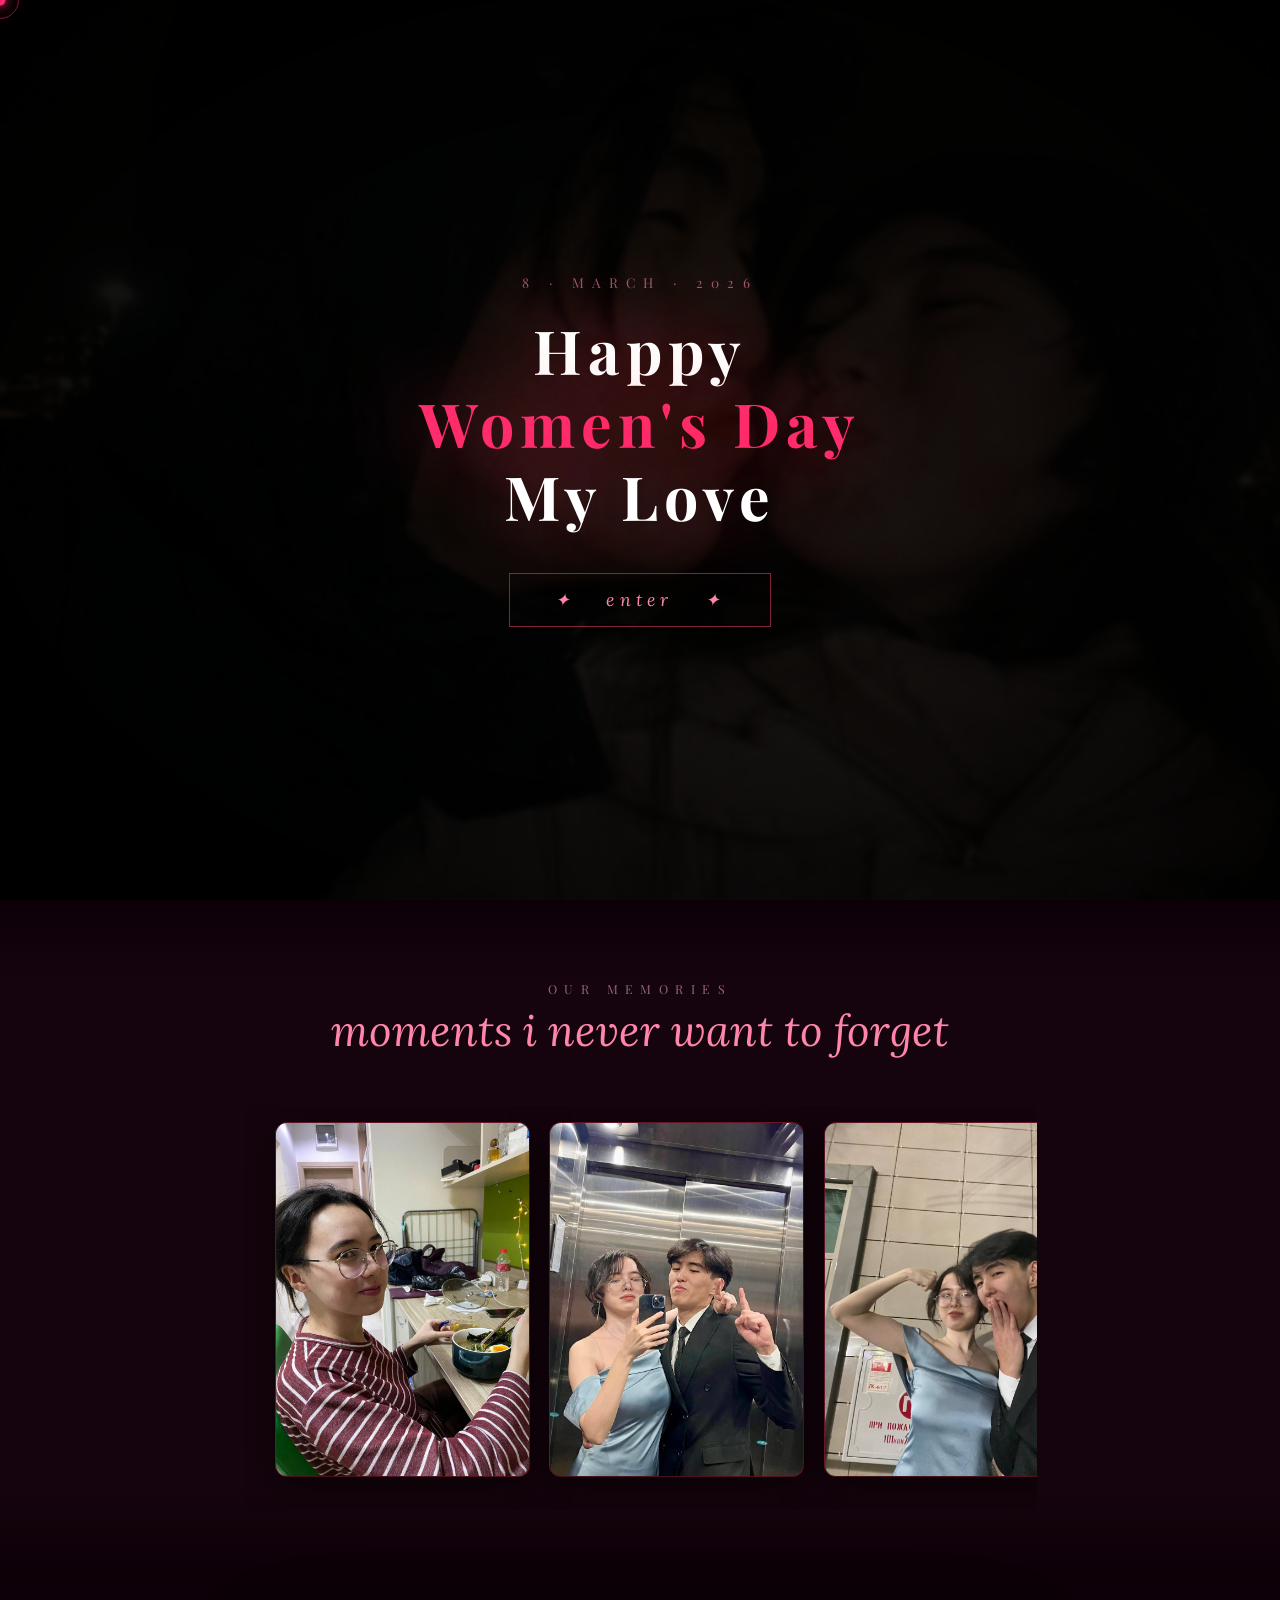
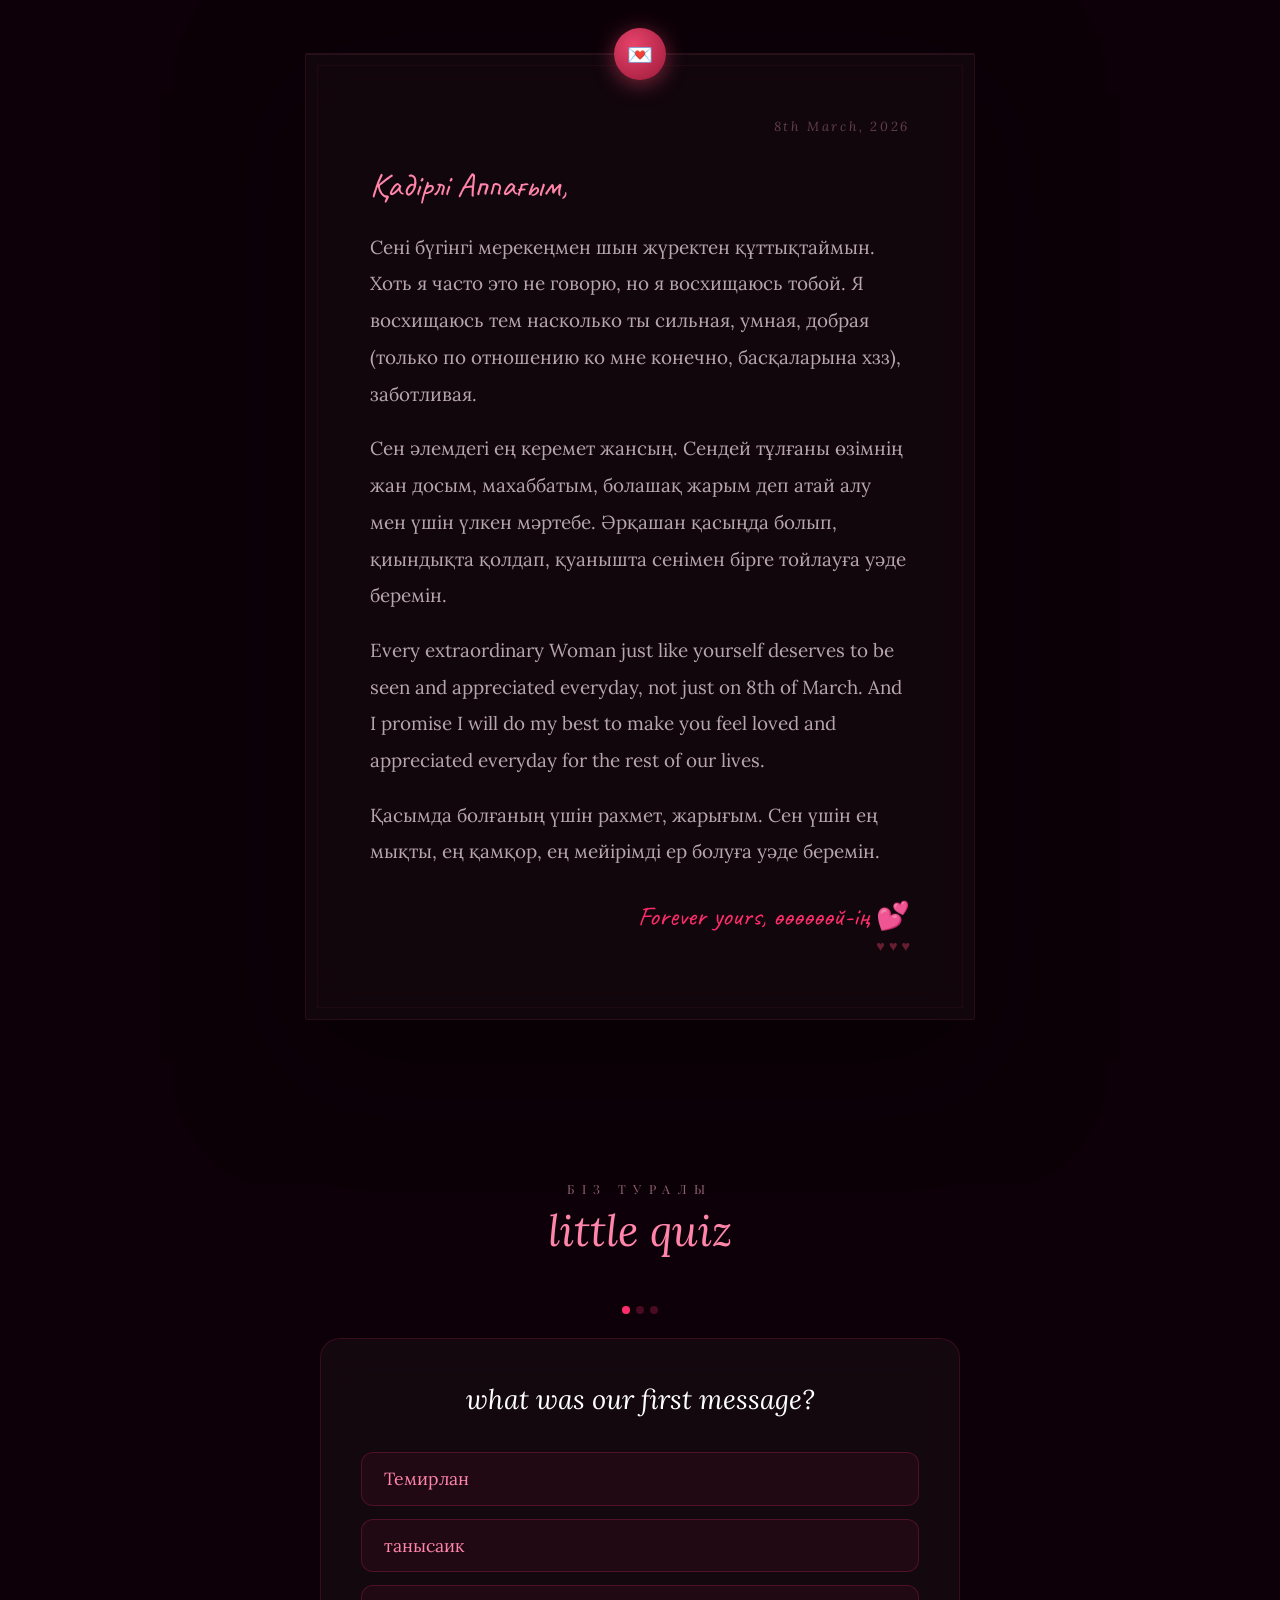
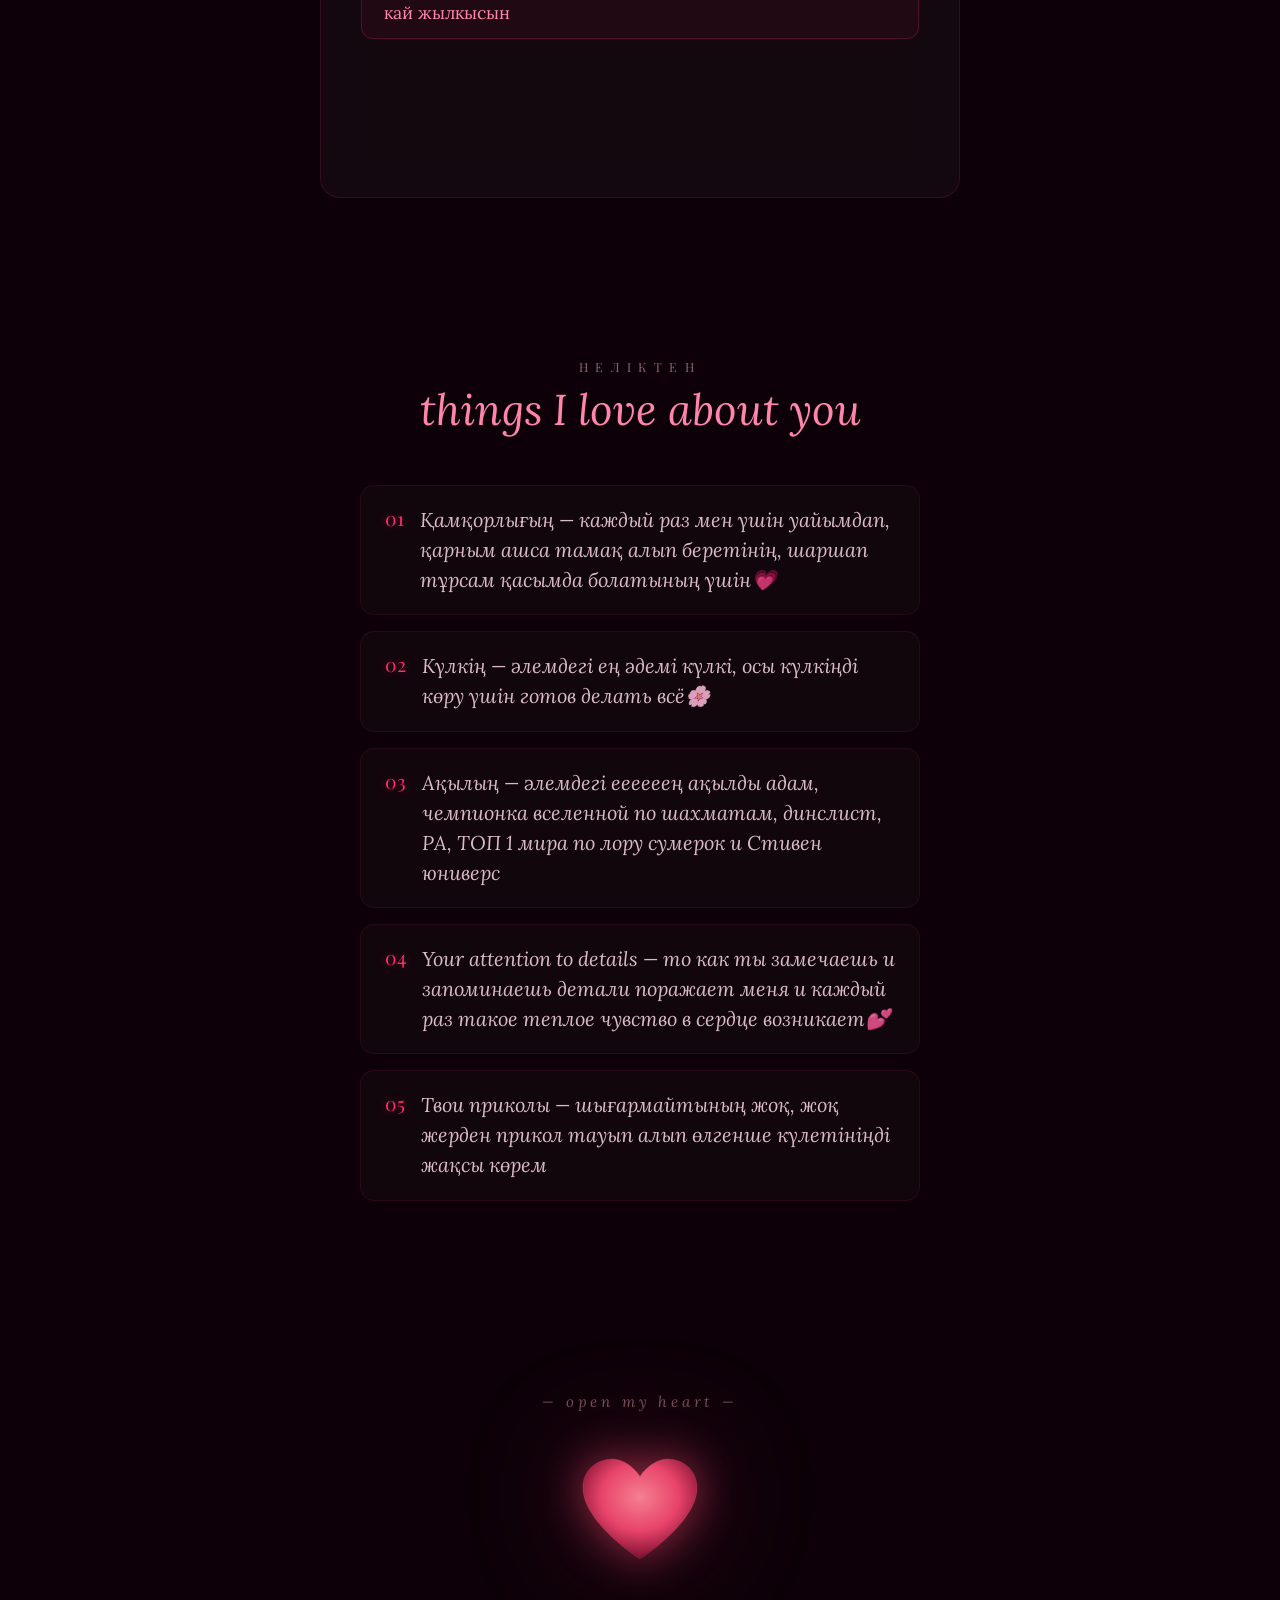
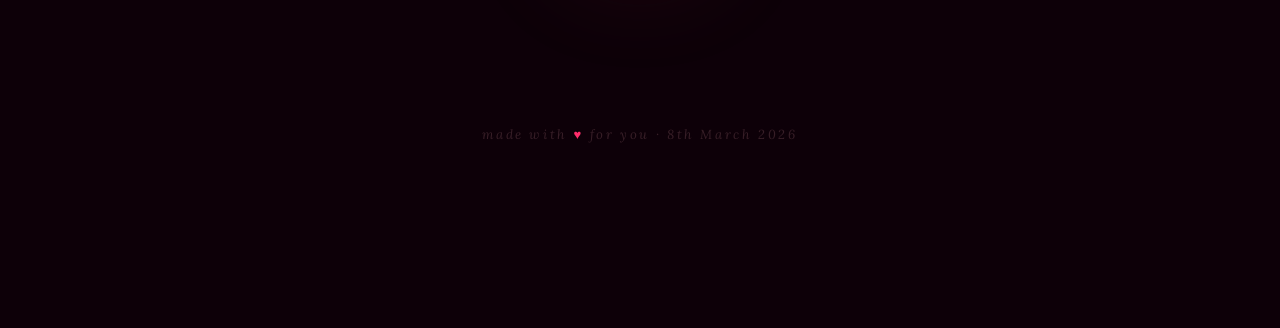
==== index.html @ 07f0aed3 "Update index.html" ====
<!DOCTYPE html>
<html lang="en">
<head>
<meta charset="UTF-8">
<meta name="viewport" content="width=device-width, initial-scale=1.0">
<title>Мерекең құтты болсын, Махаббатым💕</title>
<link href="https://fonts.googleapis.com/css2?family=Playfair+Display:ital,wght@0,400;0,600;0,700;1,400;1,600&family=Lora:ital,wght@0,300;0,400;0,500;1,300;1,400;1,500&family=Caveat:wght@400;600;700&display=swap" rel="stylesheet">
<style>
* { margin:0; padding:0; box-sizing:border-box; }
:root {
  --rose:  #ff2d6b;
  --blush: #ff85aa;
  --deep:  #c0134a;
  --dark:  #0d0008;
  --mid:   #1e0512;
  --gold:  #ffb3cc;
  --neon:  #ff4d8f;
  --glow:  rgba(255,45,107,.75);
}
html { scroll-behavior:smooth; }
body {
  background:var(--dark);
  font-family:'Lora',serif;
  overflow-x:hidden;
  cursor:none;
}

/* ══ LOADER ══ */
#loader {
  position:fixed;inset:0;z-index:2000;
  background:var(--dark);
  display:flex;flex-direction:column;align-items:center;justify-content:center;
  gap:2rem;
}
#loader .l-name {
  font-family:'Playfair Display',serif;
  font-size:clamp(2.5rem,8vw,6rem);
  color:#fff;
  letter-spacing:.25em;
  text-shadow:0 0 40px var(--rose),0 0 80px rgba(255,45,107,.4);
  display:flex;gap:.08em;
}
#loader .l-name .lc {
  opacity:0;transform:translateY(30px) scale(.8);
  display:inline-block;
  transition:opacity .5s ease,transform .5s cubic-bezier(.22,1,.36,1);
}
#loader .l-name .lc.show { opacity:1;transform:translateY(0) scale(1); }
#loader .l-bar {
  width:200px;height:2px;
  background:rgba(255,45,107,.15);
  border-radius:2px;overflow:hidden;
}
#loader .l-fill {
  height:100%;width:0%;
  background:linear-gradient(90deg,var(--rose),var(--blush));
  transition:width .05s linear;
  box-shadow:0 0 10px var(--rose);
}
#loader .l-sub {
  font-family:'Caveat',cursive;
  color:rgba(255,133,170,.5);font-size:1rem;letter-spacing:.2em;
  opacity:0;transition:opacity .6s ease;
}
#loader.done { animation:loaderOut .8s ease forwards; }
@keyframes loaderOut { to{opacity:0;pointer-events:none;} }

/* ══ SHOOTING STARS ══ */
.star {
  position:fixed;pointer-events:none;z-index:2;
  width:2px;height:2px;border-radius:50%;
  background:#fff;opacity:0;
}
.star::after {
  content:'';position:absolute;top:0;right:0;
  width:120px;height:1px;
  background:linear-gradient(to left,rgba(255,255,255,0),rgba(255,200,220,.9));
  transform-origin:right center;
}
@keyframes shoot {
  0%   {opacity:0;transform:translate(0,0);}
  5%   {opacity:1;}
  100% {opacity:0;transform:translate(-600px,350px);}
}

/* ══ PAGE TRANSITION ══ */
#page-transition {
  position:fixed;inset:0;z-index:800;pointer-events:none;
  background:var(--dark);
  clip-path:inset(0 100% 0 0);
  transition:clip-path .6s cubic-bezier(.77,0,.18,1);
}
#page-transition.slide-in  { clip-path:inset(0 0% 0 0); pointer-events:all; }
#page-transition.slide-out { clip-path:inset(0 0 0 100%);transition:clip-path .5s cubic-bezier(.77,0,.18,1) .05s; }

/* ══ QUIZ ══ */
#quiz-section { position:relative;z-index:2;padding:5rem 2rem; }
.quiz-wrap { max-width:640px;margin:0 auto; }
.quiz-card {
  display:none;
  background:rgba(255,255,255,.03);
  border:1px solid rgba(255,45,107,.15);
  border-radius:20px;padding:2.5rem;
  backdrop-filter:blur(20px);
  animation:fadeSlideUp .5s ease;
}
.quiz-card.active { display:block; }
@keyframes fadeSlideUp{from{opacity:0;transform:translateY(20px)}to{opacity:1;transform:translateY(0)}}
.quiz-q {
  font-family:'Lora',serif;font-style:italic;
  color:#fff;font-size:clamp(1.2rem,3vw,1.7rem);
  line-height:1.5;margin-bottom:2rem;
  text-align:center;
}
.quiz-opts { display:flex;flex-direction:column;gap:.8rem; }
.quiz-opt {
  padding:.9rem 1.4rem;
  background:rgba(255,45,107,.06);
  border:1px solid rgba(255,45,107,.2);
  border-radius:12px;cursor:pointer;
  font-family:'Lora',serif;
  font-size:1.1rem;color:var(--blush);
  text-align:left;transition:background .3s,border-color .3s,transform .2s;
}
.quiz-opt:hover { background:rgba(255,45,107,.14);border-color:var(--rose);transform:translateX(4px); }
.quiz-opt.correct { background:rgba(60,220,120,.15);border-color:#3ddc84;color:#3ddc84; }
.quiz-opt.wrong   { background:rgba(255,60,60,.12);border-color:#ff4444;color:#ff6666; }
.quiz-opt.disabled { pointer-events:none; }
.quiz-feedback {
  margin-top:1.5rem;text-align:center;
  font-family:'Caveat',cursive;
  font-size:1.3rem;color:var(--blush);
  opacity:0;transition:opacity .4s;min-height:2rem;
}
.quiz-feedback.show { opacity:1; }
.quiz-next {
  display:block;margin:1.5rem auto 0;
  padding:.7rem 2rem;
  background:linear-gradient(135deg,var(--rose),var(--deep));
  border:none;border-radius:50px;color:#fff;
  font-family:'Playfair Display',serif;font-size:.75rem;letter-spacing:.25em;
  cursor:pointer;opacity:0;pointer-events:none;transition:opacity .4s,transform .3s;
  box-shadow:0 4px 20px rgba(255,45,107,.4);
}
.quiz-next.show { opacity:1;pointer-events:all; }
.quiz-next:hover { transform:translateY(-2px); }
.quiz-score {
  display:none;text-align:center;padding:2rem;
  animation:fadeSlideUp .5s ease;
}
.quiz-score.active { display:block; }
.quiz-score .score-num {
  font-family:'Playfair Display',serif;
  font-size:clamp(3rem,8vw,5rem);
  background:linear-gradient(135deg,var(--blush),var(--rose));
  -webkit-background-clip:text;-webkit-text-fill-color:transparent;background-clip:text;
  filter:drop-shadow(0 0 20px rgba(255,45,107,.5));
}
.quiz-score .score-msg {
  font-family:'Caveat',cursive;color:var(--blush);
  font-size:1.4rem;margin-top:.5rem;
}
.quiz-progress {
  display:flex;gap:6px;justify-content:center;margin-bottom:1.5rem;
}
.qpip { width:8px;height:8px;border-radius:50%;background:rgba(255,45,107,.25);transition:background .3s; }
.qpip.done { background:var(--rose); }

/* ══ REASONS ══ */
#reasons-section { position:relative;z-index:2;padding:5rem 2rem; }
.reasons-list { max-width:560px;margin:0 auto;display:flex;flex-direction:column;gap:1rem; }
.reason-item {
  display:flex;align-items:flex-start;gap:1rem;
  padding:1.2rem 1.5rem;
  background:rgba(255,255,255,.025);
  border:1px solid rgba(255,45,107,.1);
  border-radius:14px;
  opacity:0;transform:translateX(-30px);
  transition:opacity .6s ease,transform .6s cubic-bezier(.22,1,.36,1),border-color .3s,background .3s;
  cursor:pointer;
}
.reason-item.visible { opacity:1;transform:translateX(0); }
.reason-item:hover { border-color:rgba(255,45,107,.4);background:rgba(255,45,107,.06); }
.reason-num {
  font-family:'Playfair Display',serif;color:var(--rose);
  font-size:1.2rem;flex-shrink:0;
  text-shadow:0 0 10px rgba(255,45,107,.4);
}
.reason-text {
  font-family:'Lora',serif;font-style:italic;
  color:rgba(255,220,230,.85);font-size:clamp(1rem,2.5vw,1.25rem);
  line-height:1.5;
}

/* ══ MAP ══ */
#map-section { position:relative;z-index:2;padding:5rem 2rem; }
.map-wrap {
  max-width:700px;margin:0 auto;
  background:rgba(255,255,255,.02);
  border:1px solid rgba(255,45,107,.12);
  border-radius:20px;padding:2rem;
  backdrop-filter:blur(20px);
}
.map-frame {
  width:100%;height:340px;border-radius:12px;overflow:hidden;
  border:1px solid rgba(255,45,107,.2);
  position:relative;
  background:linear-gradient(135deg,#0d0818,#1a0530);
}
.map-frame iframe {
  width:100%;height:100%;border:none;
  filter:hue-rotate(300deg) saturate(0.6) brightness(0.7);
}
.map-pins { margin-top:1.5rem;display:flex;flex-wrap:wrap;gap:.8rem;justify-content:center; }
.map-pin {
  display:flex;align-items:center;gap:.5rem;
  padding:.5rem 1rem;
  background:rgba(255,45,107,.08);
  border:1px solid rgba(255,45,107,.2);
  border-radius:50px;
  font-family:'Lora',serif;font-style:italic;
  color:var(--blush);font-size:.95rem;
  transition:background .3s,transform .3s;
  cursor:default;
}
.map-pin:hover { background:rgba(255,45,107,.18);transform:translateY(-2px); }
.map-pin .pin-dot { width:8px;height:8px;border-radius:50%;background:var(--rose);box-shadow:0 0 8px var(--rose);flex-shrink:0; }

/* ══ SECRET PAGE ══ */
#secret-star {
  position:fixed;bottom:4rem;left:1.5rem;z-index:50;
  width:28px;height:28px;
  font-size:1rem;
  display:flex;align-items:center;justify-content:center;
  cursor:pointer;opacity:.15;
  transition:opacity .3s,transform .3s;
  animation:secretPulse 4s ease-in-out infinite;
  user-select:none;
}
#secret-star:hover { opacity:.6;transform:scale(1.4) rotate(30deg); }
@keyframes secretPulse {
  0%,100%{opacity:.1;transform:scale(1);}
  50%{opacity:.22;transform:scale(1.1);}
}
#secret-page {
  display:none;position:fixed;inset:0;z-index:1500;
  background:radial-gradient(ellipse at center,#1a0525 0%,#0a0010 100%);
  align-items:center;justify-content:center;flex-direction:column;
  padding:2rem;
}
#secret-page.on { display:flex; }
.sp-close {
  position:absolute;top:1.5rem;right:1.5rem;
  background:none;border:none;color:rgba(255,133,170,.4);
  font-size:2rem;cursor:pointer;transition:color .2s;
}
.sp-close:hover { color:var(--rose); }
.sp-photo {
  width:clamp(220px,55vw,380px);
  aspect-ratio:1;border-radius:16px;overflow:hidden;
  border:2px solid rgba(255,45,107,.3);
  box-shadow:0 0 60px rgba(255,45,107,.25),0 20px 60px rgba(0,0,0,.7);
  background:linear-gradient(135deg,#2a0515,#5a1030);
  display:flex;align-items:center;justify-content:center;
  margin-bottom:2.5rem;
  flex-direction:column;gap:.8rem;
  color:rgba(255,133,170,.3);font-size:3rem;
}
.sp-photo img { width:100%;height:100%;object-fit:cover;display:block; }
/* ✏️ To add photo: replace the div content with <img src="photos/secret.jpg"> */
.sp-msg {
  font-family:'Playfair Display',serif;
  font-size:clamp(1rem,3vw,1.5rem);
  color:#fff;text-align:center;line-height:1.7;
  text-shadow:0 0 30px rgba(255,45,107,.5);
  max-width:480px;
  animation:spMsgIn 1s cubic-bezier(.22,1,.36,1) .3s both;
}
@keyframes spMsgIn{from{opacity:0;transform:translateY(20px)}to{opacity:1;transform:translateY(0)}}
.sp-sub {
  font-family:'Caveat',cursive;
  color:rgba(255,133,170,.6);font-size:1rem;
  margin-top:1rem;letter-spacing:.1em;
  animation:spMsgIn 1s ease .7s both;
}
/* Secret star click counter hint */
#secret-star .scount { display:none; }

/* ══ CURSOR ══ */
#cur  { position:fixed;width:11px;height:11px;background:var(--rose);border-radius:50%;pointer-events:none;z-index:9999;transform:translate(-50%,-50%);mix-blend-mode:screen;transition:width .3s,height .3s;box-shadow:0 0 12px var(--rose),0 0 24px rgba(255,45,107,.4); }
#curl { position:fixed;width:38px;height:38px;border:1px solid rgba(255,45,107,.5);border-radius:50%;pointer-events:none;z-index:9998;transform:translate(-50%,-50%);transition:left .14s ease,top .14s ease; }

/* ══ INTRO ══ */
#intro {
  position:fixed;inset:0;z-index:1000;background:#000;
  display:flex;flex-direction:column;align-items:center;justify-content:center;overflow:hidden;
}
#intro-photo {
  position:absolute;inset:0;
  background-image:url('photos/cover.jpg');
  background-size:cover;background-position:center;
}
#intro-photo.zoom { animation:izoom 4s ease-in-out forwards; }
@keyframes izoom {
  from{transform:scale(1);filter:brightness(.45);}
  to  {transform:scale(1.14);filter:brightness(.12) blur(2px);}
}
#intro-ov { position:absolute;inset:0;background:radial-gradient(ellipse at center,rgba(0,0,0,0) 15%,rgba(0,0,0,.75) 100%); }
#intro-ph {
  position:absolute;inset:0;display:flex;align-items:center;justify-content:center;
  flex-direction:column;gap:.8rem;
  color:rgba(247,168,184,.2);font-style:italic;font-size:.85rem;letter-spacing:.3em;
}
#intro-ph .ic { font-size:3.5rem;opacity:.15; }

#intro-box {
  position:relative;z-index:2;text-align:center;padding:2rem;
  opacity:0;transform:translateY(22px);transition:opacity .9s,transform .9s;
}
#intro-box.show { opacity:1;transform:translateY(0); }
.i-label {
  font-family:'Playfair Display',serif;color:var(--blush);
  font-size:clamp(.65rem,1.8vw,.85rem);letter-spacing:.6em;
  text-transform:uppercase;opacity:.6;margin-bottom:1.4rem;
}
.i-title {
  font-family:'Playfair Display',serif;
  font-size:clamp(1.6rem,5.5vw,3.8rem);
  color:#fff;letter-spacing:.1em;line-height:1.2;
  text-shadow:0 0 80px rgba(232,67,106,.8);margin-bottom:2.5rem;
}
.i-title em { color:var(--rose);font-style:normal; }
#enter-btn {
  padding:.9rem 2.8rem;background:transparent;
  border:1px solid rgba(232,67,106,.55);color:var(--blush);
  font-family:'Lora',serif;font-style:italic;
  font-size:1.1rem;letter-spacing:.3em;cursor:pointer;
  overflow:hidden;position:relative;transition:color .4s,border-color .4s;
}
#enter-btn::after {
  content:'';position:absolute;inset:0;
  background:linear-gradient(90deg,transparent,rgba(232,67,106,.18),transparent);
  transform:translateX(-100%);transition:transform .6s;
}
#enter-btn:hover::after{transform:translateX(100%);}
#enter-btn:hover{color:#fff;border-color:var(--rose);}
#intro.out { animation:iout 1.4s ease forwards; }
@keyframes iout { to{opacity:0;pointer-events:none;} }

/* ══ YT PLAYER ══ */
#ytp { position:fixed;width:1px;height:1px;opacity:0;pointer-events:none; }

/* ══ MUSIC BTN ══ */
#mbtn {
  position:fixed;bottom:1.5rem;right:1.5rem;z-index:500;
  width:44px;height:44px;border-radius:50%;
  background:rgba(232,67,106,.12);border:1px solid rgba(232,67,106,.35);
  color:var(--blush);font-size:1.2rem;cursor:pointer;
  display:flex;align-items:center;justify-content:center;
  backdrop-filter:blur(10px);transition:background .3s,transform .3s;
}
#mbtn:hover{background:rgba(232,67,106,.28);transform:scale(1.1);}
#mbtn.on .mn{animation:mspin 3s linear infinite;}
@keyframes mspin{to{transform:rotate(360deg);}}

/* ══ PETALS ══ */
.petal {
  position:fixed;pointer-events:none;z-index:3;
  opacity:0;will-change:transform;
  animation:pfall linear infinite;
}
@keyframes pfall {
  0%  {opacity:0;transform:translateY(-5vh) rotate(0deg) translateX(0);}
  6%  {opacity:.9;}
  94% {opacity:.5;}
  100%{opacity:0;transform:translateY(108vh) rotate(520deg) translateX(70px);}
}

/* ══ POLAROIDS — scattered along page sides ══ */
#polaroids {
  position:absolute;
  top:0;left:0;right:0;
  height:100%;
  pointer-events:none;
  z-index:4;
  overflow:visible;
}
#pol-left, #pol-right {
  display:contents; /* dissolve wrappers — children position freely */
}
.polaroid {
  position:absolute;
  width:200px;
  background:#fffaf8;
  padding:10px 10px 30px 10px;
  box-shadow:0 4px 18px rgba(0,0,0,.5), 0 1px 4px rgba(0,0,0,.3);
  pointer-events:none;
  opacity:0;
  transition:opacity 1.3s ease;
  /* tilt set inline per card */
}
.polaroid.show { opacity:1; }
.polaroid .pimg {
  width:100%;height:200px;
  background:linear-gradient(135deg,#3a0818,#7a1535);
  display:flex;align-items:center;justify-content:center;
  overflow:hidden;flex-direction:column;gap:.2rem;
  color:rgba(255,133,170,.2);font-size:1.4rem;
}
.polaroid .pimg img { width:100%;height:100%;object-fit:cover;display:block; }
.polaroid .pimg span { font-size:.8rem;letter-spacing:.1em;color:rgba(255,133,170,.18);font-family:'Lora',serif; }
.polaroid .pcap {
  text-align:center;margin-top:5px;
  font-family:'Caveat',cursive;
  font-size:1.05rem;color:#a05070;letter-spacing:.02em;
  white-space:nowrap;overflow:hidden;text-overflow:ellipsis;
}
/* tiny pin in corner */
.polaroid::after {
  content:'';
  position:absolute;top:4px;left:50%;transform:translateX(-50%);
  width:6px;height:6px;border-radius:50%;
  background:var(--rose);
  box-shadow:0 0 5px var(--rose);
  opacity:.7;
}
/* ══ STICKERS ══ */
#stickers {
  display:block;
  position:absolute;
  top:0;left:0;right:0;height:100%;
  pointer-events:none;
  z-index:4;
  overflow:visible;
}
.sticker {
  display:block;
  position:absolute;
  width:150px;
  opacity:0;
  transition:opacity 1.4s ease;
  filter:drop-shadow(0 4px 12px rgba(0,0,0,.4));
}
.sticker img { width:100%;height:auto;display:block; }
.sticker.show { opacity:1; }
/* ══ SPARKLE DETAILS ══ */
.sparkle {
  position:fixed;pointer-events:none;z-index:3;
  font-size:.9rem;opacity:0;
  animation:sparkleAnim ease-in-out infinite;
}
@keyframes sparkleAnim {
  0%,100%{opacity:0;transform:scale(0) rotate(0deg);}
  20%,80%{opacity:.7;transform:scale(1) rotate(180deg);}
  50%{opacity:.5;transform:scale(1.2) rotate(360deg);}
}

/* Film frame PNG overlay */
.frame-overlay {
  position:absolute;inset:0;z-index:15;pointer-events:none;
  background-image:url('photos/frame.png');
  background-size:cover;background-position:center;
  background-repeat:no-repeat;
}

/* ══ KODAK ULTRAMAX SLIDESHOW ══ */
#ss {
  background: #1a1208;
  display:none;position:fixed;inset:0;z-index:1000;
  flex-direction:column;align-items:center;justify-content:center;
}
#ss.on { display:flex; }

/* Kodak warm vignette overlay */
#ss .kodak-vign {
  position:absolute;inset:0;z-index:8;pointer-events:none;
  background:
    radial-gradient(ellipse at center, transparent 50%, rgba(20,10,0,.75) 100%),
    linear-gradient(to bottom, rgba(20,10,0,.3) 0%, transparent 15%, transparent 85%, rgba(20,10,0,.3) 100%);
}

/* Grain — Ultramax-style, warm, heavy */
#ss .kodak-grain {
  position:absolute;inset:0;z-index:9;pointer-events:none;
  opacity:.55;mix-blend-mode:soft-light;
  animation:kgrainShift .08s steps(1) infinite;
  background-image:url("data:image/svg+xml,%3Csvg xmlns='http://www.w3.org/2000/svg' width='300' height='300'%3E%3Cfilter id='g'%3E%3CfeTurbulence type='fractalNoise' baseFrequency='0.85' numOctaves='4' stitchTiles='stitch'/%3E%3CfeColorMatrix type='saturate' values='0'/%3E%3C/filter%3E%3Crect width='300' height='300' filter='url(%23g)' opacity='1'/%3E%3C/svg%3E");
  background-size:300px 300px;
}
@keyframes kgrainShift {
  0%  { background-position: 0 0; }
  20% { background-position: -40px 15px; }
  40% { background-position: 20px -25px; }
  60% { background-position: -15px 35px; }
  80% { background-position: 30px -10px; }
}

/* Light leak top-left — Ultramax signature */
#ss .light-leak {
  position:absolute;inset:0;z-index:7;pointer-events:none;
  background:
    radial-gradient(ellipse 40% 30% at 0% 0%, rgba(255,160,60,.12) 0%, transparent 70%),
    radial-gradient(ellipse 20% 60% at 100% 50%, rgba(255,80,120,.06) 0%, transparent 70%);
}

/* Color grade — warm orange/red push, slight fade */
#ss .color-grade {
  position:absolute;inset:0;z-index:6;pointer-events:none;
  background:linear-gradient(135deg,
    rgba(255,120,40,.06) 0%,
    rgba(255,60,80,.04) 50%,
    rgba(40,10,20,.08) 100%);
  mix-blend-mode:color;
}

/* Slide image — Kodak color treatment */
.sl {
  display:none;width:100%;height:100%;
  align-items:center;justify-content:center;position:relative;
}
.sl.act { display:flex; animation:kodakFlash .35s ease; }
@keyframes kodakFlash {
  0%  { opacity:0; filter:brightness(1.6) saturate(.5); }
  30% { opacity:1; filter:brightness(1.15) saturate(.85); }
  100%{ opacity:1; filter:brightness(1) saturate(1); }
}
.sl img, .sl video {
  max-width:100%;max-height:100%;object-fit:contain;display:block;
  /* Kodak Ultramax look: warm, slightly faded, punchy */
  filter: contrast(.92) saturate(1.25) brightness(1.05) sepia(.08);
}
.sl .slph {
  width:100%;height:100%;
  display:flex;flex-direction:column;align-items:center;justify-content:center;
  background:linear-gradient(135deg,#1a1008,#2a1810);
  color:rgba(255,180,120,.25);font-style:italic;font-size:1.1rem;gap:.8rem;
  font-family:'Lora',serif;
}
.sl .slph .cam { font-size:4rem;opacity:.3; }

/* Top bar */
.stb {
  position:absolute;top:0;left:0;right:0;
  padding:1.2rem 1.6rem;
  display:flex;align-items:center;justify-content:space-between;
  background:linear-gradient(to bottom,rgba(10,6,0,.85),transparent);
  z-index:20;
}

/* Kodak DX code counter — that orange film stamp look */
.sctr {
  font-family:'Courier New',monospace;
  color:rgba(255,165,60,.8);font-size:.72rem;
  letter-spacing:.25em;
  text-shadow:0 0 8px rgba(255,130,30,.5);
}

/* "KODAK 400 ULTRAMAX" label */
.sttl {
  font-family:'Courier New',monospace;
  color:rgba(255,165,60,.55);font-size:.65rem;letter-spacing:.2em;
  text-transform:uppercase;
}

/* Exposure data bottom — like metadata burned on film */
.sbot {
  position:absolute;bottom:0;left:0;right:0;
  padding:1.2rem 1.6rem;
  background:linear-gradient(to top,rgba(10,6,0,.85),transparent);
  z-index:20;display:flex;flex-direction:column;align-items:center;gap:.6rem;
}
.scap {
  font-family:'Courier New',monospace;
  color:rgba(255,165,60,.55);font-size:.65rem;letter-spacing:.2em;
}

/* Dots */
.sdots { display:flex;gap:5px;justify-content:center; }
.dot {
  width:16px;height:3px;border-radius:2px;
  background:rgba(255,165,60,.25);
  transition:background .3s,width .3s;
  cursor:pointer;
}
.dot.act { background:rgba(255,165,60,.85);width:24px; }

/* Nav arrows */
.snv {
  position:absolute;top:50%;transform:translateY(-50%);
  background:rgba(255,140,40,.08);
  border:1px solid rgba(255,140,40,.2);
  color:rgba(255,165,60,.7);
  width:48px;height:48px;border-radius:50%;
  font-size:1.4rem;cursor:pointer;
  display:flex;align-items:center;justify-content:center;
  z-index:20;transition:background .3s,color .3s;
}
.snv:hover { background:rgba(255,140,40,.2);color:rgba(255,200,100,1); }
.snv.p { left:1.5rem; }
.snv.n { right:1.5rem; }

/* Close */
.scls {
  background:none;border:none;
  color:rgba(255,165,60,.5);font-size:1.8rem;
  cursor:pointer;transition:color .2s;line-height:1;
}
.scls:hover { color:rgba(255,200,100,.9); }

/* Film edge DX markings (decorative) */
#ss .dx-top, #ss .dx-bot {
  position:absolute;left:0;right:0;height:22px;
  z-index:19;pointer-events:none;
  display:flex;align-items:center;padding:0 8px;gap:0;
  overflow:hidden;
}
#ss .dx-top { top:0; background:rgba(10,6,0,.6); }
#ss .dx-bot { bottom:0; background:rgba(10,6,0,.6); }
.dx-mark {
  height:10px;
  flex-shrink:0;
  background:rgba(255,150,40,.18);
  border-right:1px solid rgba(255,150,40,.08);
}

/* ══ MAIN ══ */
#site{opacity:0;transition:opacity 1.6s;position:relative;}
#site.on{opacity:1;}

/* BG GRID */
#bg {
  position:fixed;inset:0;display:grid;
  grid-template-columns:repeat(4,1fr);
  grid-template-rows:repeat(3,1fr);
  gap:3px;z-index:0;
  opacity:.14;filter:saturate(.45) brightness(.55);
}
.bgc {
  overflow:hidden;
  background:linear-gradient(135deg,#200810,#5a1025);
  display:flex;align-items:center;justify-content:center;
  color:rgba(247,168,184,.1);font-size:1.8rem;
}
.bgc:nth-child(odd){background:linear-gradient(135deg,#190510,#48101e);}
.bgc img{width:100%;height:100%;object-fit:cover;animation:bgd 9s ease-in-out infinite alternate;}
.bgc:nth-child(3n) img{animation-delay:-3s;}
.bgc:nth-child(4n) img{animation-delay:-6s;}
@keyframes bgd{from{transform:scale(1.04);}to{transform:scale(1.12) translate(1.5%,1.5%);}}
#vign {
  position:fixed;inset:0;z-index:1;pointer-events:none;
  background:radial-gradient(ellipse at 50% 40%,transparent 18%,rgba(13,0,8,.9) 78%);
}

/* ══ HERO ══ */
#hero {
  position:relative;z-index:2;min-height:100vh;
  display:flex;flex-direction:column;
  align-items:center;justify-content:center;
  padding:2rem;text-align:center;
  overflow:hidden;
}
#pol-left, #pol-right { display:contents; }
.eyebrow {
  font-family:'Playfair Display',serif;color:var(--blush);
  font-size:clamp(.6rem,1.8vw,.85rem);letter-spacing:.6em;
  opacity:0;animation:rise 1s ease forwards .3s;margin-bottom:1.4rem;
}
.htitle {
  font-family:'Playfair Display',serif;
  font-size:clamp(2.5rem,7.5vw,7rem);
  line-height:1.05;color:#fff;
  text-shadow:0 0 40px var(--rose),0 0 80px rgba(255,45,107,.4), 0 2px 0 rgba(255,180,200,.2);
  margin-bottom:1rem;
}
.htitle .w {
  display:inline-block;opacity:0;
  transform:translateY(50px) rotateX(35deg);
  animation:win .9s cubic-bezier(.22,1,.36,1) forwards;
}
.htitle .w:nth-child(1){animation-delay:.5s;}
.htitle .w:nth-child(2){animation-delay:.9s;color:var(--rose);}
.htitle .w:nth-child(3){animation-delay:1.3s;}
.htitle .br{display:block;}
.htitle .w:nth-child(4){animation-delay:1.7s;color:var(--blush);}
.htitle .w:nth-child(5){animation-delay:2.1s;}
@keyframes win{to{opacity:1;transform:translateY(0) rotateX(0);}}
.tcur {
  display:inline-block;width:3px;height:.8em;
  background:var(--rose);margin-left:4px;vertical-align:middle;
  opacity:0;animation:blink 1s step-end infinite,fadein .1s ease forwards 2.7s;
}
@keyframes blink{0%,100%{opacity:1}50%{opacity:0}}
.hsub {
  font-family:'Caveat',cursive;
  font-size:clamp(1.3rem,3.5vw,2.4rem);
  color:var(--blush);opacity:0;
  animation:rise 1s ease forwards 3s;
  text-shadow:0 0 28px rgba(247,168,184,.4);
  margin-bottom:3rem;
}
/* Days */
#dctr {opacity:0;animation:rise 1s ease forwards 3.6s;text-align:center;}
#dnum {
  font-family:'Playfair Display',serif;
  font-size:clamp(2.8rem,6.5vw,5.5rem);
  background:linear-gradient(135deg,#ffb3cc,#ff2d6b,#ff85aa);
  -webkit-background-clip:text;-webkit-text-fill-color:transparent;background-clip:text;
  line-height:1;
  filter:drop-shadow(0 0 20px rgba(255,45,107,.6));
}
.dlabel {
  font-family:'Lora',serif;font-style:italic;
  color:rgba(247,168,184,.5);font-size:clamp(.75rem,1.8vw,.95rem);
  letter-spacing:.4em;text-transform:uppercase;margin-top:.3rem;
}
.scue {
  position:absolute;bottom:2.5rem;left:50%;transform:translateX(-50%);
  opacity:0;animation:rise 1s ease forwards 4.6s;
  display:flex;flex-direction:column;align-items:center;gap:6px;
  color:rgba(247,168,184,.35);font-style:italic;font-size:.78rem;letter-spacing:.25em;
}
.chev {
  width:16px;height:16px;
  border-right:1px solid rgba(247,168,184,.35);border-bottom:1px solid rgba(247,168,184,.35);
  transform:rotate(45deg);animation:ch 2s ease-in-out infinite;
}
@keyframes ch{0%,100%{transform:rotate(45deg) translate(0,0)}50%{transform:rotate(45deg) translate(3px,3px)}}

/* ══ GALLERY ══ */
#gallery {
  position:relative;z-index:2;padding:5rem 0 4rem;
  background:linear-gradient(to bottom,transparent,rgba(22,4,14,.96) 12%,rgba(22,4,14,.96) 88%,transparent);
}
.slabel {
  text-align:center;font-family:'Playfair Display',serif;color:var(--gold);
  font-size:clamp(.6rem,1.4vw,.78rem);letter-spacing:.6em;
  text-transform:uppercase;margin-bottom:.4rem;opacity:.55;
}
.stitle {
  text-align:center;font-family:'Lora',serif;
  font-style:italic;font-weight:300;color:var(--blush);
  font-size:clamp(1.5rem,3.8vw,2.7rem);margin-bottom:3rem;
}
.gallery-inner {
  max-width:62%;margin:0 auto;
}
.track {
  display:flex;gap:1.2rem;overflow-x:auto;padding:1rem 2rem 2rem;
  scroll-snap-type:x mandatory;scrollbar-width:none;
}
.track::-webkit-scrollbar{display:none;}
.pc {
  flex:0 0 255px;height:355px;border-radius:12px;overflow:hidden;
  position:relative;scroll-snap-align:center;cursor:pointer;
  border:1px solid rgba(232,67,106,.12);
  background:linear-gradient(135deg,#280810,#581022);
  box-shadow:0 10px 40px rgba(0,0,0,.6);
  transition:transform .4s cubic-bezier(.22,1,.36,1),box-shadow .4s;
}
.pc:hover{transform:scale(1.05) translateY(-8px) rotate(-.4deg);box-shadow:0 22px 55px rgba(255,45,107,.35), 0 0 30px rgba(255,45,107,.15);}
.pc img{width:100%;height:100%;object-fit:cover;transition:transform .6s;}
.pc:hover img{transform:scale(1.07);}
.pc .pph{position:absolute;inset:0;display:flex;flex-direction:column;align-items:center;justify-content:center;gap:.4rem;color:rgba(247,168,184,.2);font-size:2.2rem;}
.pc .pph span{font-size:.75rem;letter-spacing:.2em;}
.pc .pov{position:absolute;inset:0;background:linear-gradient(to top,rgba(0,0,0,.5) 0%,transparent 50%);opacity:0;transition:opacity .3s;}
.pc:hover .pov{opacity:1;}

/* ══ LETTER ══ */
#letter {position:relative;z-index:2;padding:5rem 2rem;display:flex;justify-content:center;}
.lwrap {
  max-width:670px;width:100%;
  background:rgba(255,240,243,.025);
  border:1px solid rgba(232,67,106,.1);
  border-radius:2px;padding:clamp(2rem,5vw,4rem);
  position:relative;backdrop-filter:blur(20px);
  box-shadow:0 40px 120px rgba(0,0,0,.5),inset 0 1px 0 rgba(247,168,184,.08);
}
.lwrap::before{content:'';position:absolute;top:11px;left:11px;right:11px;bottom:11px;border:1px solid rgba(232,67,106,.05);pointer-events:none;}
.lseal {
  position:absolute;top:-26px;left:50%;transform:translateX(-50%);
  width:52px;height:52px;border-radius:50%;
  background:radial-gradient(circle at 38% 33%,#e8436a,#9b1a3a);
  display:flex;align-items:center;justify-content:center;font-size:1.3rem;
  box-shadow:0 4px 20px rgba(232,67,106,.5);
}
.ldate{font-style:italic;color:rgba(247,168,184,.35);font-size:.82rem;letter-spacing:.2em;text-align:right;margin-bottom:1.8rem;}
.lsal{font-family:'Caveat',cursive;font-size:clamp(1.4rem,3.2vw,2.1rem);color:var(--blush);margin-bottom:1.4rem;}
.lbody{font-size:clamp(.98rem,2.1vw,1.18rem);line-height:1.95;color:rgba(255,235,240,.7);margin-bottom:1.8rem;}
.lbody p{margin-bottom:1.1rem;}
.lsig{font-family:'Caveat',cursive;font-size:clamp(1.2rem,2.8vw,1.7rem);color:var(--rose);text-align:right;}
.lhrt{text-align:right;color:rgba(232,67,106,.4);margin-top:.25rem;font-size:.9rem;}

/* ══ SURPRISES ══ */
#surprises{position:relative;z-index:2;padding:5rem 2rem;text-align:center;}
.sgrid{display:grid;grid-template-columns:repeat(auto-fit,minmax(175px,1fr));gap:1.4rem;max-width:700px;margin:0 auto;}
.si {
  background:rgba(255,255,255,.025);border:1px solid rgba(232,67,106,.13);
  border-radius:16px;padding:1.8rem 1rem;cursor:pointer;
  position:relative;overflow:hidden;
  transition:transform .35s,border-color .35s,background .35s;
}
.si:hover{transform:translateY(-7px);border-color:rgba(232,67,106,.38);background:rgba(232,67,106,.055);}
.si.rev{border-color:var(--rose);background:rgba(232,67,106,.09);}
.sico{font-size:2.4rem;margin-bottom:.7rem;display:block;}
.slb{font-style:italic;color:var(--blush);font-size:.87rem;letter-spacing:.1em;}
.shid {
  position:absolute;inset:0;
  background:linear-gradient(135deg,rgba(140,20,50,.96),rgba(20,4,14,.97));
  display:flex;align-items:center;justify-content:center;padding:1rem;
  opacity:0;transform:scale(.88);transition:opacity .4s,transform .4s;border-radius:16px;
}
.si.rev .shid{opacity:1;transform:scale(1);}
.shid p{font-family:'Caveat',cursive;color:var(--blush);font-size:.98rem;line-height:1.55;text-align:center;}

/* ══ HEART SECTION ══ */
#heartsec{position:relative;z-index:2;min-height:45vh;display:flex;flex-direction:column;align-items:center;justify-content:center;padding:4rem 2rem;}
.hhint{font-style:italic;color:rgba(247,168,184,.45);font-size:.95rem;letter-spacing:.25em;margin-bottom:2.5rem;}
#hbtn {
  background:none;border:none;cursor:pointer;
  filter:drop-shadow(0 0 22px rgba(232,67,106,.6)) drop-shadow(0 0 55px rgba(232,67,106,.25));
  animation:hb 2.2s ease-in-out infinite;transition:filter .3s;
}
#hbtn:hover{filter:drop-shadow(0 0 38px rgba(232,67,106,.9)) drop-shadow(0 0 75px rgba(232,67,106,.4));}
#hbtn svg{width:130px;height:120px;}
@keyframes hb{0%,100%{transform:scale(1);filter:drop-shadow(0 0 22px var(--rose)) drop-shadow(0 0 50px rgba(255,45,107,.4));}14%{transform:scale(1.13);filter:drop-shadow(0 0 40px var(--rose)) drop-shadow(0 0 80px rgba(255,45,107,.7));}28%{transform:scale(1);filter:drop-shadow(0 0 22px var(--rose));}42%{transform:scale(1.08);filter:drop-shadow(0 0 32px var(--rose));}70%{transform:scale(1);}}

/* ══ HEART MODAL ══ */
#hmodal{display:none;position:fixed;inset:0;z-index:900;align-items:center;justify-content:center;}
#hmodal.on{display:flex;}
.mbg{position:absolute;inset:0;background:rgba(7,0,5,.92);backdrop-filter:blur(18px);animation:fadein .5s ease;}
.mcbtn{position:absolute;top:1.4rem;right:1.4rem;z-index:10;background:none;border:none;color:rgba(247,168,184,.45);font-size:2rem;cursor:pointer;transition:color .2s;}
.mcbtn:hover{color:var(--rose);}

/* The card wrapper — perspective for 3D flip */
.bhw{
  position:relative;z-index:2;
  width:clamp(300px,80vw,480px);
  height:clamp(340px,85vw,540px);
  perspective:1200px;
  display:flex;align-items:center;justify-content:center;
}

/* Two halves of the heart-shaped card */
.hh{
  position:absolute;top:0;
  width:50%;height:100%;
  overflow:hidden;
  transition:transform 1.4s cubic-bezier(.22,1,.36,1);
  backface-visibility:hidden;
}
.hhl{left:0;transform-origin:left center;z-index:2;}
.hhr{right:0;transform-origin:right center;z-index:2;}

/* Heart SVG fills each half */
.hhl svg{position:absolute;left:0;top:0;width:200%;height:100%;}
.hhr svg{position:absolute;right:0;top:0;width:200%;height:100%;}

/* Closed state — halves together */
.hhl{transform:rotateY(0deg);}
.hhr{transform:rotateY(0deg);}

/* Open state — swing outward like a book */
#hmodal.on .hhl{transform:rotateY(-145deg);}
#hmodal.on .hhr{transform:rotateY(145deg);}

/* The letter — revealed on the heart's inner face */
.min{
  position:relative;z-index:3;
  width:clamp(260px,72vw,420px);
  background:radial-gradient(ellipse at 50% 30%, #f5607a 0%, #c0134a 60%, #8a0030 100%);
  clip-path: url(#heartClip);
  display:flex;flex-direction:column;align-items:center;justify-content:center;
  padding:4.5rem 3.8rem 5.5rem;
  text-align:center;
  opacity:0;transform:scale(.75);
  transition:opacity 1s ease 1.2s, transform 1s cubic-bezier(.34,1.4,.64,1) 1.2s;
  box-shadow:0 0 60px rgba(255,45,107,.5), 0 0 120px rgba(255,45,107,.2);
  min-height:clamp(300px,75vw,480px);
}
#hmodal.on .min{opacity:1;transform:scale(1);}

/* SVG clip definition — hidden */
.heart-clip-def{position:absolute;width:0;height:0;overflow:hidden;}

.msal{
  font-family:'Caveat',cursive;
  font-size:clamp(1rem,2.8vw,1.4rem);
  color:#fff;
  margin-bottom:.6rem;
  text-shadow:0 2px 12px rgba(0,0,0,.4);
  font-weight:600;
}
.mtxt{
  font-family:'Caveat',cursive;
  font-style:normal;
  color:rgba(255,240,245,.95);
  font-size:clamp(.85rem,2.1vw,1.05rem);
  line-height:1.65;
  margin-bottom:1rem;
  text-shadow:0 1px 8px rgba(0,0,0,.35);
}
.mcta{
  display:inline-block;padding:.5rem 1.3rem;
  background:rgba(255,255,255,.18);
  border:1px solid rgba(255,255,255,.45);
  color:#fff;
  font-family:'Playfair Display',serif;font-size:.65rem;letter-spacing:.25em;
  border-radius:50px;cursor:pointer;
  backdrop-filter:blur(4px);
  transition:background .3s,transform .3s;
}
.mcta:hover{background:rgba(255,255,255,.3);transform:translateY(-2px);}

/* ══ SLIDESHOW ══ */
/* slideshow rules above */
.sl{display:none;width:100%;height:100%;align-items:center;justify-content:center;position:relative;}
.sl.act{display:flex;animation:sr .65s ease;}
@keyframes sr{from{opacity:0;transform:scale(.97)}to{opacity:1;transform:scale(1)}}
.sl img,.sl video{max-width:100%;max-height:100%;object-fit:contain;}
.slph{width:100%;height:100%;display:flex;flex-direction:column;align-items:center;justify-content:center;background:linear-gradient(135deg,#180510,#461020);color:rgba(247,168,184,.28);font-style:italic;font-size:1.1rem;gap:.8rem;}
.slph .cam{font-size:5rem;}
.stb{position:absolute;top:0;left:0;right:0;padding:1.4rem 2rem;display:flex;align-items:center;justify-content:space-between;background:linear-gradient(to bottom,rgba(0,0,0,.7),transparent);z-index:10;}
.sctr{font-family:'Playfair Display',serif;color:rgba(255,255,255,.45);font-size:.72rem;letter-spacing:.3em;}
.sttl{font-family:'Caveat',cursive;color:rgba(255,255,255,.55);font-size:.95rem;}
.scls{background:none;border:none;color:rgba(255,255,255,.45);font-size:2rem;cursor:pointer;transition:color .2s;}
.scls:hover{color:var(--rose);}
.snv{position:absolute;top:50%;transform:translateY(-50%);background:rgba(255,255,255,.07);border:1px solid rgba(255,255,255,.13);color:#fff;width:50px;height:50px;border-radius:50%;font-size:1.4rem;cursor:pointer;display:flex;align-items:center;justify-content:center;z-index:10;transition:background .3s;}
.snv:hover{background:rgba(232,67,106,.38);}
.snv.p{left:1.5rem;}.snv.n{right:1.5rem;}
.sbot{position:absolute;bottom:0;left:0;right:0;padding:1.8rem;text-align:center;background:linear-gradient(to top,rgba(0,0,0,.7),transparent);z-index:10;}
.scap{font-family:'Caveat',cursive;color:rgba(255,255,255,.55);font-size:1.05rem;}
.sdots{display:flex;gap:6px;justify-content:center;margin-top:.7rem;}
.dot{width:5px;height:5px;border-radius:50%;background:rgba(255,255,255,.22);transition:background .3s,transform .3s;cursor:pointer;}
.dot.act{background:var(--rose);transform:scale(1.45);}

/* ══ FOOTER ══ */
footer{position:relative;z-index:2;text-align:center;padding:2.5rem 2rem;color:rgba(247,168,184,.18);font-style:italic;font-size:.82rem;letter-spacing:.2em;}
footer b{color:var(--rose);font-weight:normal;}

/* ══ UTILS ══ */
@keyframes rise{from{opacity:0;transform:translateY(16px)}to{opacity:1;transform:translateY(0)}}
@keyframes fadein{from{opacity:0}to{opacity:1}}
.rev{opacity:0;transform:translateY(28px);transition:opacity .95s ease,transform .95s ease;}
.rev.in{opacity:1;transform:translateY(0);}

@media(max-width:600px){
  #bg{grid-template-columns:repeat(2,1fr);}
  .bhw{width:288px;height:268px;}
  .snv{width:40px;height:40px;font-size:1.1rem;}
  .sgrid{grid-template-columns:repeat(2,1fr);}
}
</style>
</head>
<body>

<div id="cur"></div>
<div id="curl"></div>

<!-- ══ LOADER ══ -->
<div id="loader">
  <div class="l-name" id="lname"></div>
  <div class="l-bar"><div class="l-fill" id="lfill"></div></div>
  <div class="l-sub" id="lsub">loading something special...</div>
</div>

<!-- ══ PAGE TRANSITION ══ -->
<div id="page-transition"></div>

<!-- ══ SECRET STAR (hidden) ══ -->
<div id="secret-star" onclick="secretClick()" title="">✦</div>

<!-- ══ SECRET PAGE ══ -->
<div id="secret-page">
  <button class="sp-close" onclick="closeSecret()">×</button>
  <div class="sp-photo">
    <img src="photos/secret.png" alt="">
  </div>
  <p class="sp-msg">Осы жерге басатыныңды білген едім, жарығым 💕</p>
  <p class="sp-sub">— сен менің барлығымсың</p>
</div>

<!-- ══ INTRO ══ -->
<div id="intro">
  <div id="intro-photo"></div>
  <div id="intro-ov"></div>
  <div id="intro-box">
    <p class="i-label">8 · March · 2026</p>
    <h1 class="i-title">Happy<br><em>Women's Day</em><br>My Love</h1>
    <button id="enter-btn" onclick="enter()">✦ &nbsp; enter &nbsp; ✦</button>
  </div>
</div>

<!-- YT -->
<div id="ytp"></div>

<!-- Music -->
<button id="mbtn" onclick="toggleMusic()" title="Music">
  <span class="mn">♪</span>
</button>

<!-- ══ MAIN ══ -->
<div id="site">
  <div id="bg">
    <div class="bgc"><img src="photos/bg1.jpg" alt=""></div><div class="bgc"><img src="photos/bg2.jpg" alt=""></div>
    <div class="bgc"><img src="photos/bg3.jpg" alt=""></div><div class="bgc"><img src="photos/bg4.jpg" alt=""></div>
    <div class="bgc"><img src="photos/bg5.jpg" alt=""></div><div class="bgc"><img src="photos/bg6.jpg" alt=""></div>
    <div class="bgc"><img src="photos/bg7.jpg" alt=""></div><div class="bgc"><img src="photos/bg8.jpg" alt=""></div>
    <div class="bgc"><img src="photos/bg9.jpg" alt=""></div><div class="bgc"><img src="photos/bg10.jpg" alt=""></div>
    <div class="bgc"><img src="photos/bg11.jpg" alt=""></div><div class="bgc"><img src="photos/bg12.jpg" alt=""></div>
  </div>
  <div id="vign"></div>

  <!-- POLAROIDS — scattered along page sides -->
  <div id="polaroids">
    <div id="pol-left"></div>
    <div id="pol-right"></div>
  </div>

  <!-- STICKERS — scattered below polaroids on both sides -->
  <div id="stickers"></div>

  <!-- HERO -->
  <section id="hero">
    <p class="eyebrow">8th March · Women's Day</p>
    <h1 class="htitle">
      <span class="w">Happy</span>&nbsp;
      <span class="w">8th</span>&nbsp;
      <span class="w">March</span>
      <span class="br"></span>
      <span class="w">My</span>&nbsp;
      <span class="w">Love</span><span class="tcur"></span>
    </h1>
    <p class="hsub">for you, always 🌹</p>
    <div id="dctr">
      <div id="dnum">—</div>
      <div class="dlabel">days together &amp; counting</div>
    </div>
    </div>
  </section>

  <!-- GALLERY -->
  <section id="gallery" class="rev">
    <div class="gallery-inner">
    <p class="slabel">our memories</p>
    <h2 class="stitle">moments i never want to forget</h2>
    <div class="track" id="track">
      <div class="pc" onclick="openSS(0)"><img src="photos/gallery1.jpg" alt=""><div class="pov"></div></div>
      <div class="pc" onclick="openSS(1)"><img src="photos/gallery2.jpg" alt=""><div class="pov"></div></div>
      <div class="pc" onclick="openSS(2)"><img src="photos/gallery3.jpg" alt=""><div class="pov"></div></div>
      <div class="pc" onclick="openSS(3)"><img src="photos/gallery4.jpg" alt=""><div class="pov"></div></div>
      <div class="pc" onclick="openSS(4)"><img src="photos/gallery5.jpg" alt=""><div class="pov"></div></div>
      <div class="pc" onclick="openSS(5)"><img src="photos/gallery6.jpg" alt=""><div class="pov"></div></div>
      <div class="pc" onclick="openSS(6)"><img src="photos/gallery7.jpg" alt=""><div class="pov"></div></div>
      <div class="pc" onclick="openSS(7)"><img src="photos/gallery8.jpg" alt=""><div class="pov"></div></div>
    </div>
    </div>
  </section>

  <!-- LETTER -->
  <section id="letter" class="rev">
    <div class="lwrap">
      <div class="lseal">💌</div>
      <p class="ldate">8th March, 2026</p>
      <p class="lsal">Қадірлі Аппағым,</p>
      <div class="lbody">
        <!-- ✏️ REPLACE WITH YOUR OWN WORDS -->
        <p>Сені бүгінгі мерекеңмен шын жүректен құттықтаймын. Хоть я часто это не говорю, но я восхищаюсь тобой. Я восхищаюсь тем насколько ты сильная, умная, добрая (только по отношению ко мне конечно, басқаларына хзз), заботливая.</p>
        <p>Сен әлемдегі ең керемет жансың. Сендей тұлғаны өзімнің жан досым, махаббатым, болашақ жарым деп атай алу мен үшін үлкен мәртебе. Әрқашан қасыңда болып, қиындықта қолдап, қуанышта сенімен бірге тойлауға уәде беремін. </p>
        <p>Every extraordinary Woman just like yourself deserves to be seen and appreciated everyday, not just on 8th of March. And I promise I will do my best to make you feel loved and appreciated everyday for the rest of our lives.</p>
        <p>Қасымда болғаның үшін рахмет, жарығым. Сен үшін ең мықты, ең қамқор, ең мейірімді ер болуға уәде беремін. </p>
      </div>
      <p class="lsig">Forever yours, өөөөөөй-ің 💕</p>
      <p class="lhrt">♥ ♥ ♥</p>
    </div>
  </section>

  <!-- ══ QUIZ ══ -->
  <section id="quiz-section" class="rev">
    <p class="slabel">біз туралы</p>
    <h2 class="stitle">little quiz</h2>
    <div class="quiz-wrap">
      <div class="quiz-progress" id="quizProgress"></div>

      <!-- Q1 -->
      <div class="quiz-card active" data-q="0">
        <p class="quiz-q">what was our first message?</p>
        <div class="quiz-opts">
          <button class="quiz-opt" data-ans="0" data-correct="1">Темирлан</button>
          <button class="quiz-opt" data-ans="1">танысаик</button>
          <button class="quiz-opt" data-ans="2">кай жылкысын</button>
        </div>
        <div class="quiz-feedback"></div>
        <button class="quiz-next" onclick="nextQ()">следующий →</button>
      </div>

      <!-- Q2 -->
      <div class="quiz-card" data-q="1">
        <p class="quiz-q">what do I love to do the most?</p>
        <div class="quiz-opts">
          <button class="quiz-opt" data-ans="0" data-correct="1">Parody of you</button>
          <button class="quiz-opt" data-ans="1" data-correct="1">Getting beauty procedures from you</button>
          <button class="quiz-opt" data-ans="2" data-correct="1">Kisses from you</button>
        </div>
        <div class="quiz-feedback"></div>
        <button class="quiz-next" onclick="nextQ()">келесі →</button>
      </div>

      <!-- Q3 -->
      <div class="quiz-card" data-q="2">
        <p class="quiz-q">what do I call u the most?</p>
        <div class="quiz-opts">
          <button class="quiz-opt" data-ans="0" data-correct="1">махаббатым</button>
          <button class="quiz-opt" data-ans="1" data-correct="1">аппағым</button>
          <button class="quiz-opt" data-ans="2" data-correct="1">жаным</button>
          <button class="quiz-opt" data-ans="3" data-correct="1">сұлуым</button>
          <button class="quiz-opt" data-ans="4" data-correct="1">балапан</button>
        </div>
        <div class="quiz-feedback"></div>
        <button class="quiz-next" onclick="nextQ()">келесі →</button>
      </div>

      <!-- Score -->
      <div class="quiz-score" id="quizScore">
        <div class="score-num" id="scoreNum">3/3</div>
        <div class="score-msg" id="scoreMsg">Менің жарығым 💕</div>
      </div>
    </div>
  </section>

  <!-- ══ REASONS ══ -->
  <section id="reasons-section" class="rev">
    <p class="slabel">неліктен</p>
    <h2 class="stitle">things I love about you</h2>
    <div class="reasons-list" id="reasonsList">
      <div class="reason-item"><span class="reason-num">01</span><span class="reason-text">Қамқорлығың — каждый раз мен үшін уайымдап, қарным ашса тамақ алып беретінің, шаршап тұрсам қасымда болатының үшін💗</span></div>
      <div class="reason-item"><span class="reason-num">02</span><span class="reason-text">Күлкің — әлемдегі ең әдемі күлкі, осы күлкіңді көру үшін готов делать всё🌸</span></div>
      <div class="reason-item"><span class="reason-num">03</span><span class="reason-text">Ақылың — әлемдегі еееееең ақылды адам, чемпионка вселенной по шахматам, динслист, РА, ТОП 1 мира по лору сумерок и Стивен юниверс</span></div>
      <div class="reason-item"><span class="reason-num">04</span><span class="reason-text">Your attention to details — то как ты замечаешь и запоминаешь детали поражает меня и каждый раз такое теплое чувство в сердце возникает💕</span></div>
      <div class="reason-item"><span class="reason-num">05</span><span class="reason-text">Твои приколы — шығармайтының жоқ, жоқ жерден прикол тауып алып өлгенше күлетініңді жақсы көрем</span></div>
    </div>
  </section>

  <!-- HEART -->
  <section id="heartsec" class="rev">
    <p class="hhint">— open my heart —</p>
    <button id="hbtn" onclick="openH()">
      <svg viewBox="0 0 100 90" xmlns="http://www.w3.org/2000/svg">
        <path d="M50 82C50 82 6 54 6 27 6 13.5 17 5 28.5 5 36.5 5 44.5 10 50 18.5 55.5 10 63.5 5 71.5 5 83 5 94 13.5 94 27 94 54 50 82 50 82Z"
          fill="url(#hg)" stroke="rgba(255,255,255,.1)" stroke-width=".5"/>
        <defs>
          <radialGradient id="hg" cx="50%" cy="38%" r="62%">
            <stop offset="0%" stop-color="#f48090"/>
            <stop offset="55%" stop-color="#e8436a"/>
            <stop offset="100%" stop-color="#7a0f2e"/>
          </radialGradient>
        </defs>
      </svg>
    </button>
  </section>

  <footer>made with <b>♥</b> for you · 8th March 2026</footer>
</div>

<!-- HEART MODAL -->
<svg class="heart-clip-def" xmlns="http://www.w3.org/2000/svg">
  <defs>
    <clipPath id="heartClip" clipPathUnits="objectBoundingBox">
      <path d="M0.5,0.9 C0.5,0.9 0.05,0.58 0.05,0.28 C0.05,0.13 0.16,0.05 0.29,0.05 C0.38,0.05 0.46,0.1 0.5,0.19 C0.54,0.1 0.62,0.05 0.71,0.05 C0.84,0.05 0.95,0.13 0.95,0.28 C0.95,0.58 0.5,0.9 0.5,0.9Z"/>
    </clipPath>
  </defs>
</svg>
<div id="hmodal">
  <div class="mbg" onclick="closeH()"></div>
  <button class="mcbtn" onclick="closeH()">×</button>
  <div class="bhw">
    <!-- Left half of heart shell (closes over the letter) -->
    <div class="hh hhl">
      <svg viewBox="0 0 480 450" xmlns="http://www.w3.org/2000/svg" preserveAspectRatio="xMaxYMid meet">
        <path d="M240 410C240 410 24 264 24 128 24 60 74 20 132 20 172 20 208 44 240 86 272 44 308 20 348 20 406 20 456 60 456 128 456 264 240 410Z" fill="url(#mh1)"/>
        <defs><radialGradient id="mh1" cx="50%" cy="35%" r="65%"><stop offset="0%" stop-color="#f48090"/><stop offset="50%" stop-color="#e8436a"/><stop offset="100%" stop-color="#6a0a28"/></radialGradient></defs>
      </svg>
    </div>
    <!-- Right half of heart shell -->
    <div class="hh hhr">
      <svg viewBox="0 0 480 450" xmlns="http://www.w3.org/2000/svg" preserveAspectRatio="xMinYMid meet">
        <path d="M240 410C240 410 24 264 24 128 24 60 74 20 132 20 172 20 208 44 240 86 272 44 308 20 348 20 406 20 456 60 456 128 456 264 240 410Z" fill="url(#mh2)"/>
        <defs><radialGradient id="mh2" cx="50%" cy="35%" r="65%"><stop offset="0%" stop-color="#f48090"/><stop offset="50%" stop-color="#e8436a"/><stop offset="100%" stop-color="#6a0a28"/></radialGradient></defs>
      </svg>
    </div>
    <!-- Letter revealed on heart surface -->
    <div class="min">
      <p class="msal">My love,</p>
      <p class="mtxt">
        Қасымда сен барда осы әлемдегі әр күнімді өмірдің берген сыйы ретінде көремін. Арамызда не болса да, қаншама арақашықтық болса да мен сені әрқашан сүйетін боламын. Мерекеңмен, аппағым💕
      </p>
      <button class="mcta" onclick="closeH();openSS(0);">♥ &nbsp; Our Story</button>
    </div>
  </div>
</div>

<!-- SLIDESHOW — Kodak 400 Ultramax -->
<div id="ss">
  <!-- Film frame PNG — sits on top of every photo -->
  <div class="frame-overlay"></div>
  <!-- Overlays -->
  <div class="kodak-vign"></div>
  <div class="kodak-grain"></div>
  <div class="light-leak"></div>
  <div class="color-grade"></div>
  <div class="stb">
    <button class="scls" onclick="closeSS()">×</button>
  </div>

  <div class="sl act"><img src="photos/slide1.jpg" alt=""></div>
  <div class="sl"><img src="photos/slide2.jpg" alt=""></div>
  <div class="sl"><img src="photos/slide3.jpg" alt=""></div>
  <div class="sl"><img src="photos/slide4.jpg" alt=""></div>
  <div class="sl"><img src="photos/slide5.jpg" alt=""></div>
  <div class="sl"><img src="photos/slide6.jpg" alt=""></div>
  <div class="sl"><img src="photos/slide7.jpg" alt=""></div>
  <div class="sl"><img src="photos/slide8.jpg" alt=""></div>
  <div class="sl"><img src="photos/slide9.jpg" alt=""></div>
  <div class="sl"><img src="photos/slide10.jpg" alt=""></div>
  <div class="sl"><img src="photos/slide11.jpg" alt=""></div>
  <div class="sl"><img src="photos/slide12.jpg" alt=""></div>
  <div class="sl"><img src="photos/slide13.jpg" alt=""></div>
  <div class="sl"><img src="photos/slide14.jpg" alt=""></div>
  <div class="sl"><img src="photos/slide15.jpg" alt=""></div>
  <div class="sl"><img src="photos/slide16.jpg" alt=""></div>
  <div class="sl"><img src="photos/slide17.jpg" alt=""></div>
  <div class="sl"><img src="photos/slide18.jpg" alt=""></div>
  <div class="sl"><img src="photos/slide19.jpg" alt=""></div>
  <div class="sl"><img src="photos/slide20.jpg" alt=""></div>

  <button class="snv p" onclick="chSl(-1)">‹</button>
  <button class="snv n" onclick="chSl(1)">›</button>

  <div class="sbot">
    <div class="sdots" id="sdots"></div>
  </div>
</div>

<script>
/* ── CURSOR ── */
const cur=document.getElementById('cur'),curl=document.getElementById('curl');
let mx=0,my=0,lx=0,ly=0;
document.addEventListener('mousemove',e=>{mx=e.clientX;my=e.clientY;cur.style.left=mx+'px';cur.style.top=my+'px';});
(function loop(){lx+=(mx-lx)*.12;ly+=(my-ly)*.12;curl.style.left=lx+'px';curl.style.top=ly+'px';requestAnimationFrame(loop);})();
document.querySelectorAll('button,a,.pc,.si').forEach(el=>{
  el.addEventListener('mouseenter',()=>{cur.style.width='20px';cur.style.height='20px';});
  el.addEventListener('mouseleave',()=>{cur.style.width='11px';cur.style.height='11px';});
});

/* ── PETALS ── */
const pe=['🌸','🌹','💕','🌺','✨','💗','🍃','🌷'];
for(let i=0;i<32;i++){
  const p=document.createElement('div');p.className='petal';
  p.textContent=pe[Math.floor(Math.random()*pe.length)];
  p.style.cssText=`left:${Math.random()*100}%;animation-duration:${7+Math.random()*10}s;animation-delay:${Math.random()*-22}s;font-size:${.7+Math.random()*1.1}rem;`;
  document.body.appendChild(p);
}

/* ── DAYS COUNTER ── */
// ✏️ Change this to your real start date: new Date(YEAR, MONTH-1, DAY)
const startDate=new Date(2025,7,26); // Aug 26 2025
function calcDays(){
  const d=Math.floor((new Date()-startDate)/864e5);
  const el=document.getElementById('dnum');
  if(d<0){el.textContent='soon…';return;}
  let c=0;const step=Math.max(1,Math.floor(d/55));
  const t=setInterval(()=>{c=Math.min(c+step,d);el.textContent=c.toLocaleString();if(c>=d)clearInterval(t);},18);
}

/* ── YOUTUBE ── */
let ytp,ytOk=false,playing=false;
window.onYouTubeIframeAPIReady=function(){
  ytp=new YT.Player('ytp',{
    videoId:'vGJTaP6anOU',
    playerVars:{autoplay:0,controls:0,loop:1,playlist:'vGJTaP6anOU'},
    events:{onReady:()=>{ytOk=true;}}
  });
};
const ys=document.createElement('script');ys.src='https://www.youtube.com/iframe_api';document.head.appendChild(ys);
function startMusic(){if(ytOk){ytp.playVideo();playing=true;document.getElementById('mbtn').classList.add('on');}}
function toggleMusic(){
  if(!ytOk)return;
  if(playing){ytp.pauseVideo();playing=false;document.getElementById('mbtn').classList.remove('on');}
  else{ytp.playVideo();playing=true;document.getElementById('mbtn').classList.add('on');}
}

/* ── INTRO ── */
window.addEventListener('load',()=>{
  setTimeout(()=>{
    document.getElementById('intro-box').classList.add('show');
    document.getElementById('intro-photo').classList.add('zoom');
  },500);
});
function enter(){
  startMusic();
  document.getElementById('intro').classList.add('out');
  setTimeout(()=>{
    document.getElementById('intro').style.display='none';
    document.getElementById('site').classList.add('on');
    calcDays();
  },1350);
}

/* ── SCROLL REVEAL ── */
const obs=new IntersectionObserver(es=>{es.forEach(e=>{if(e.isIntersecting)e.target.classList.add('in');});},{threshold:.13});
document.querySelectorAll('.rev').forEach(el=>obs.observe(el));

/* ── HEART MODAL ── */
function openH(){document.getElementById('hmodal').classList.add('on');document.body.style.overflow='hidden';}
function closeH(){document.getElementById('hmodal').classList.remove('on');document.body.style.overflow='';}

/* ── SLIDESHOW ── */
let ci=0;
const sls=document.querySelectorAll('#ss .sl');
const dotsEl=document.getElementById('sdots');
sls.forEach((_,i)=>{const d=document.createElement('div');d.className='dot'+(i===0?' act':'');d.onclick=()=>goSl(i);dotsEl.appendChild(d);});
function openSS(i){ci=i||0;updSl();document.getElementById('ss').classList.add('on');document.body.style.overflow='hidden';}
function closeSS(){document.getElementById('ss').classList.remove('on');document.body.style.overflow='';}
function chSl(d){goSl((ci+d+sls.length)%sls.length);}
function goSl(i){ci=i;updSl();}
function updSl(){
  sls.forEach((s,i)=>s.classList.toggle('act',i===ci));
  document.querySelectorAll('.dot').forEach((d,i)=>d.classList.toggle('act',i===ci));
}
/* ── POLAROIDS — bedroom wall scatter ── */
(function(){
  const captions = ['сладкая💕','my love ','тәп тәттіі','cutieee 💗','утипути 🌸','зәніііі','ботақан','жаным сол💗'];

  // Hand-placed positions [left%, top%, rotation_deg]
  // Scattered naturally — avoid dead center (hero text lives there)
  // left/right edges, corners, some peeking in, slight overlaps
const placements = [
  [3,    '2vh',    -8],
  [4,   '55vh',     5],
  [3,  '115vh',    -4],
  [5,  '175vh',     7],
  [83,  '15vh',     6],
  [84,  '72vh',    -7],
  [83, '132vh',     4],
  [82, '190vh',   -10],
];

  const container = document.getElementById('polaroids');

  placements.forEach((pl, i) => {
    const el = document.createElement('div');
    el.className = 'polaroid';
    el.style.left   = pl[0] + '%';
    el.style.top    = pl[1];
    el.style.transform = `rotate(${pl[2]}deg)`;
    // slight variation in size — some bigger, some smaller
    const scale = 0.88 + Math.random() * 0.28;
    el.style.transform = `rotate(${pl[2]}deg) scale(${scale.toFixed(2)})`;
    el.style.transformOrigin = 'top center';
    el.innerHTML = `
      <div class="pimg"><img src="photos/pol${i+1}.jpg" alt=""></div>
      <div class="pcap">${captions[i]}</div>
    `;
    container.appendChild(el);
  });

  // Fade in staggered after enter
  const origEnter = window.enter;
  window.enter = function(){
    origEnter();
    setTimeout(()=>{
      document.querySelectorAll('.polaroid').forEach((el, i) => {
        setTimeout(() => el.classList.add('show'), i * 180);
      });
    }, 1800);
  };
})();


/* ── STICKERS ── */
(function(){
  // Add your sticker filenames here — put PNGs in photos/ folder
  const stickerFiles = [
    'sticker1.png','sticker2.png','sticker3.png',
    'sticker4.png','sticker5.png','sticker6.png',
    'sticker7.png','sticker8.png','sticker9.png',
    'sticker10.png','sticker11.png','sticker12.png'
  ];

  // Placed below polaroids (polaroids end ~190vh, stickers start ~210vh)
  // [left%, top, rotation]
  const stickerPlacements = [
    // left side
    [2,   '215vh',  12],
    [1,   '270vh',  -9],
    [3,   '330vh',   7],
    [0,   '390vh', -14],
    [2,   '450vh',   9],
    [1,   '510vh', -11],
    // right side
    [84,  '230vh',  -8],
    [85,  '285vh',  11],
    [83,  '345vh',  -6],
    [84,  '440vh',  13],
    [85,  '465vh',  -9],
    [83,  '525vh',   8],
  ];

  const container = document.getElementById('stickers');

  stickerPlacements.forEach((pl, i) => {
    const file = stickerFiles[i % stickerFiles.length];
    const el = document.createElement('div');
    el.className = 'sticker';
    el.style.left = pl[0] + '%';
    el.style.top  = pl[1];
    const baseScale = i === 9 ? 5 : (0.75 + Math.random() * 0.5);
    el.style.transform = `rotate(${pl[2]}deg) scale(${baseScale.toFixed(2)})`;
    el.style.transformOrigin = 'center center';
    el.innerHTML = `<img src="photos/${file}" alt="">`;
    container.appendChild(el);
  });

  // Fade in after enter, staggered
  const origEnter2 = window.enter;
  window.enter = function(){
    origEnter2();
    setTimeout(()=>{
      document.querySelectorAll('.sticker').forEach((el, i) => {
        setTimeout(() => el.classList.add('show'), 2200 + i * 200);
      });
    }, 1800);
  };
})();


/* ── SPARKLES ── */
(function(){
  const sparkles=['✦','✧','★','✶','✸','♦'];
  for(let i=0;i<18;i++){
    const s=document.createElement('div');
    s.className='sparkle';
    s.textContent=sparkles[Math.floor(Math.random()*sparkles.length)];
    s.style.cssText=`
      left:${Math.random()*100}%;
      top:${Math.random()*100}%;
      color:${['#ff2d6b','#ff85aa','#ffb3cc','#fff'][Math.floor(Math.random()*4)]};
      animation-duration:${2+Math.random()*4}s;
      animation-delay:${Math.random()*-8}s;
      font-size:${.6+Math.random()*.8}rem;
    `;
    document.body.appendChild(s);
  }
})();


/* ── KODAK DX EDGE MARKS ── */
(function(){
  ['dxTop','dxBot'].forEach(id=>{
    const c=document.getElementById(id);
    if(!c)return;
    const n=Math.ceil(window.innerWidth/28)+2;
    for(let i=0;i<n;i++){
      const m=document.createElement('div');
      m.className='dx-mark';
      // alternating widths like real DX code
      m.style.width=(i%3===0?22:i%3===1?14:18)+'px';
      c.appendChild(m);
    }
  });
})();


/* ── LOADER ── */
(function(){
  const name = 'Сұлуыма💗';
  const nameEl = document.getElementById('lname');
  const fill   = document.getElementById('lfill');
  const sub    = document.getElementById('lsub');
  const loader = document.getElementById('loader');

  // Build letter spans
  [...name].forEach(ch=>{
    const s=document.createElement('span');
    s.className='lc';
    s.textContent=ch;
    nameEl.appendChild(s);
  });

  let prog=0;
  const letters=[...nameEl.querySelectorAll('.lc')];
  const total=letters.length;

  // Reveal letters one by one
  letters.forEach((l,i)=>{
    setTimeout(()=>{
      l.classList.add('show');
      prog=Math.round(((i+1)/total)*80);
      fill.style.width=prog+'%';
    }, 300 + i*180);
  });

  // After letters done, finish bar and fade out
  const lastDelay = 300 + (total-1)*180 + 500;
  setTimeout(()=>{ sub.style.opacity='1'; }, lastDelay - 200);
  setTimeout(()=>{
    fill.style.width='100%';
    fill.style.transition='width .4s ease';
  }, lastDelay);
  setTimeout(()=>{
    loader.classList.add('done');
    setTimeout(()=>{ loader.style.display='none'; }, 800);
  }, lastDelay + 500);
})();

/* ── SHOOTING STARS ── */
(function(){
  function spawnStar(){
    const s=document.createElement('div');
    s.className='star';
    const startX=Math.random()*window.innerWidth;
    const startY=Math.random()*(window.innerHeight*0.6);
    s.style.cssText=`left:${startX}px;top:${startY}px;`;
    s.style.animation=`shoot ${1.2+Math.random()*.8}s ease-in forwards`;
    document.body.appendChild(s);
    setTimeout(()=>s.remove(), 2200);
  }
  setInterval(spawnStar, 2800);
  setTimeout(spawnStar, 1000);
  setTimeout(spawnStar, 1800);
})();

/* ── PAGE TRANSITIONS ── */
function pageTransition(cb){
  const pt=document.getElementById('page-transition');
  pt.classList.remove('slide-out');
  pt.classList.add('slide-in');
  setTimeout(()=>{
    if(cb) cb();
    pt.classList.add('slide-out');
    setTimeout(()=>{ pt.classList.remove('slide-in','slide-out'); },600);
  },620);
}

/* ── QUIZ ── */
let currentQ=0;
let score=0;
const totalQ=3;
const quizCards=document.querySelectorAll('.quiz-card');
const msgs=[
  'Ееее дұрыс! 🎉',
  'Ай тииигр 🐯',
  'Ай хорош ',
];
const wrongMsgs=[
  ':(',
  'еще чуть-чуть',
  'почти :(',

];
const scoreMessages=[
  'Ай хорооош, сұлуым ✨',
  'Ты молодец, моя сладкая ',
];

// isMulti: questions where all answers are correct (by data-q index)
const multiQs = new Set(['1','2']);

// Build progress pips
const qprog=document.getElementById('quizProgress');
for(let i=0;i<totalQ;i++){
  const d=document.createElement('div');d.className='qpip'+(i===0?' done':'');qprog.appendChild(d);
}

document.querySelectorAll('.quiz-opt').forEach(btn=>{
  btn.addEventListener('click',function(){
    const card=this.closest('.quiz-card');
    const allOpts=card.querySelectorAll('.quiz-opt');
    const feedback=card.querySelector('.quiz-feedback');
    const nextBtn=card.querySelector('.quiz-next');
    const isMulti=multiQs.has(card.dataset.q);

    allOpts.forEach(o=>o.classList.add('disabled'));

    if(isMulti){
      allOpts.forEach(o=>o.classList.add('correct'));
      score++;
      feedback.textContent=msgs[currentQ]||'Ай хорош 💕';
      feedback.classList.add('show');
    } else {
      const correct=this.dataset.correct==='1';
      if(correct){
        this.classList.add('correct');
        score++;
        feedback.textContent=msgs[currentQ]||'ЕЕЕЕЕЕЕЕ🎉';
        feedback.classList.add('show');
      } else {
        this.classList.add('wrong');
        allOpts.forEach(o=>{ if(o.dataset.correct==='1') o.classList.add('correct'); });
        feedback.textContent=wrongMsgs[currentQ]||':(';
        feedback.classList.add('show');
      }
    }
    nextBtn.classList.add('show');
  });
});

function nextQ(){
  currentQ++;
  quizCards.forEach(c=>c.classList.remove('active'));
  document.querySelectorAll('.qpip').forEach((p,i)=>{ if(i<currentQ) p.classList.add('done'); });

  if(currentQ>=totalQ){
    const sc=document.getElementById('quizScore');
    sc.classList.add('active');
    document.getElementById('scoreNum').textContent=score+'/3';
    const idx=Math.floor((score/totalQ)*(scoreMessages.length-1));
    document.getElementById('scoreMsg').textContent=scoreMessages[idx]||'Сұлуым 💕';
  } else {
    document.querySelectorAll('.quiz-card')[currentQ].classList.add('active');
  }
}

/* ── REASONS SCROLL REVEAL ── */
(function(){
  const items=document.querySelectorAll('.reason-item');
  const ro=new IntersectionObserver(entries=>{
    entries.forEach(e=>{
      if(e.isIntersecting){
        const i=[...items].indexOf(e.target);
        setTimeout(()=>e.target.classList.add('visible'), i*150);
        ro.unobserve(e.target);
      }
    });
  },{threshold:.2});
  items.forEach(el=>ro.observe(el));
})();

/* ── SECRET PAGE ── */
let secretClicks=0;
function secretClick(){
  secretClicks++;
  if(secretClicks>=1){
    document.getElementById('secret-page').classList.add('on');
    document.body.style.overflow='hidden';
    secretClicks=0;
  }
}
function closeSecret(){
  document.getElementById('secret-page').classList.remove('on');
  document.body.style.overflow='';
}
// Escape key closes secret page
document.addEventListener('keydown',e=>{
  if(e.key==='Escape' && document.getElementById('secret-page').classList.contains('on')) closeSecret();
  const ssOn=document.getElementById('ss').classList.contains('on');
  const hmOn=document.getElementById('hmodal').classList.contains('on');
  if(ssOn){if(e.key==='ArrowRight'||e.key==='ArrowDown')chSl(1);if(e.key==='ArrowLeft'||e.key==='ArrowUp')chSl(-1);if(e.key==='Escape')closeSS();}
  if(hmOn&&e.key==='Escape')closeH();
});
let tx0=0;
document.getElementById('ss').addEventListener('touchstart',e=>tx0=e.touches[0].clientX,{passive:true});
document.getElementById('ss').addEventListener('touchend',e=>{if(Math.abs(tx0-e.changedTouches[0].clientX)>45)chSl(tx0>e.changedTouches[0].clientX?1:-1);});
</script>
</body>
</html>
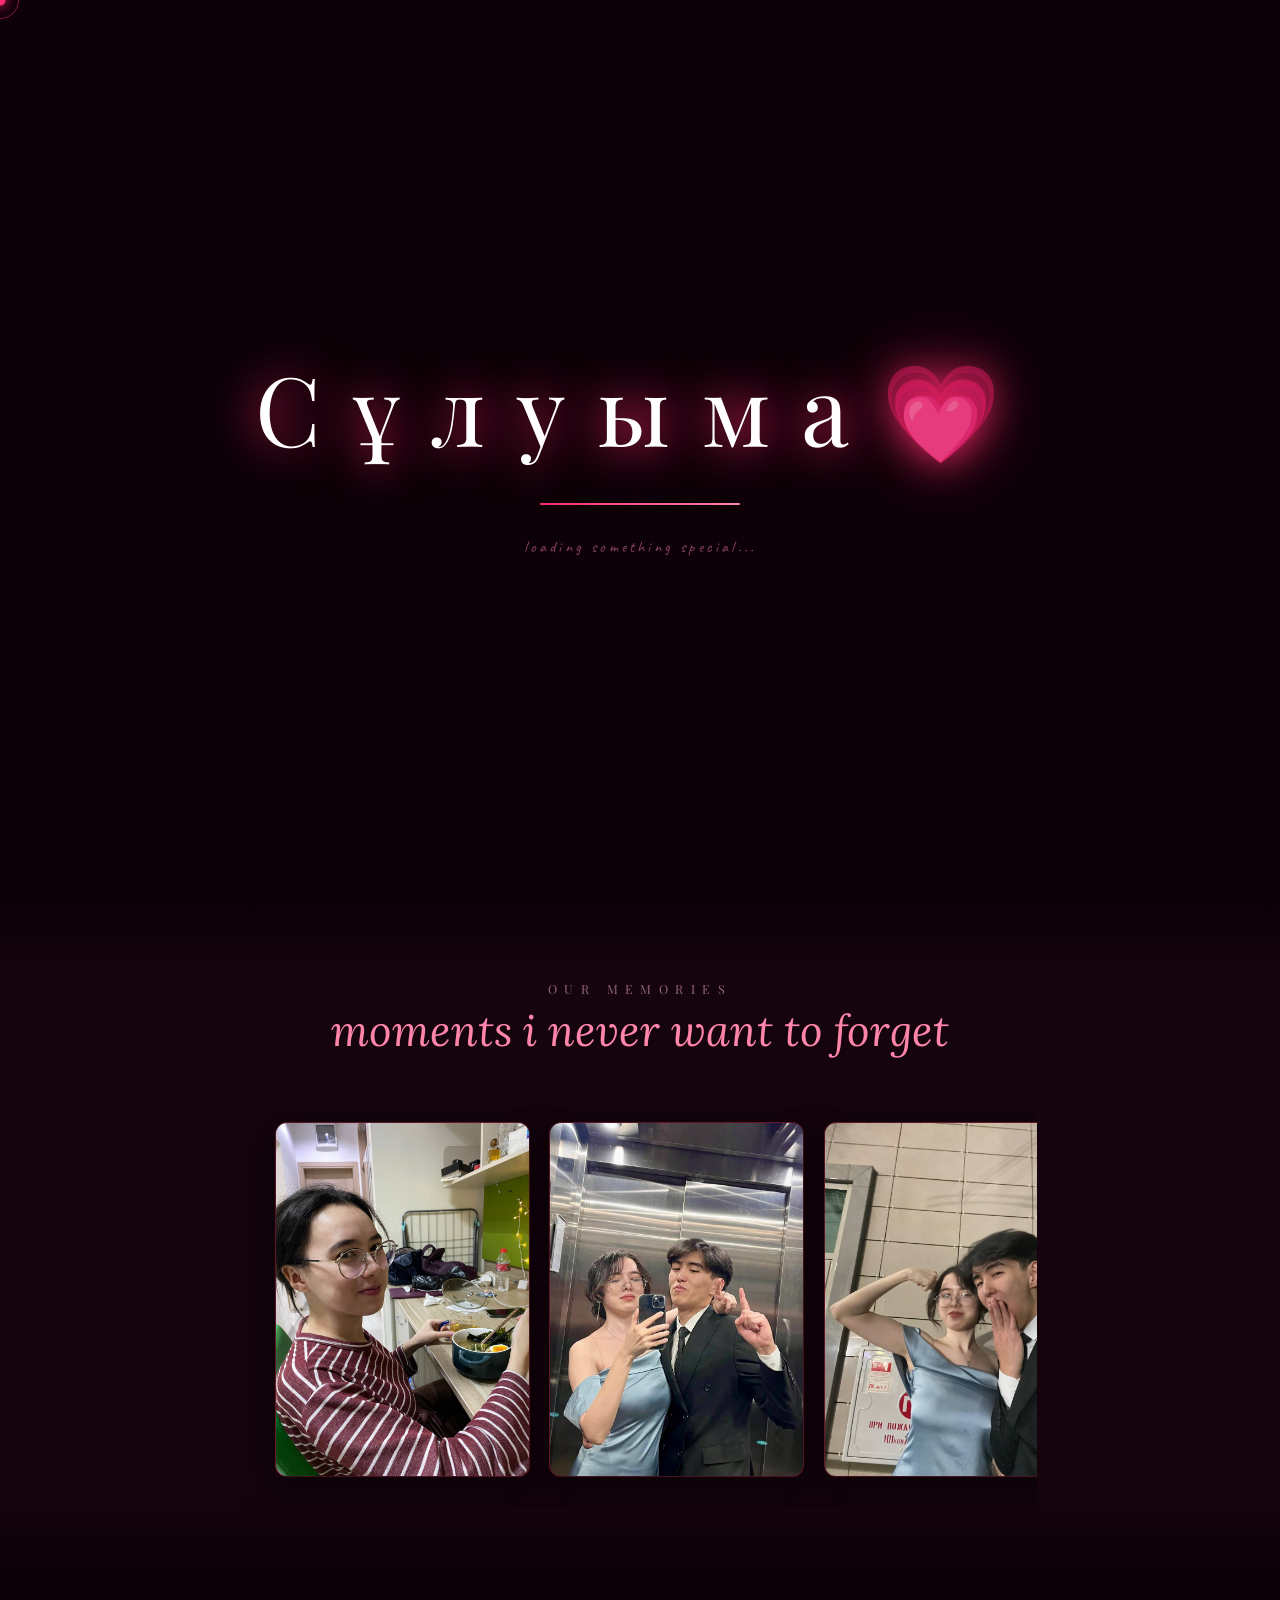
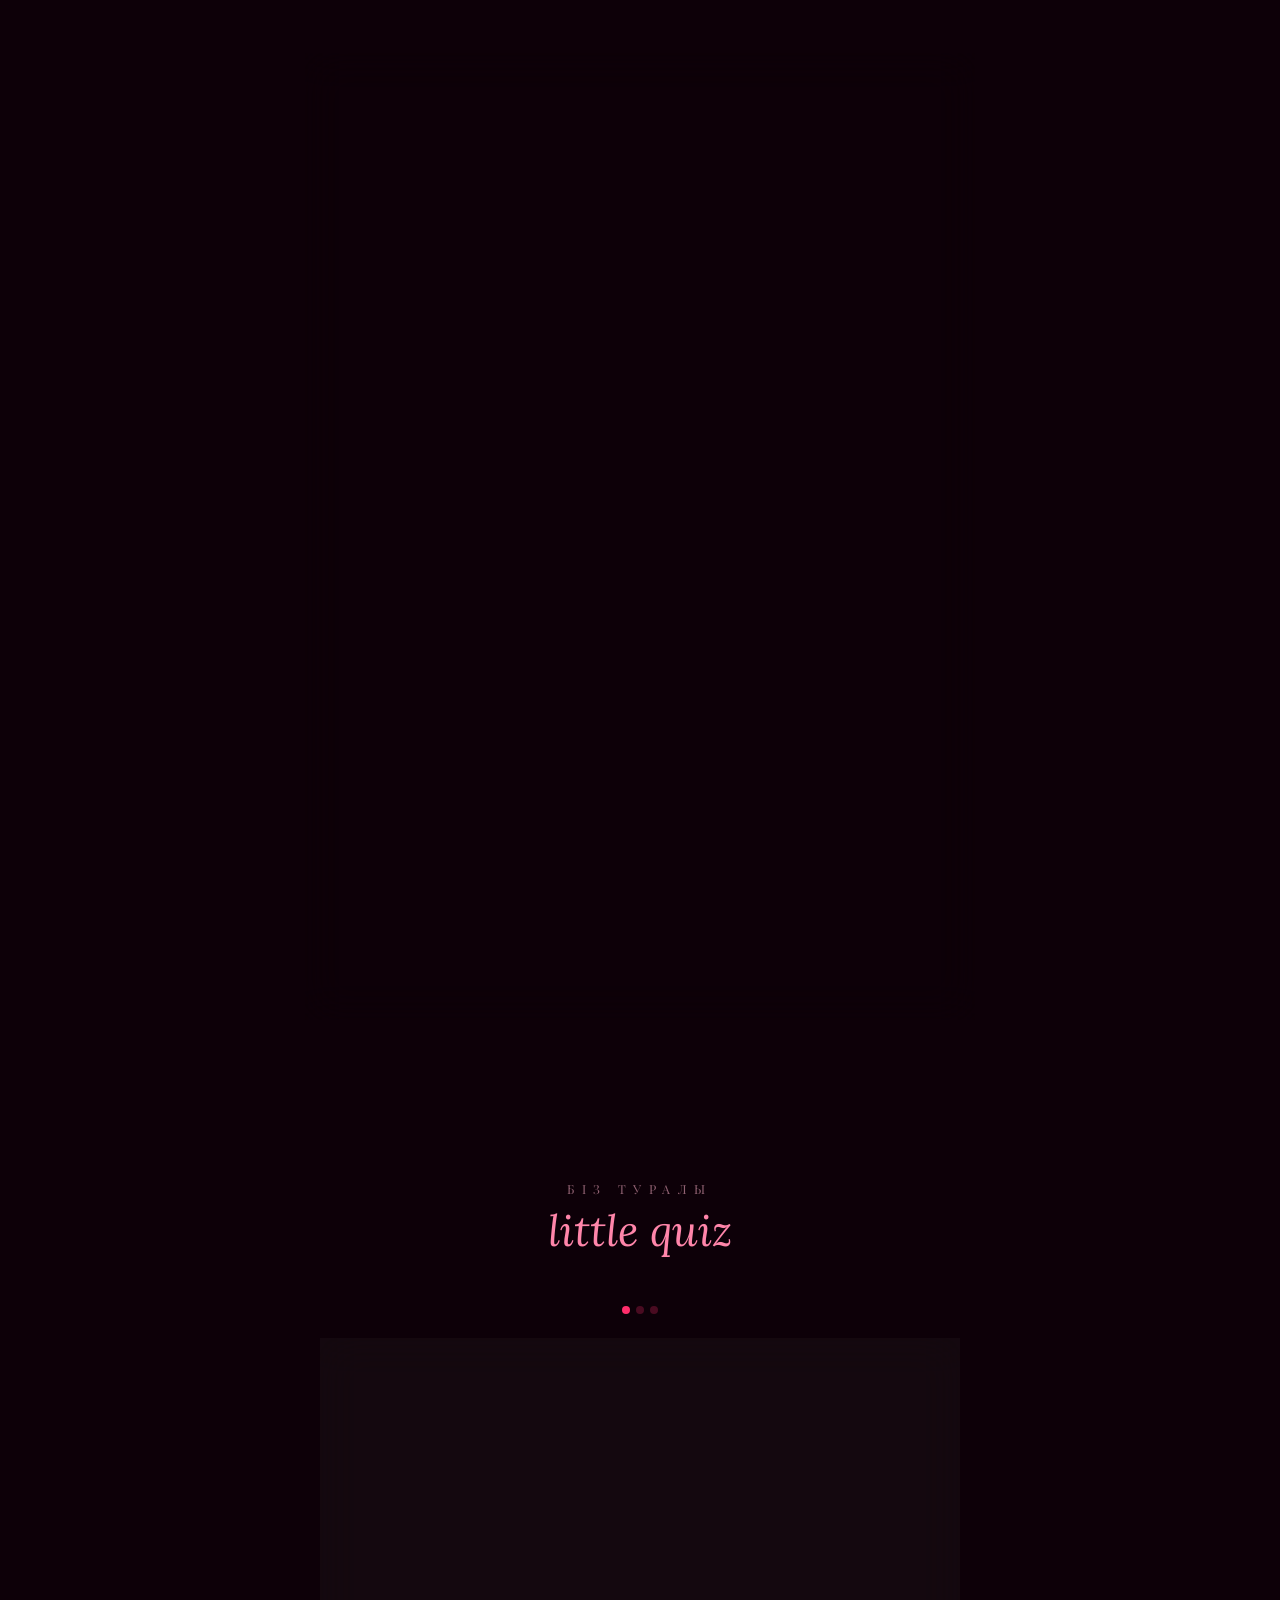
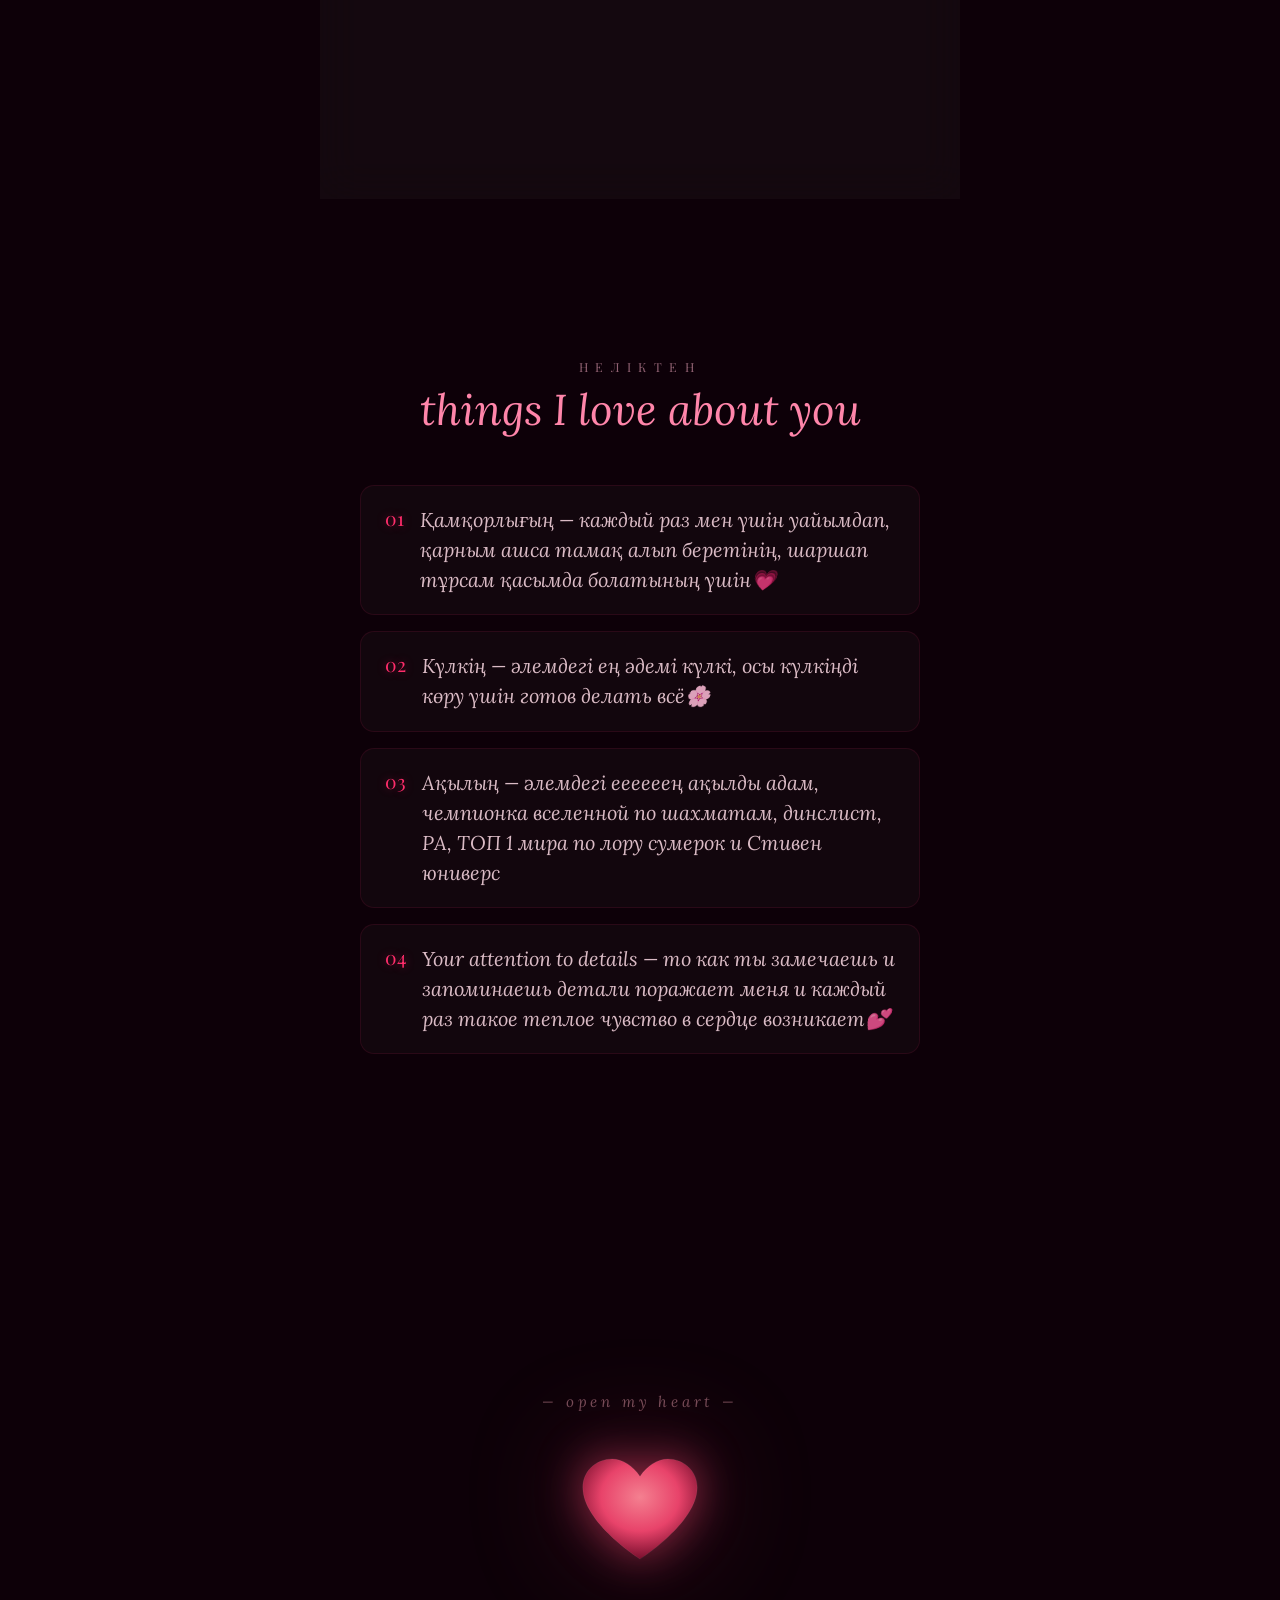
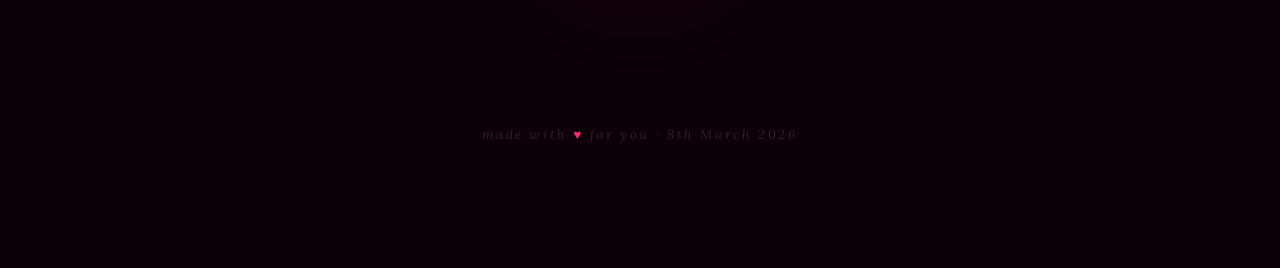
==== commit 891984d8: "Rename index (29).html to index.html" ====
--- a/index.html
+++ b/index.html
@@ -228,19 +228,27 @@
 
 /* ══ SECRET PAGE ══ */
 #secret-star {
-  position:fixed;bottom:4rem;left:1.5rem;z-index:50;
-  width:28px;height:28px;
-  font-size:1rem;
-  display:flex;align-items:center;justify-content:center;
-  cursor:pointer;opacity:.15;
-  transition:opacity .3s,transform .3s;
-  animation:secretPulse 4s ease-in-out infinite;
+  position:absolute;
+  z-index:50;
+  width:130px;
+  cursor:pointer;
   user-select:none;
-}
-#secret-star:hover { opacity:.6;transform:scale(1.4) rotate(30deg); }
+  filter:drop-shadow(0 4px 14px rgba(255,45,107,.35));
+  opacity:0;
+  transition:opacity 1.3s ease;
+  animation:secretPulse 3s ease-in-out infinite;
+}
+#secret-star.show { opacity:1; }
+#secret-star img {
+  width:100%;height:auto;display:block;
+  border-radius:12px;
+  transform:rotate(8deg);
+  transition:transform .3s, filter .3s;
+}
+#secret-star:hover img { transform:rotate(8deg) scale(1.1); filter:brightness(1.1) drop-shadow(0 0 12px rgba(255,45,107,.6)); }
 @keyframes secretPulse {
-  0%,100%{opacity:.1;transform:scale(1);}
-  50%{opacity:.22;transform:scale(1.1);}
+  0%,100%{transform:translateY(0);}
+  50%{transform:translateY(-5px);}
 }
 #secret-page {
   display:none;position:fixed;inset:0;z-index:1500;
@@ -967,7 +975,7 @@
 <div id="page-transition"></div>
 
 <!-- ══ SECRET STAR (hidden) ══ -->
-<div id="secret-star" onclick="secretClick()" title="">✦</div>
+
 
 <!-- ══ SECRET PAGE ══ -->
 <div id="secret-page">
@@ -1420,6 +1428,16 @@
     container.appendChild(el);
   });
 
+  // Inject secret photo sticker between stickers
+  const secretEl = document.createElement('div');
+  secretEl.id = 'secret-star';
+  secretEl.onclick = secretClick;
+  secretEl.title = '';
+  secretEl.style.left = '83%';
+  secretEl.style.top = '420vh';
+  secretEl.innerHTML = '<img src="photos/secret.png" alt="">';
+  container.appendChild(secretEl);
+
   // Fade in after enter, staggered
   const origEnter2 = window.enter;
   window.enter = function(){
@@ -1428,6 +1446,7 @@
       document.querySelectorAll('.sticker').forEach((el, i) => {
         setTimeout(() => el.classList.add('show'), 2200 + i * 200);
       });
+      setTimeout(() => secretEl.classList.add('show'), 2200 + 12 * 200);
     }, 1800);
   };
 })();
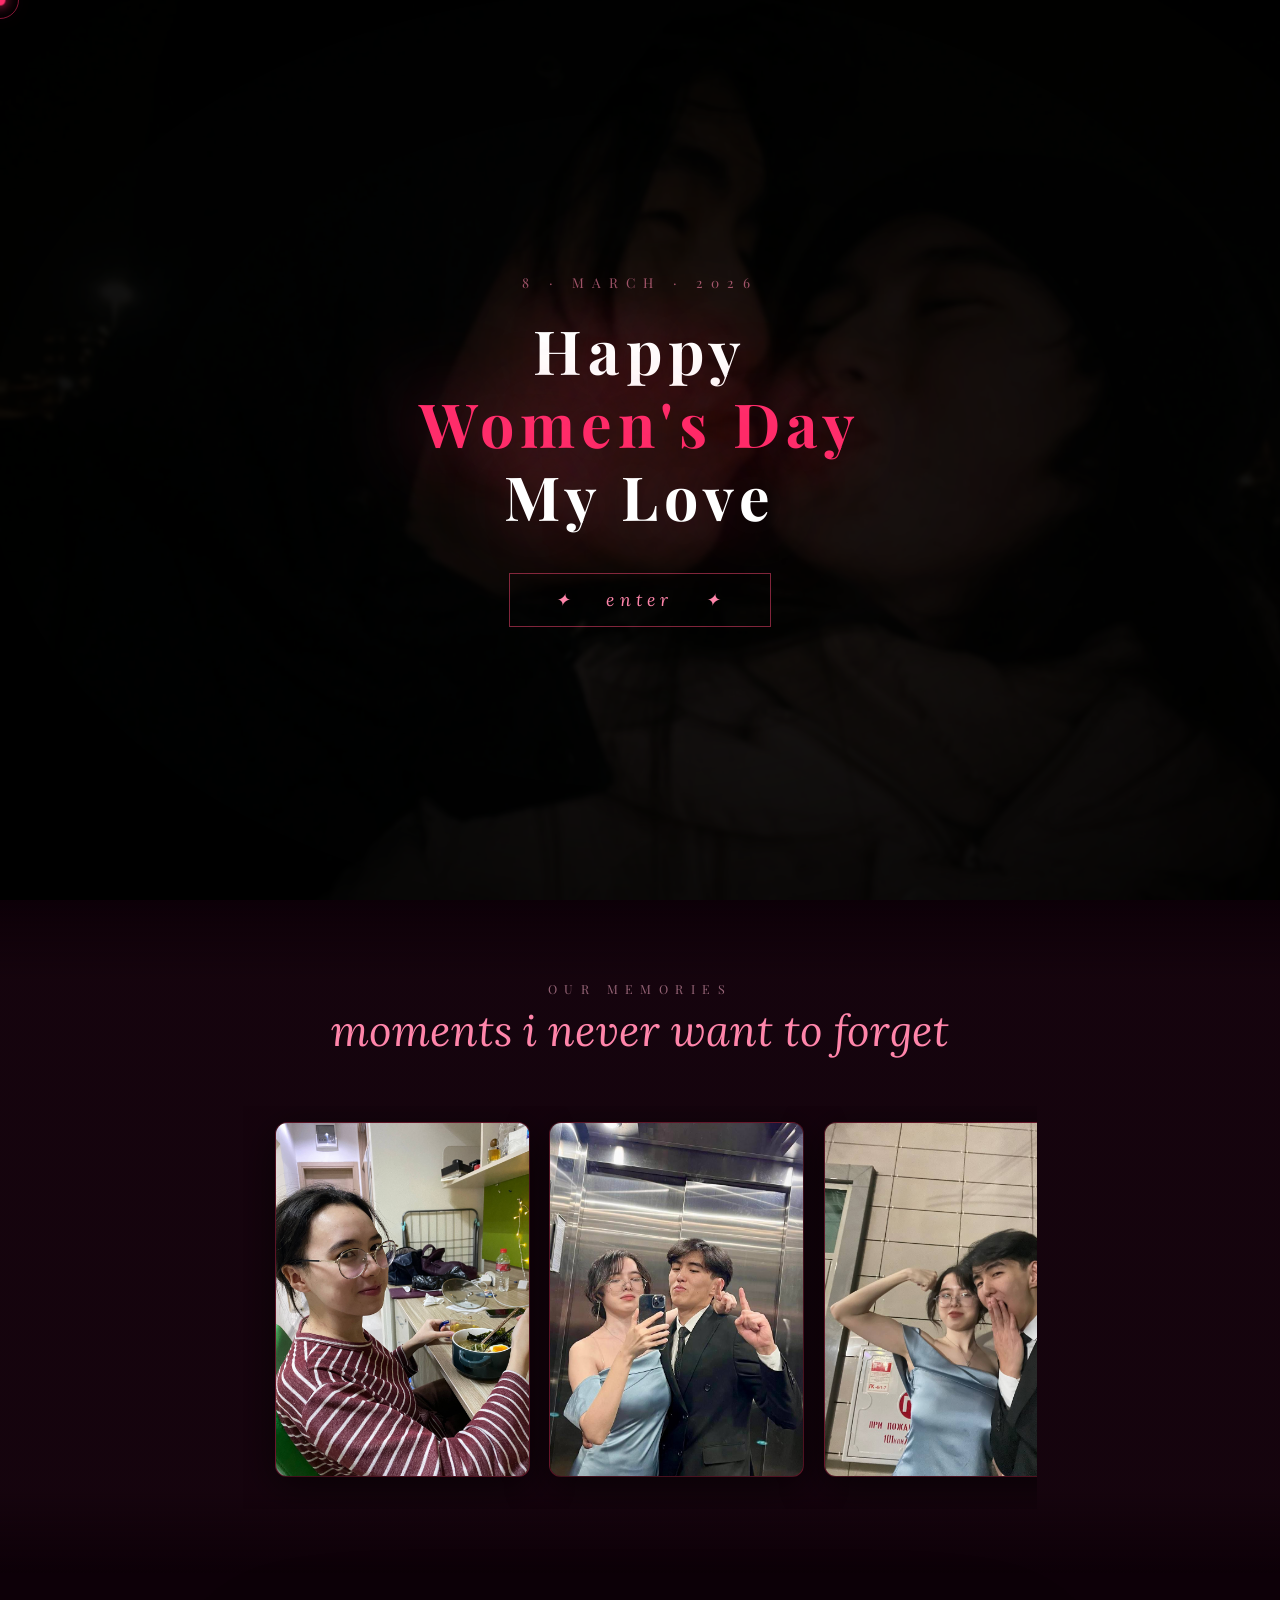
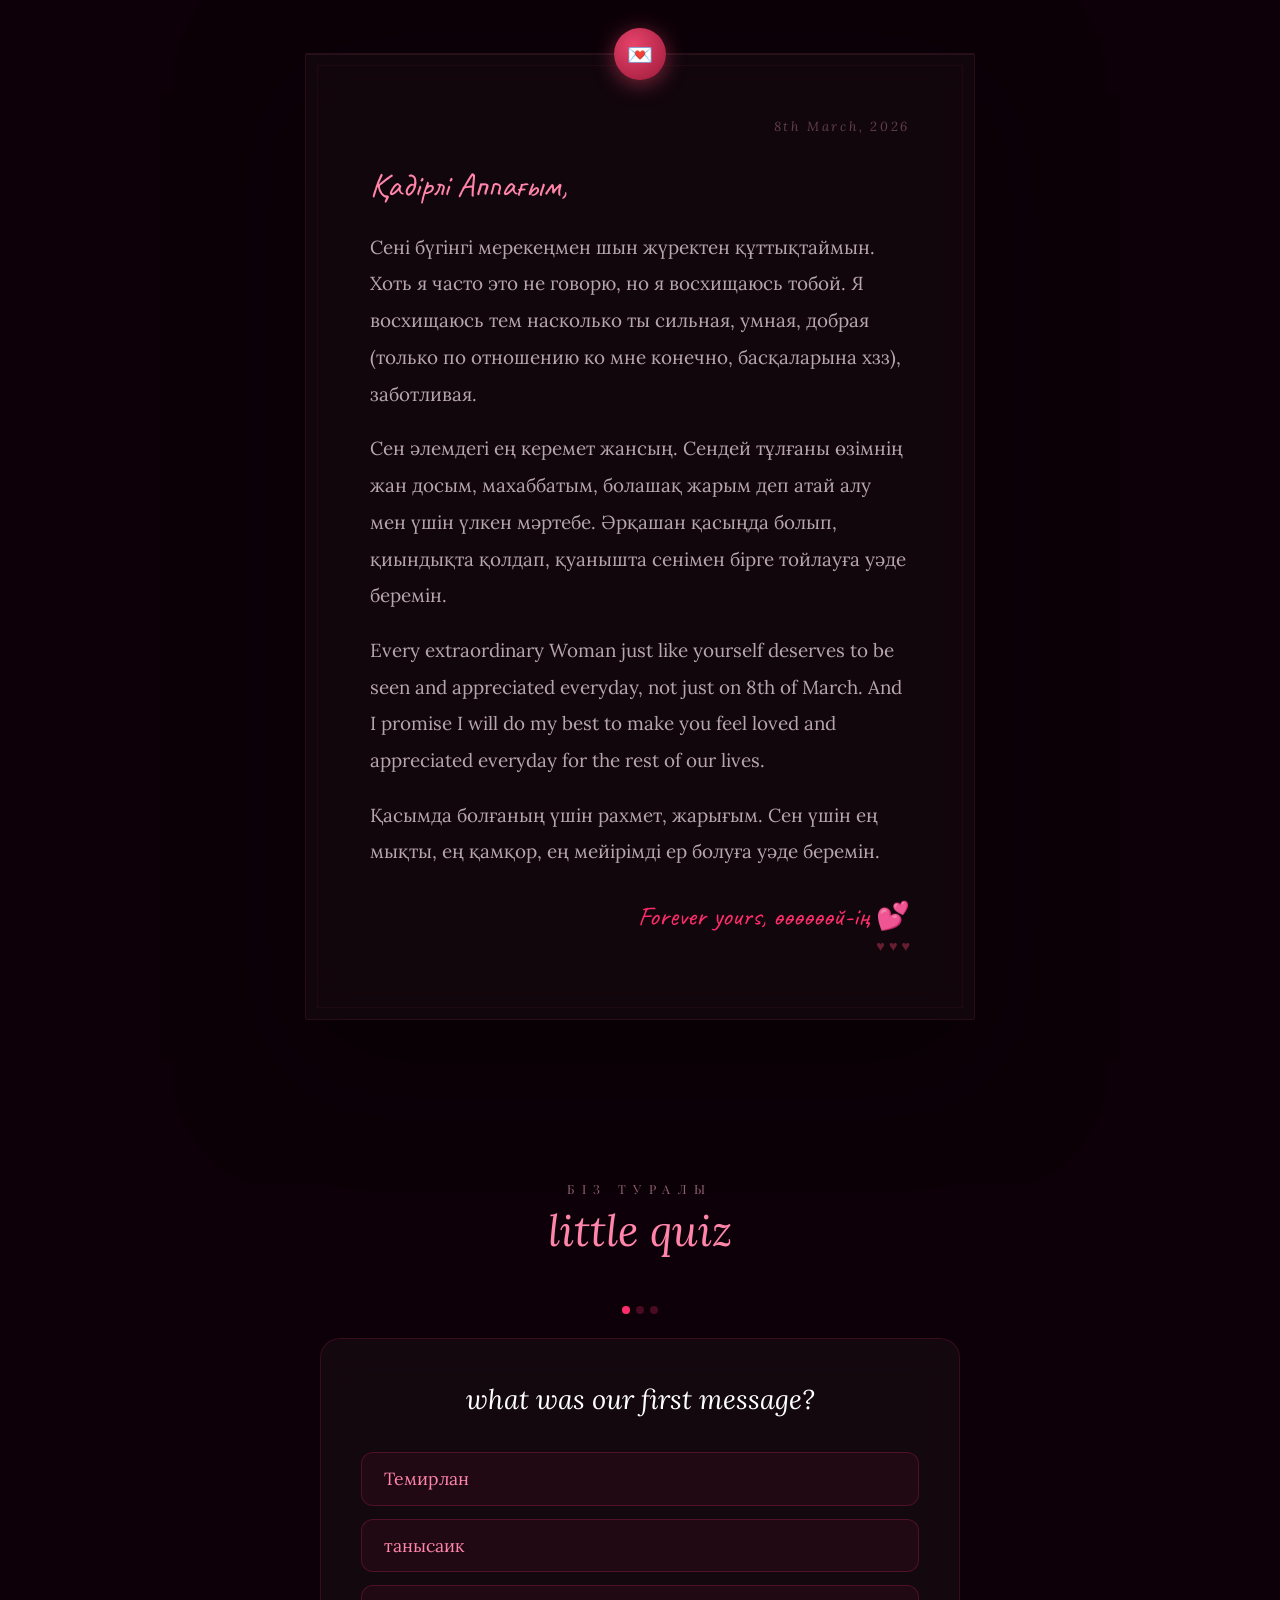
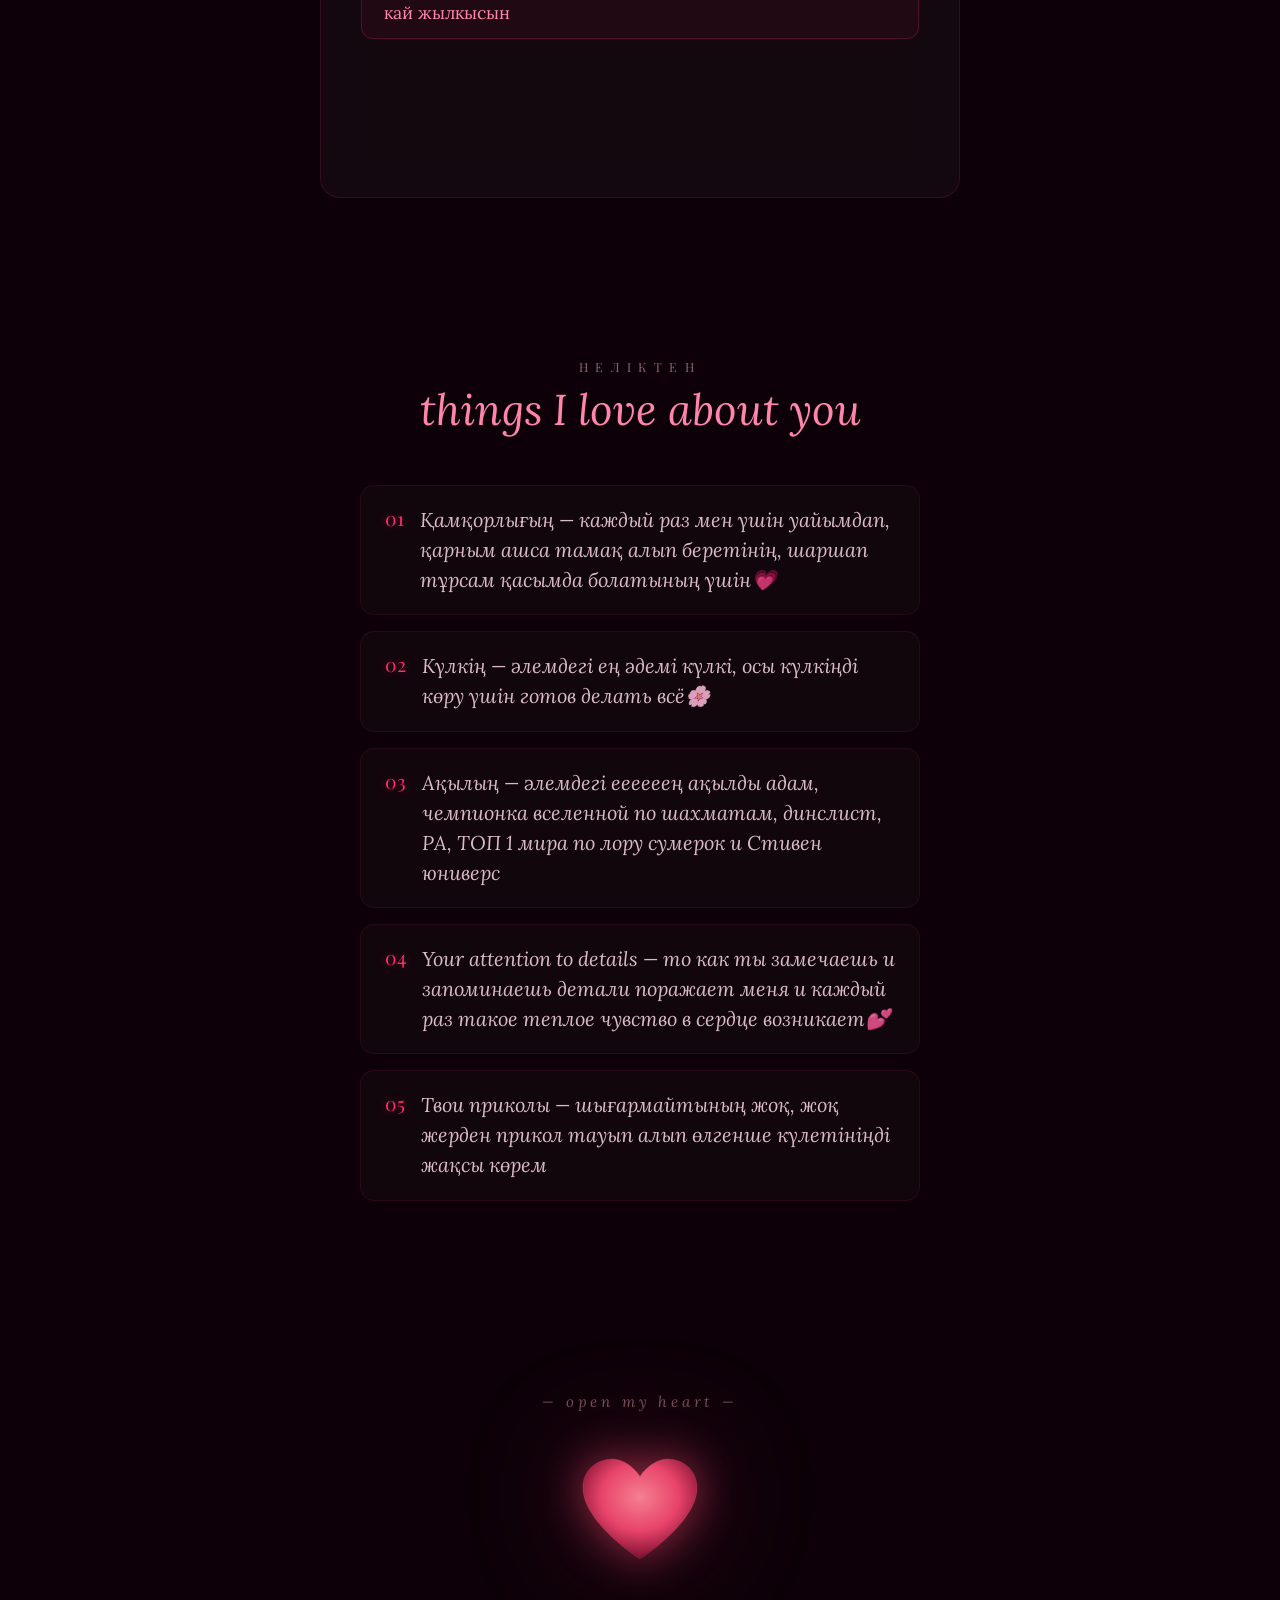
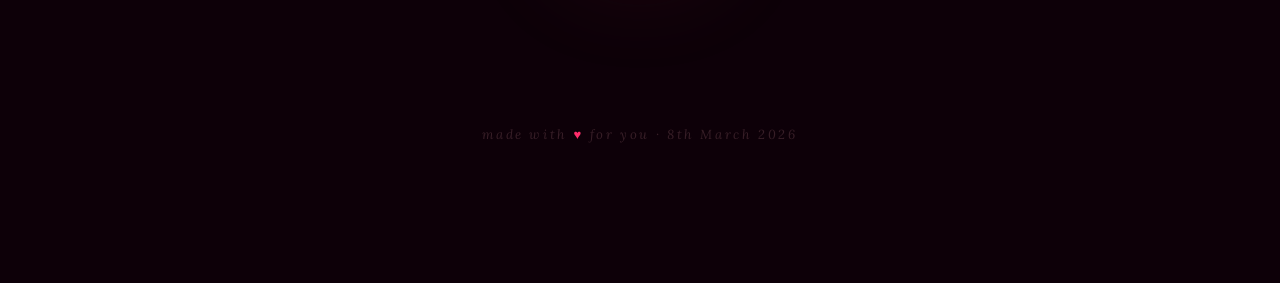
==== commit 6726ea24: "Rename index (30).html to index.html" ====
--- a/index.html
+++ b/index.html
@@ -1431,7 +1431,7 @@
   // Inject secret photo sticker between stickers
   const secretEl = document.createElement('div');
   secretEl.id = 'secret-star';
-  secretEl.onclick = secretClick;
+  secretEl.onclick = function(){ document.getElementById('secret-page').classList.add('on'); document.body.style.overflow='hidden'; };
   secretEl.title = '';
   secretEl.style.left = '83%';
   secretEl.style.top = '420vh';
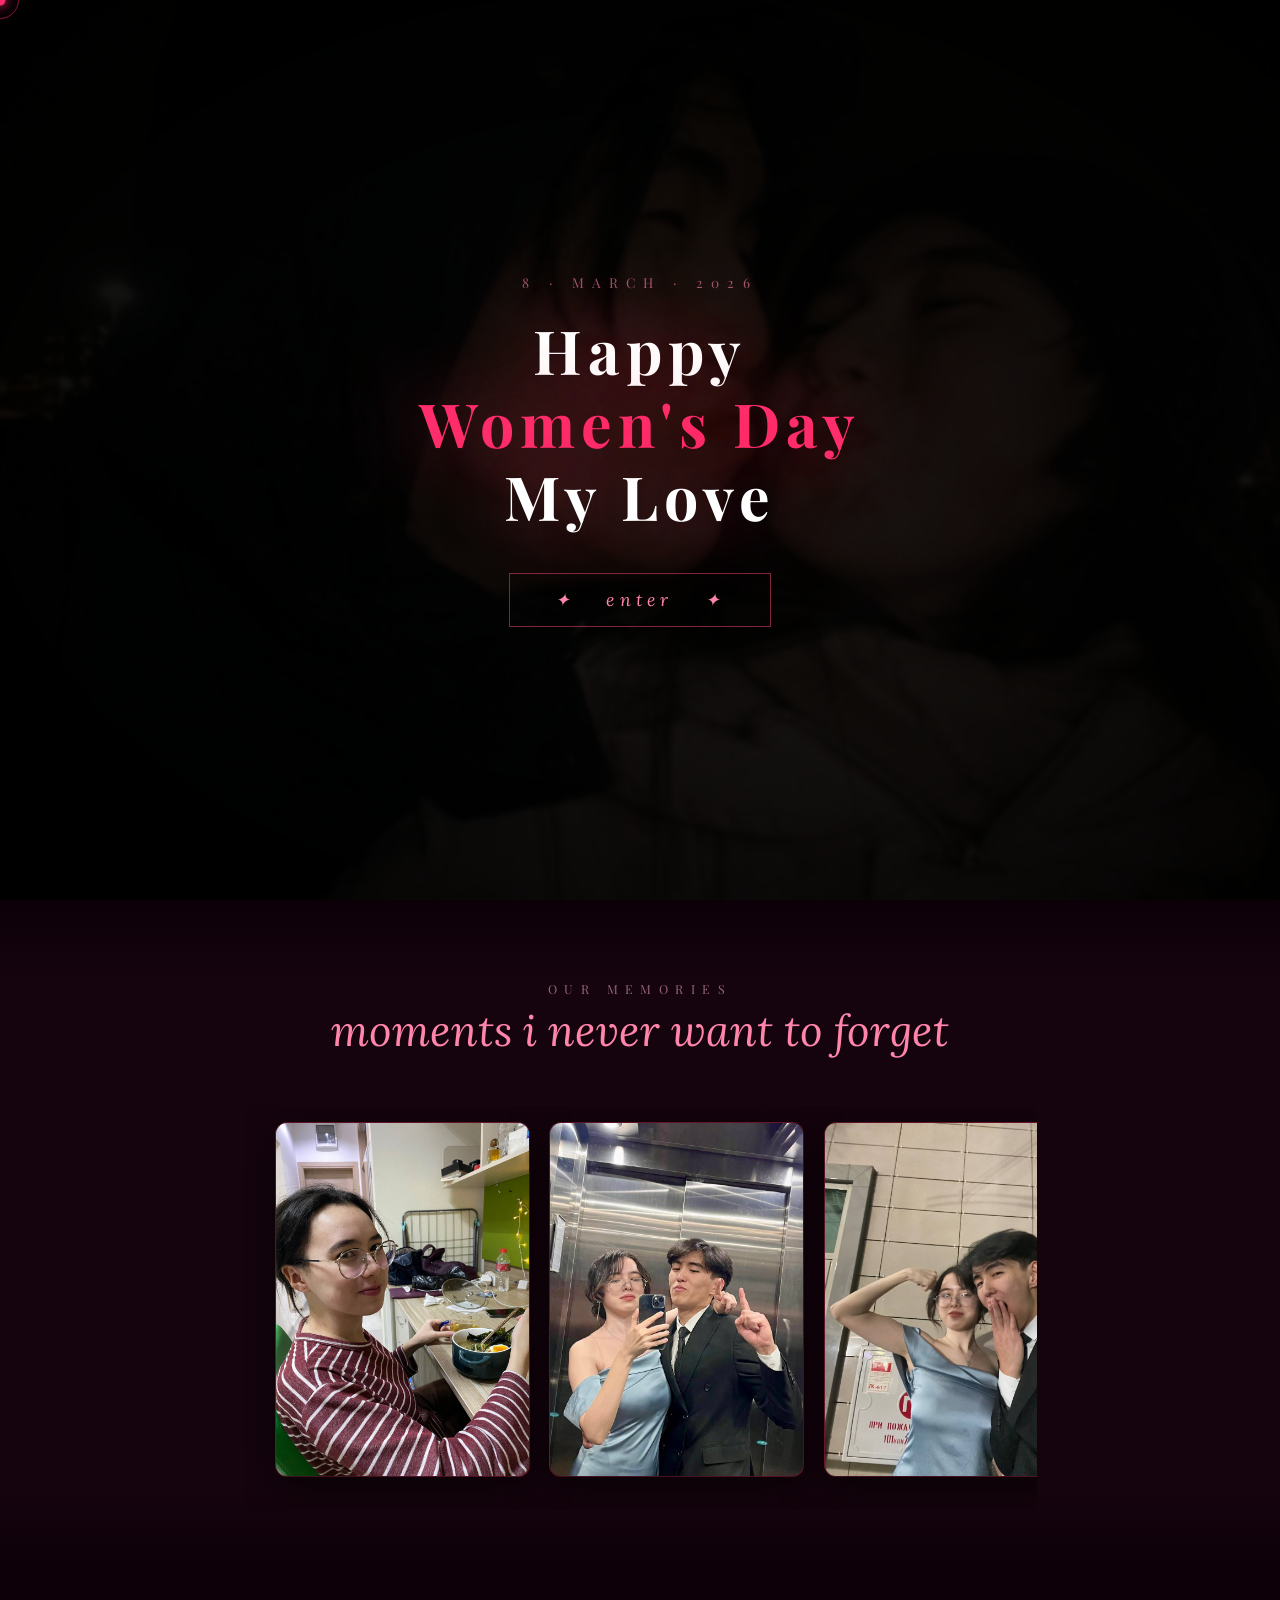
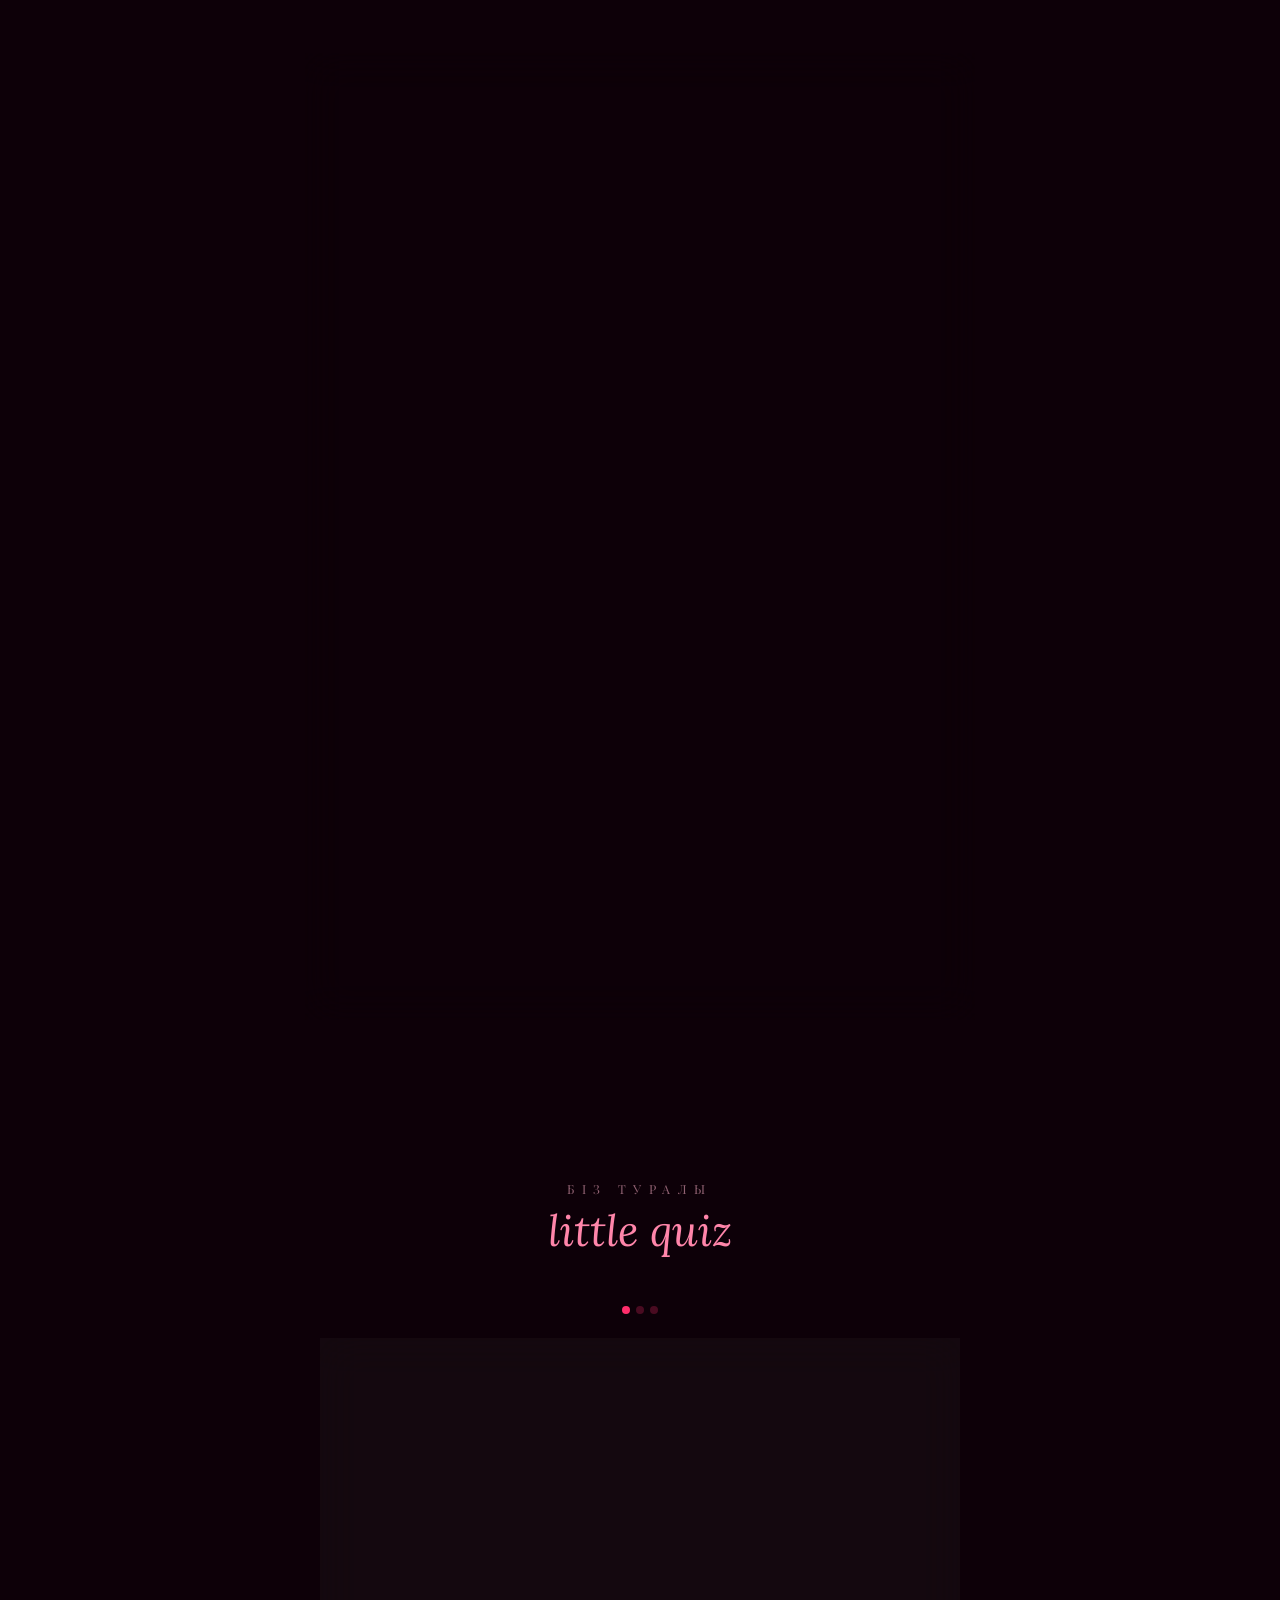
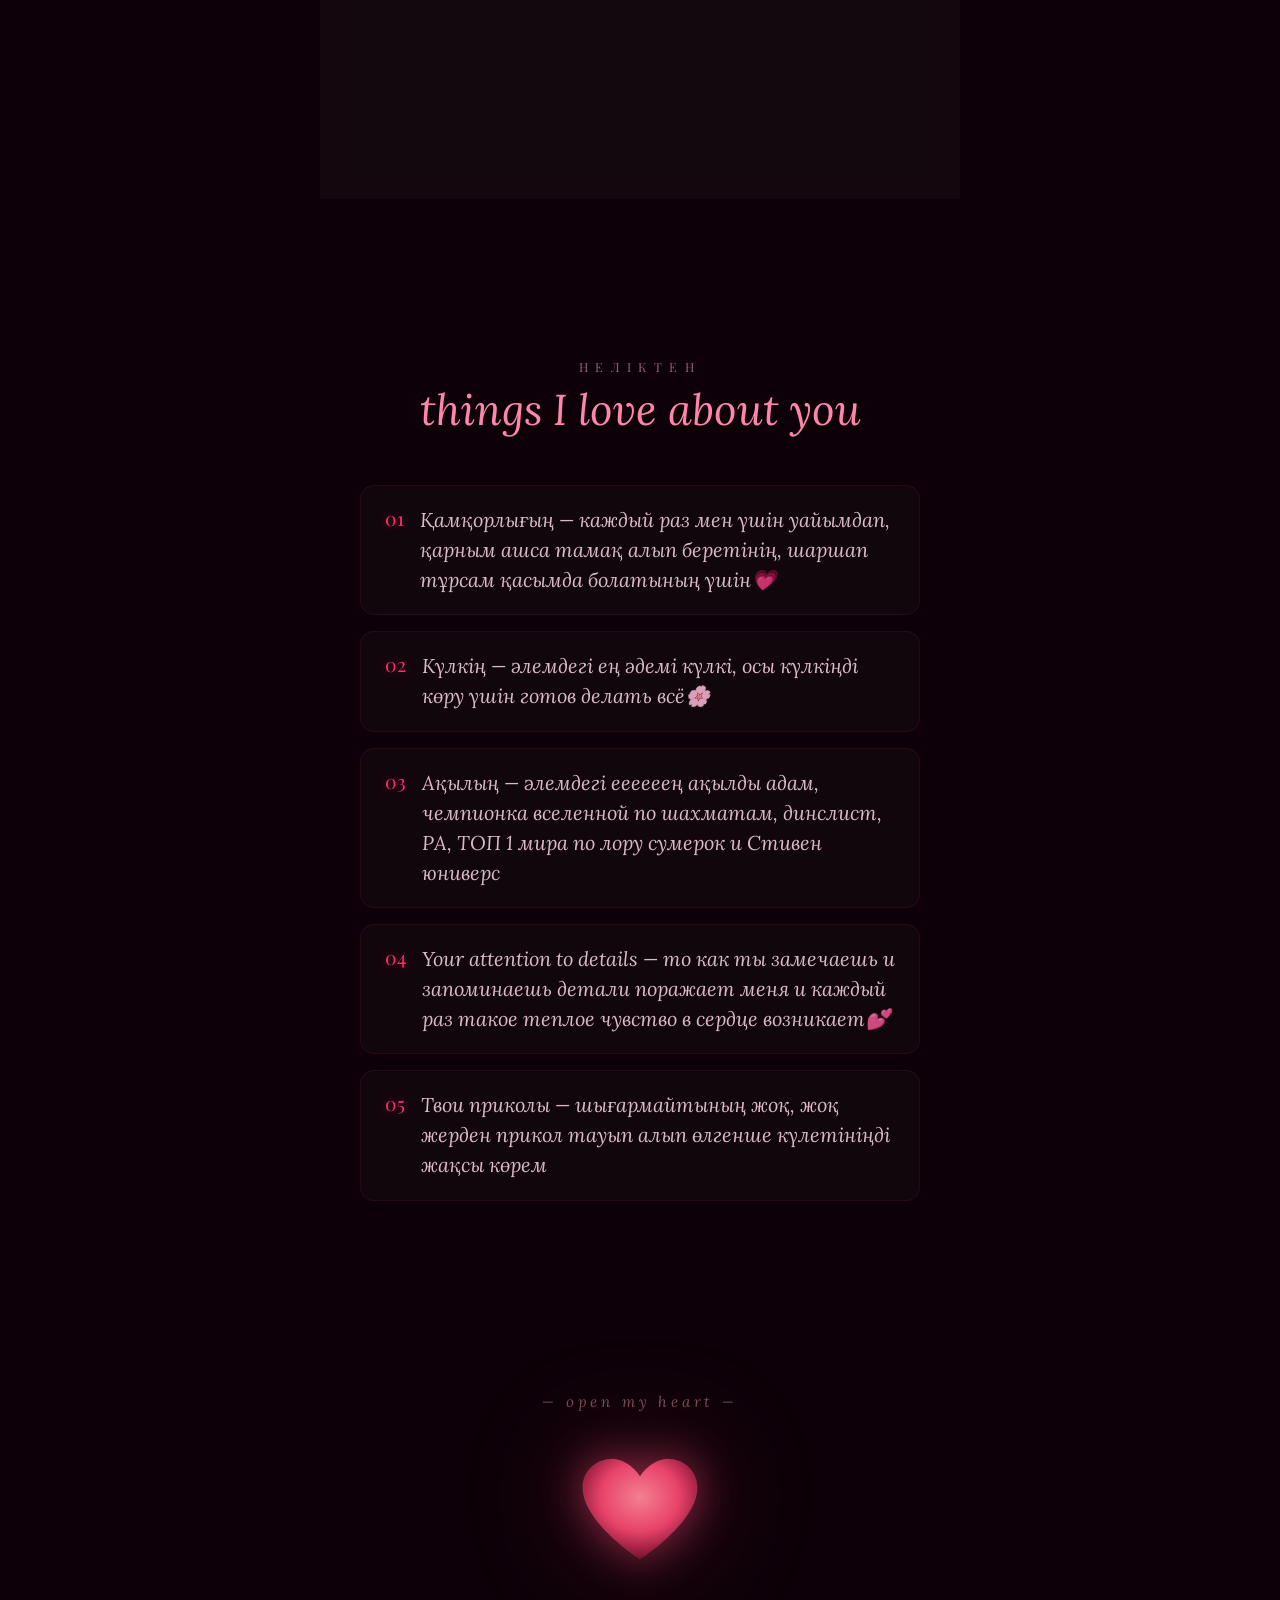
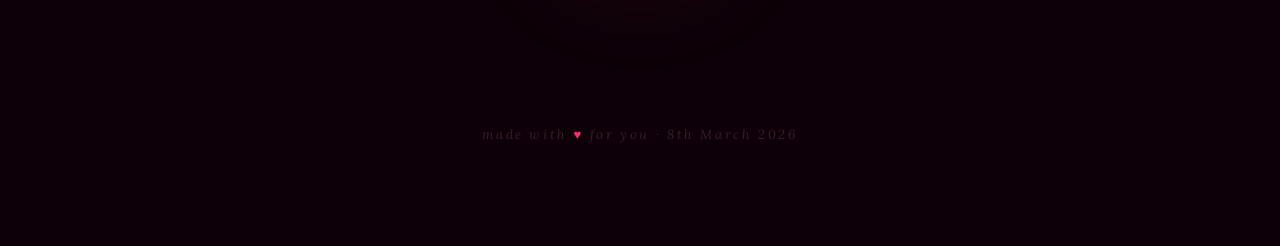
==== commit 5e58fbc1: "Update index.html" ====
--- a/index.html
+++ b/index.html
@@ -239,6 +239,7 @@
   animation:secretPulse 3s ease-in-out infinite;
 }
 #secret-star.show { opacity:1; }
+#secret-star { pointer-events:all; }
 #secret-star img {
   width:100%;height:auto;display:block;
   border-radius:12px;
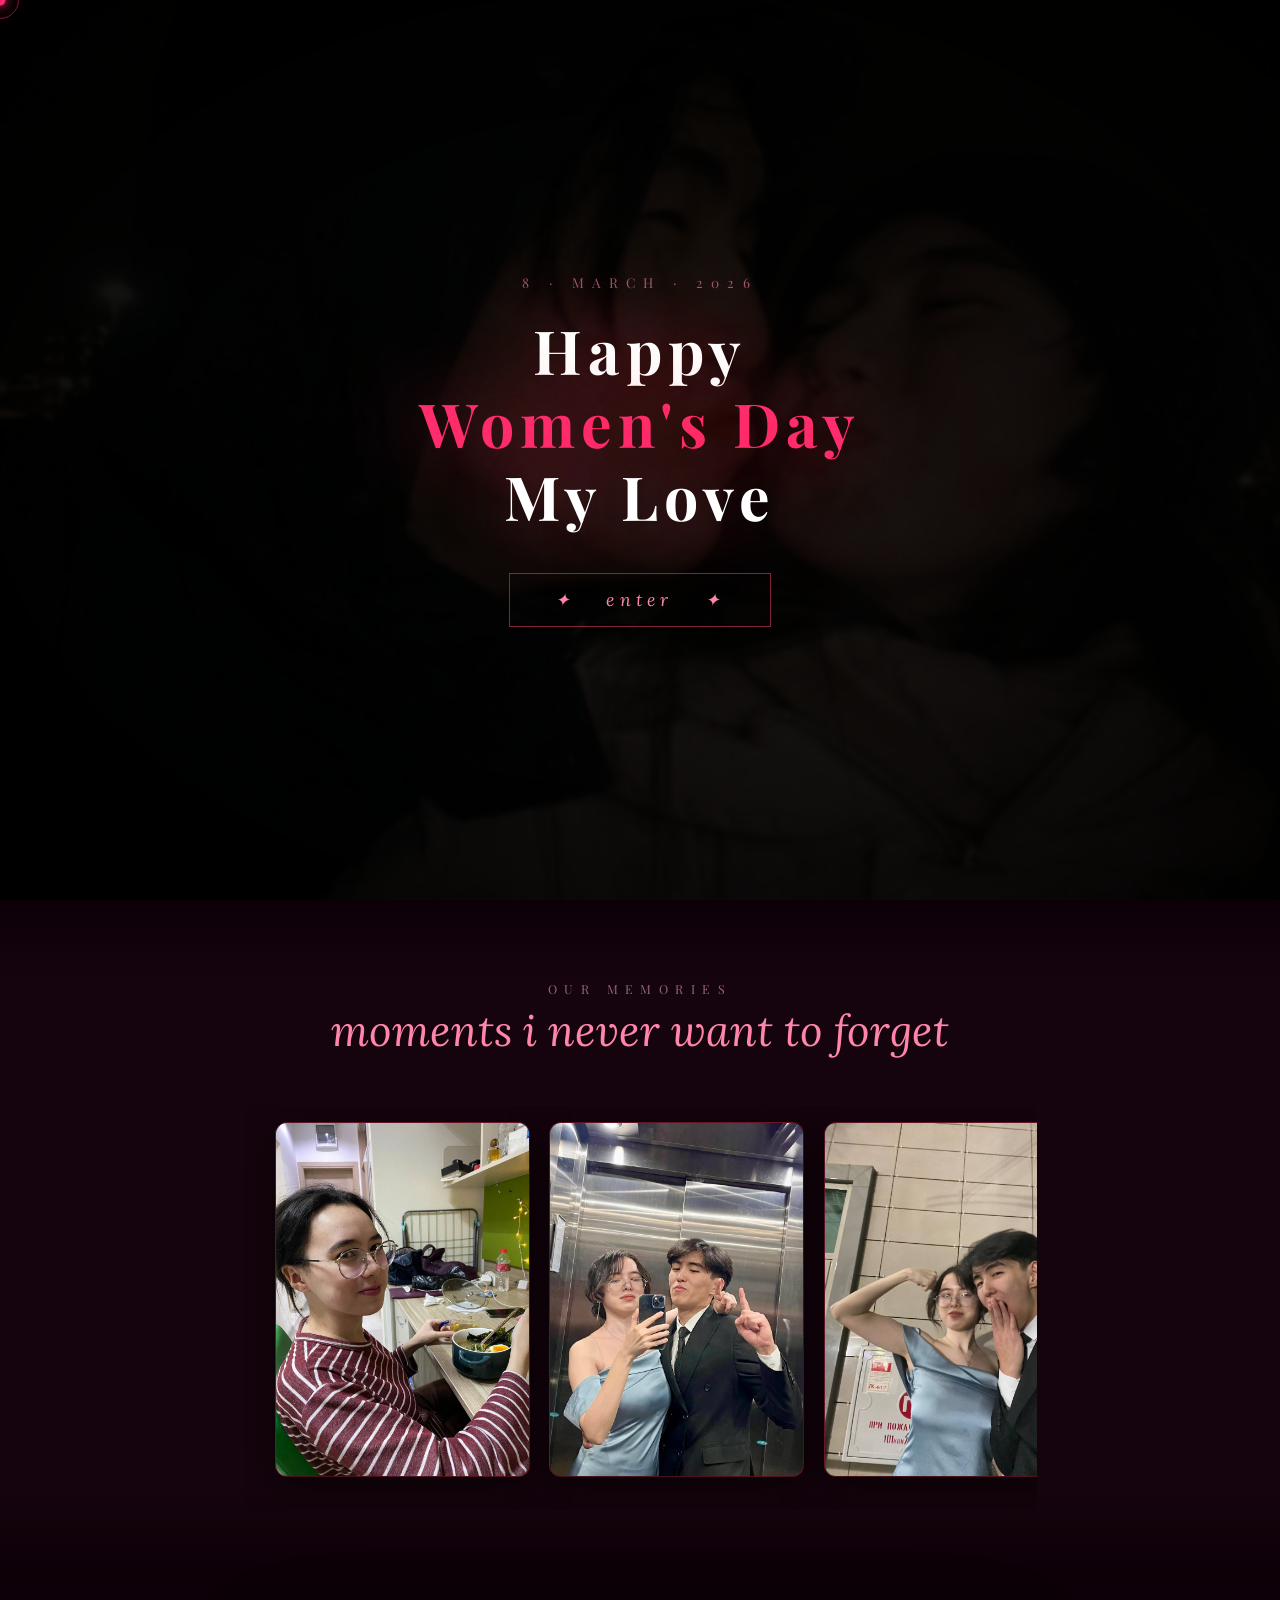
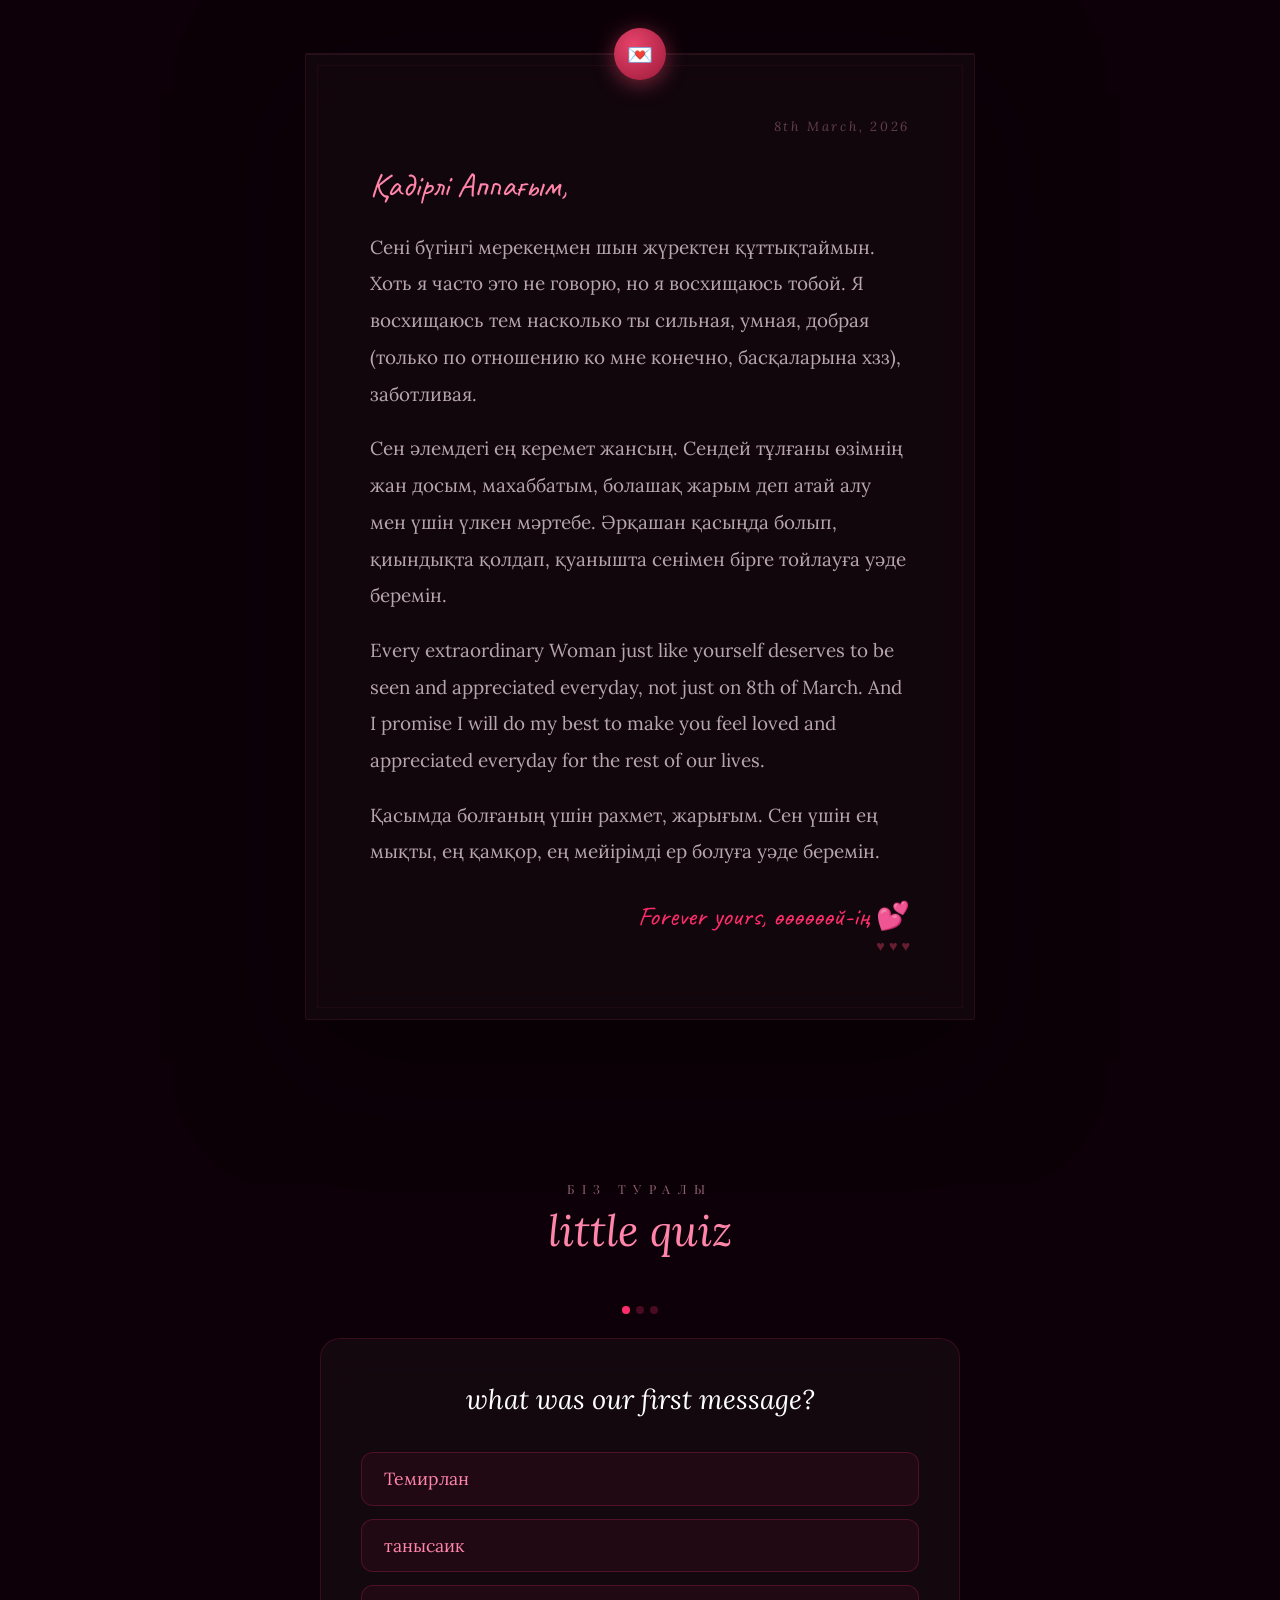
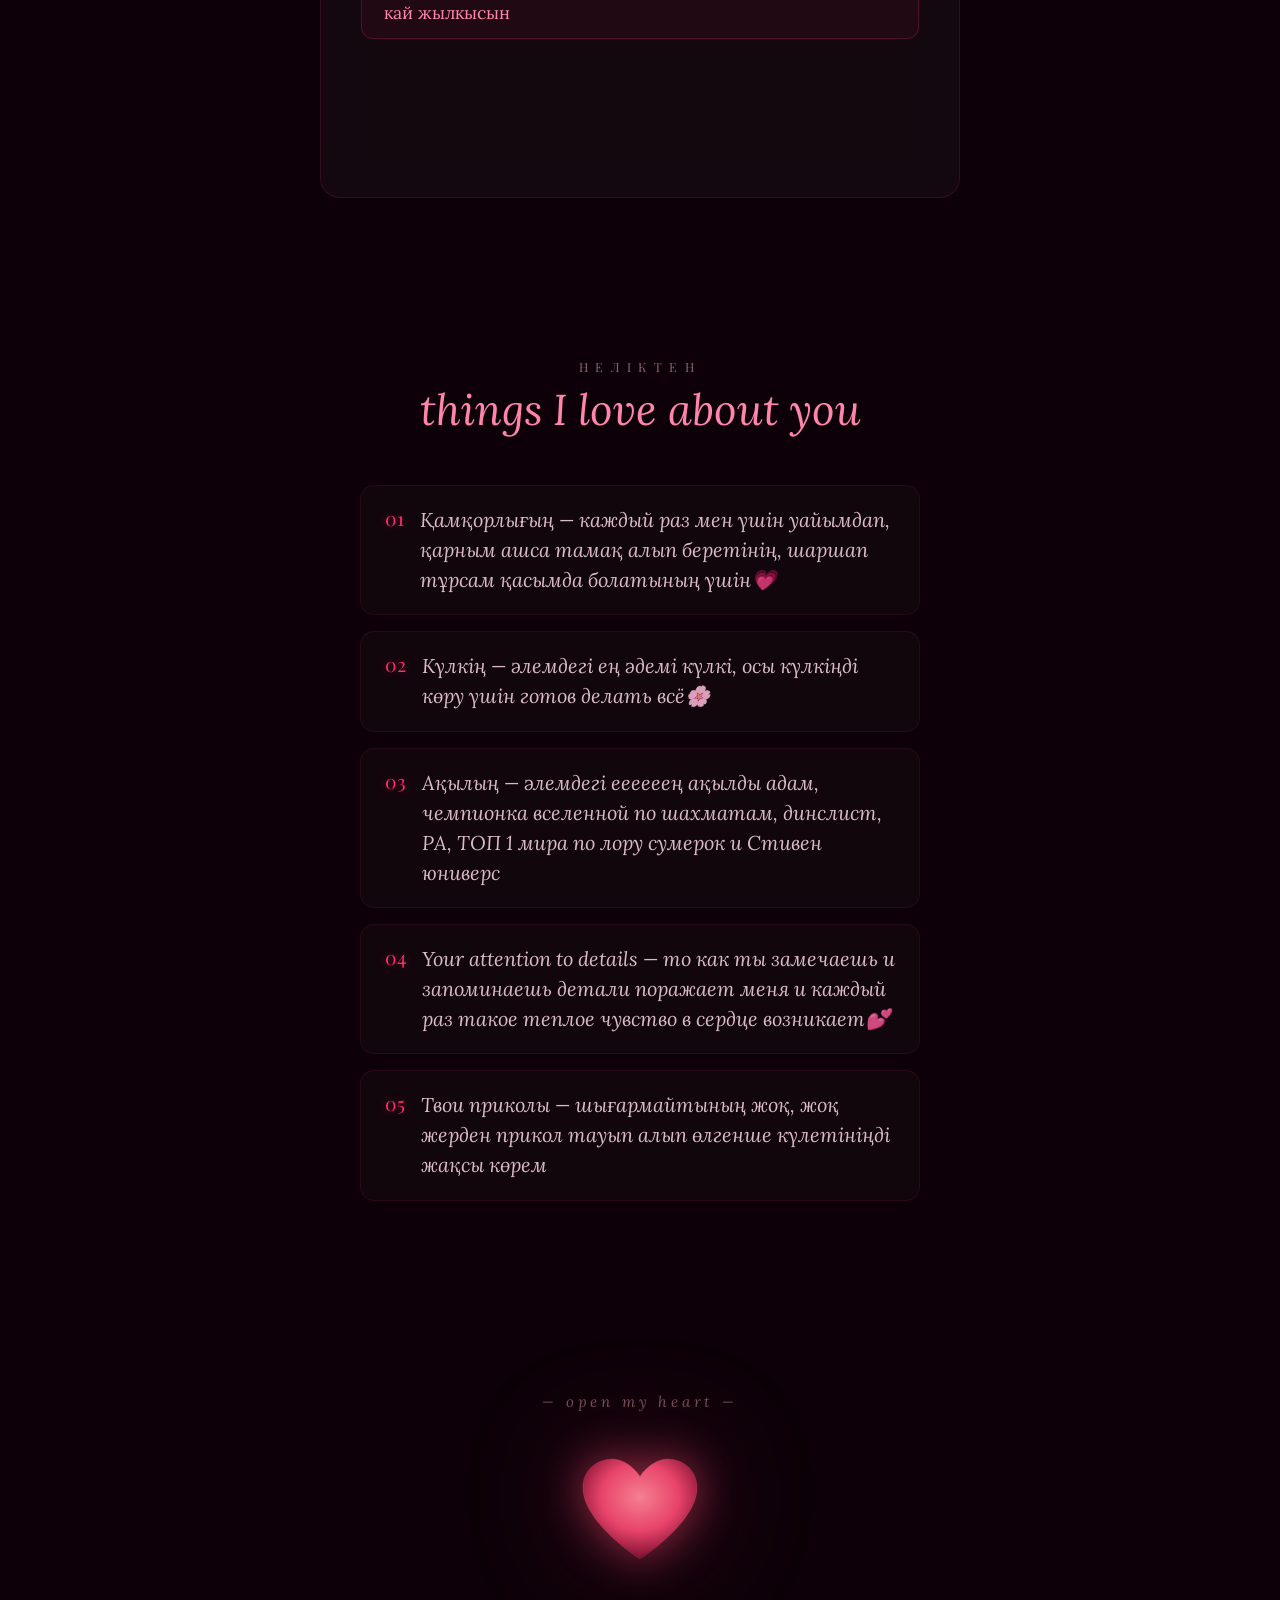
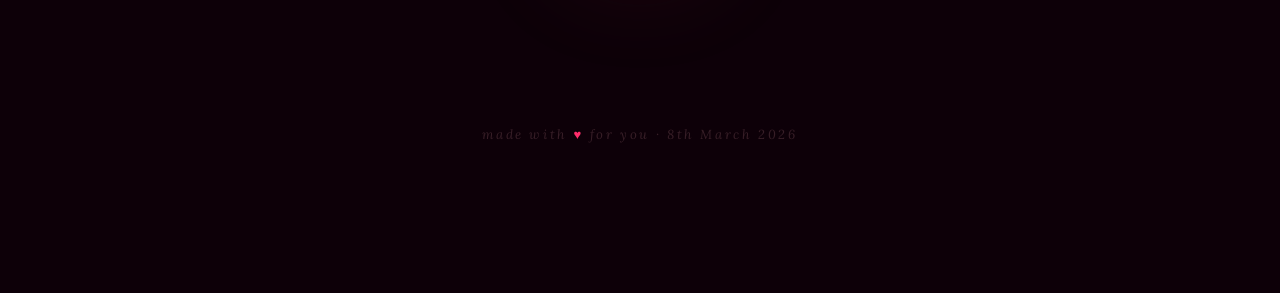
==== commit 52974b2b: "Update index.html" ====
--- a/index.html
+++ b/index.html
@@ -984,8 +984,8 @@
   <div class="sp-photo">
     <img src="photos/secret.png" alt="">
   </div>
-  <p class="sp-msg">Осы жерге басатыныңды білген едім, жарығым 💕</p>
-  <p class="sp-sub">— сен менің барлығымсың</p>
+  <p class="sp-msg">Осы жерге басатыныңды білген едім хехехех, люблюю тебя солнышко💕</p>
+  <p class="sp-sub">— ты мое всё, аппағым</p>
 </div>
 
 <!-- ══ INTRO ══ -->
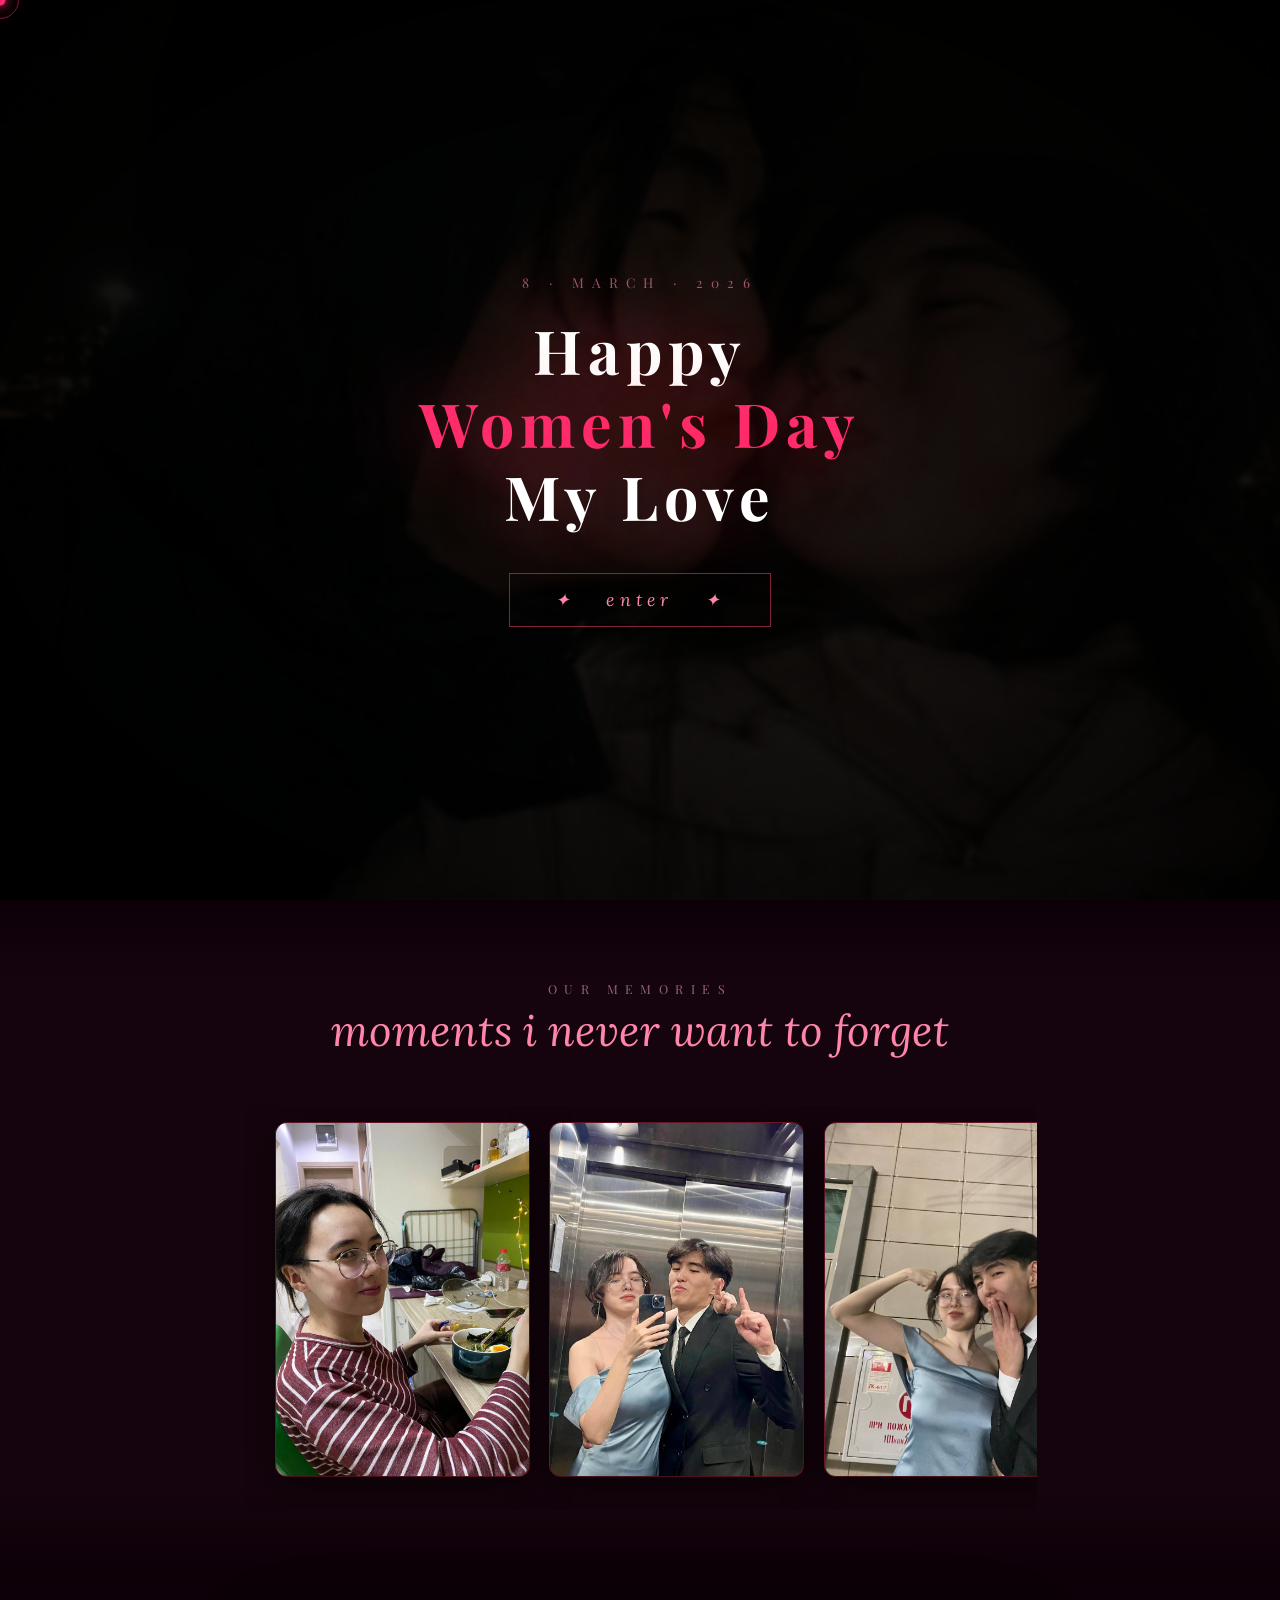
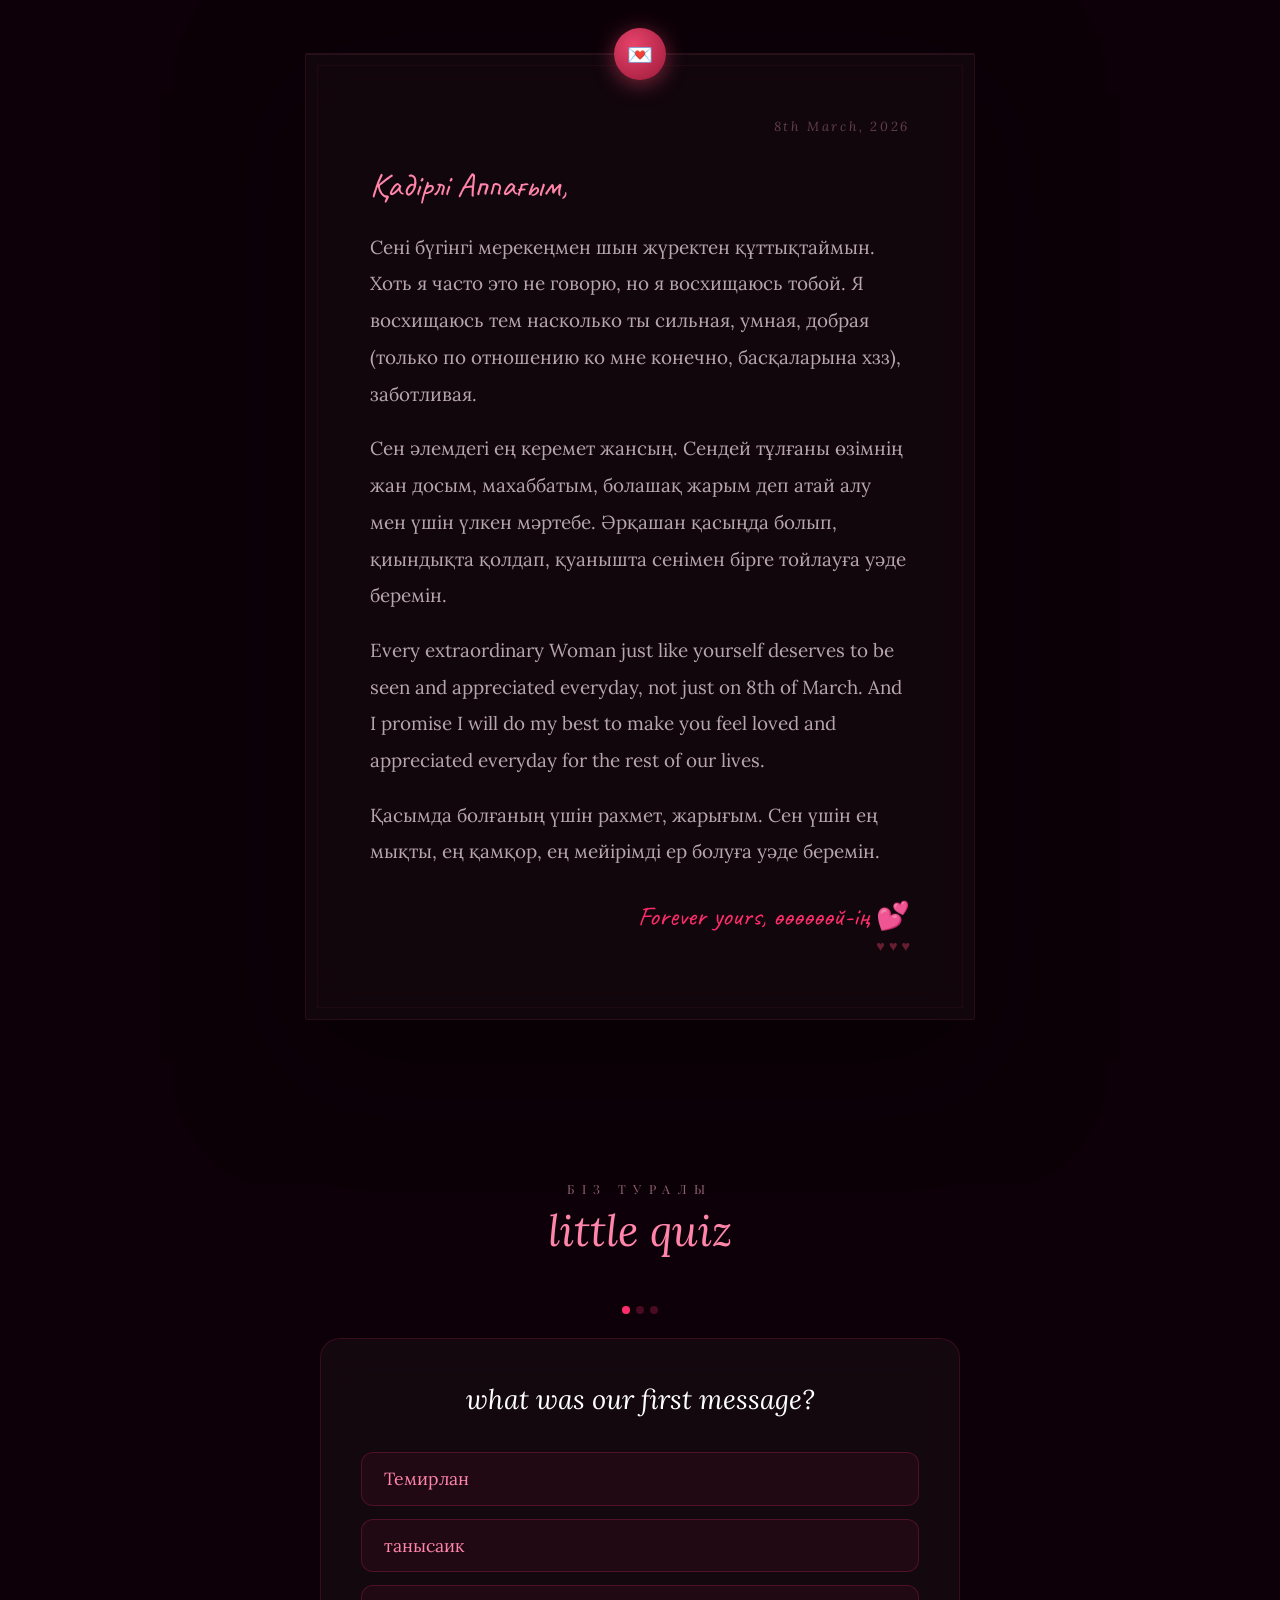
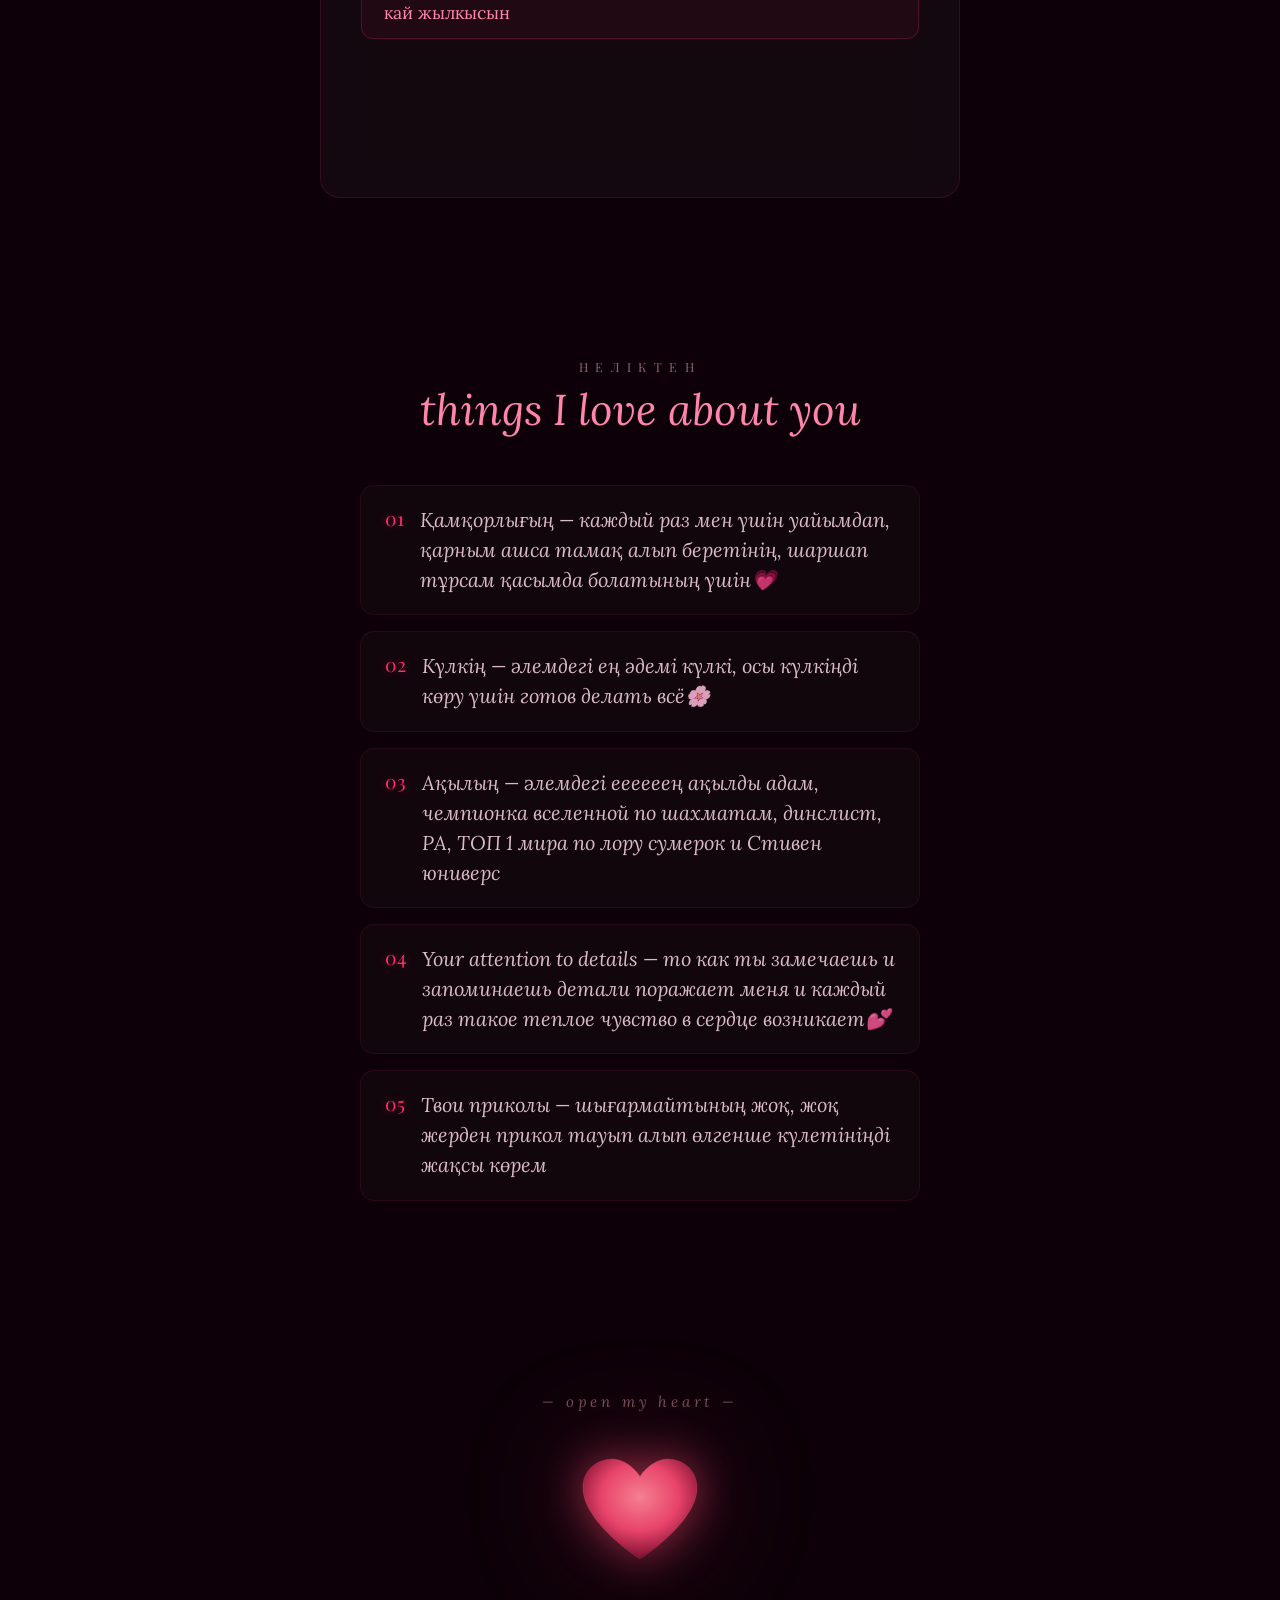
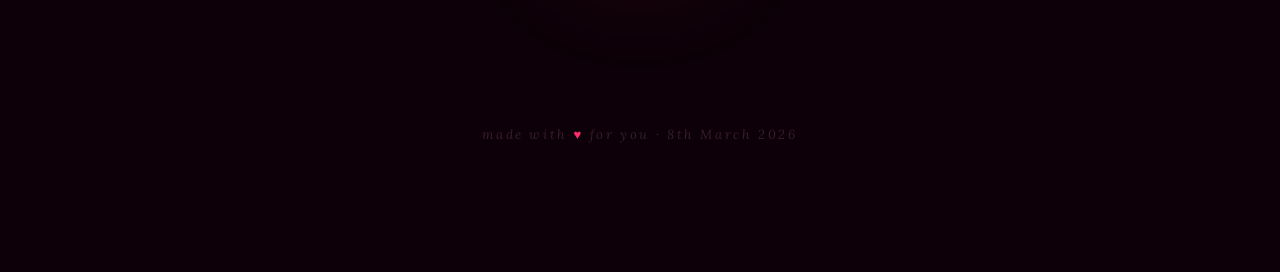
==== commit d60d4d3e: "Update index.html" ====
--- a/index.html
+++ b/index.html
@@ -233,13 +233,13 @@
   width:130px;
   cursor:pointer;
   user-select:none;
+  pointer-events:all;
   filter:drop-shadow(0 4px 14px rgba(255,45,107,.35));
   opacity:0;
   transition:opacity 1.3s ease;
   animation:secretPulse 3s ease-in-out infinite;
 }
 #secret-star.show { opacity:1; }
-#secret-star { pointer-events:all; }
 #secret-star img {
   width:100%;height:auto;display:block;
   border-radius:12px;
@@ -292,8 +292,7 @@
   margin-top:1rem;letter-spacing:.1em;
   animation:spMsgIn 1s ease .7s both;
 }
-/* Secret star click counter hint */
-#secret-star .scount { display:none; }
+
 
 /* ══ CURSOR ══ */
 #cur  { position:fixed;width:11px;height:11px;background:var(--rose);border-radius:50%;pointer-events:none;z-index:9999;transform:translate(-50%,-50%);mix-blend-mode:screen;transition:width .3s,height .3s;box-shadow:0 0 12px var(--rose),0 0 24px rgba(255,45,107,.4); }
@@ -984,8 +983,8 @@
   <div class="sp-photo">
     <img src="photos/secret.png" alt="">
   </div>
-  <p class="sp-msg">Осы жерге басатыныңды білген едім хехехех, люблюю тебя солнышко💕</p>
-  <p class="sp-sub">— ты мое всё, аппағым</p>
+  <p class="sp-msg">Осы жерге басатыныңды білген едім, жарығым 💕</p>
+  <p class="sp-sub">— сен менің барлығымсың</p>
 </div>
 
 <!-- ══ INTRO ══ -->
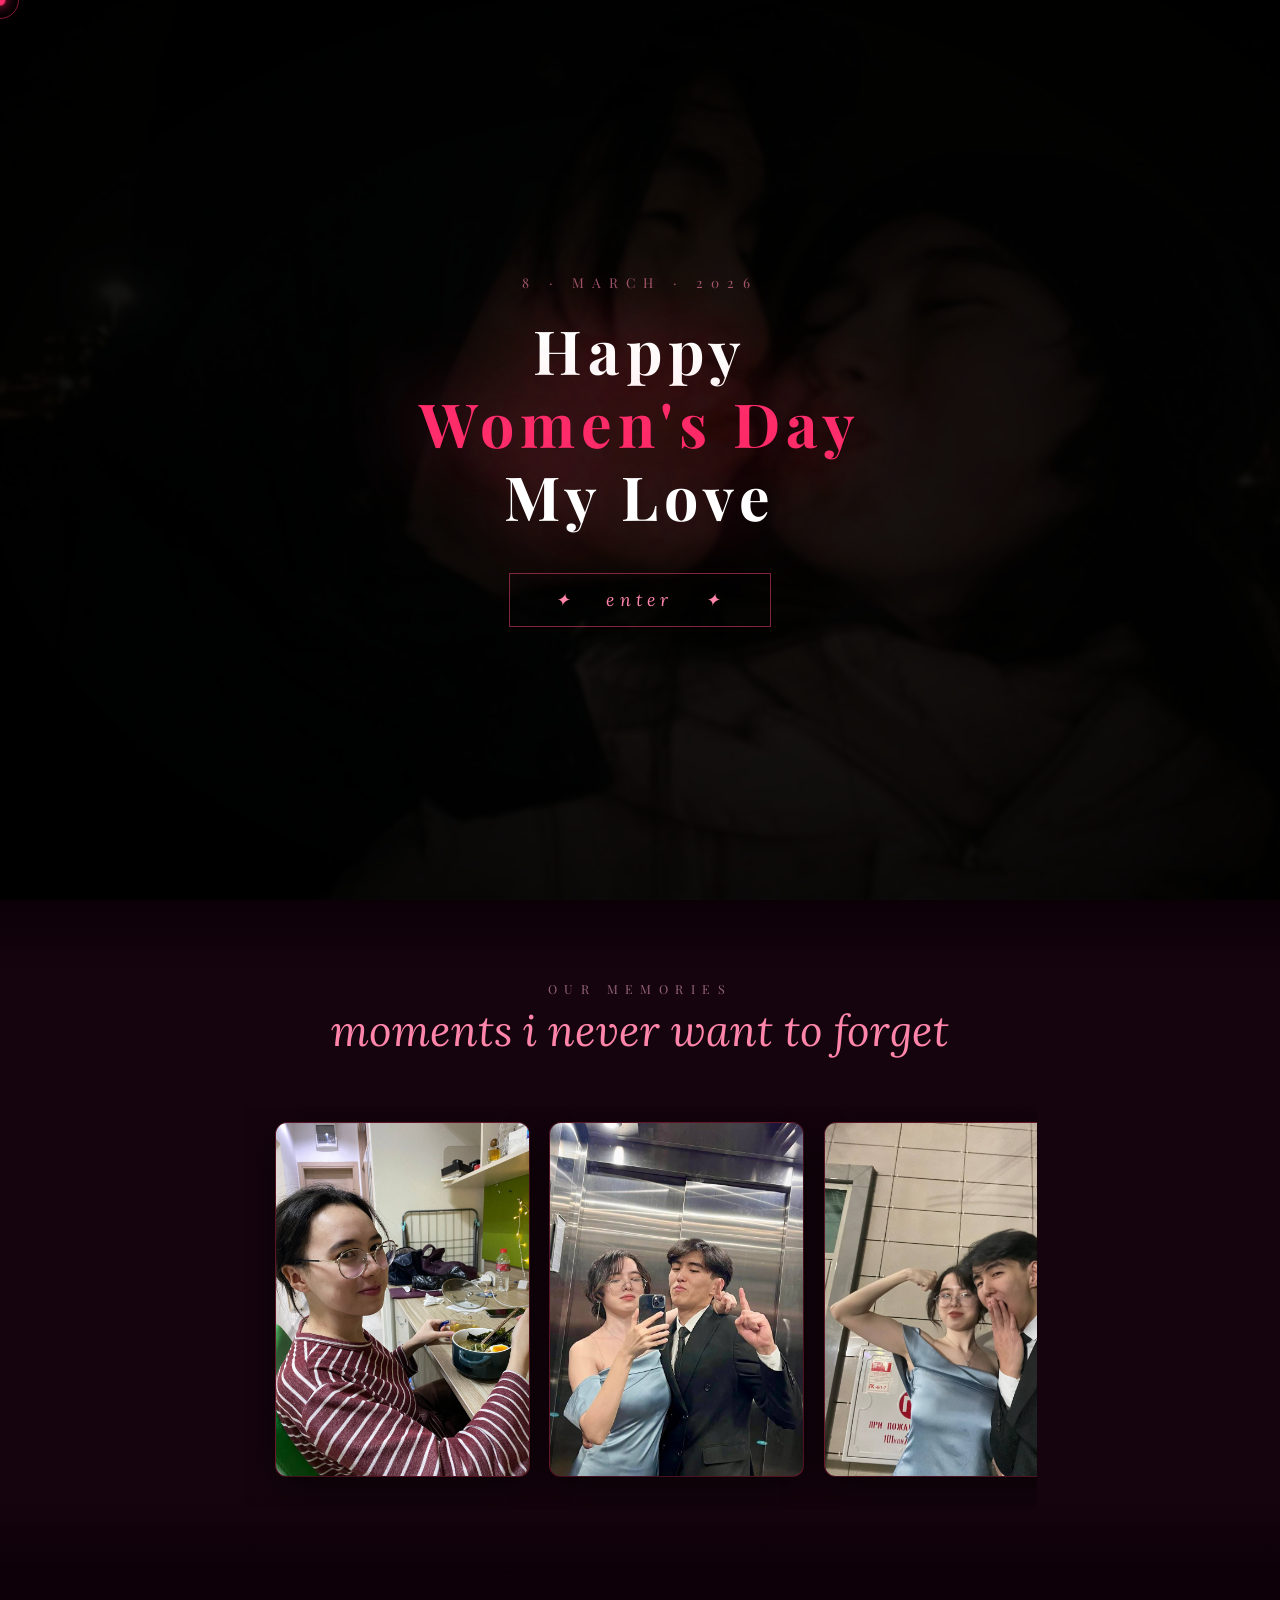
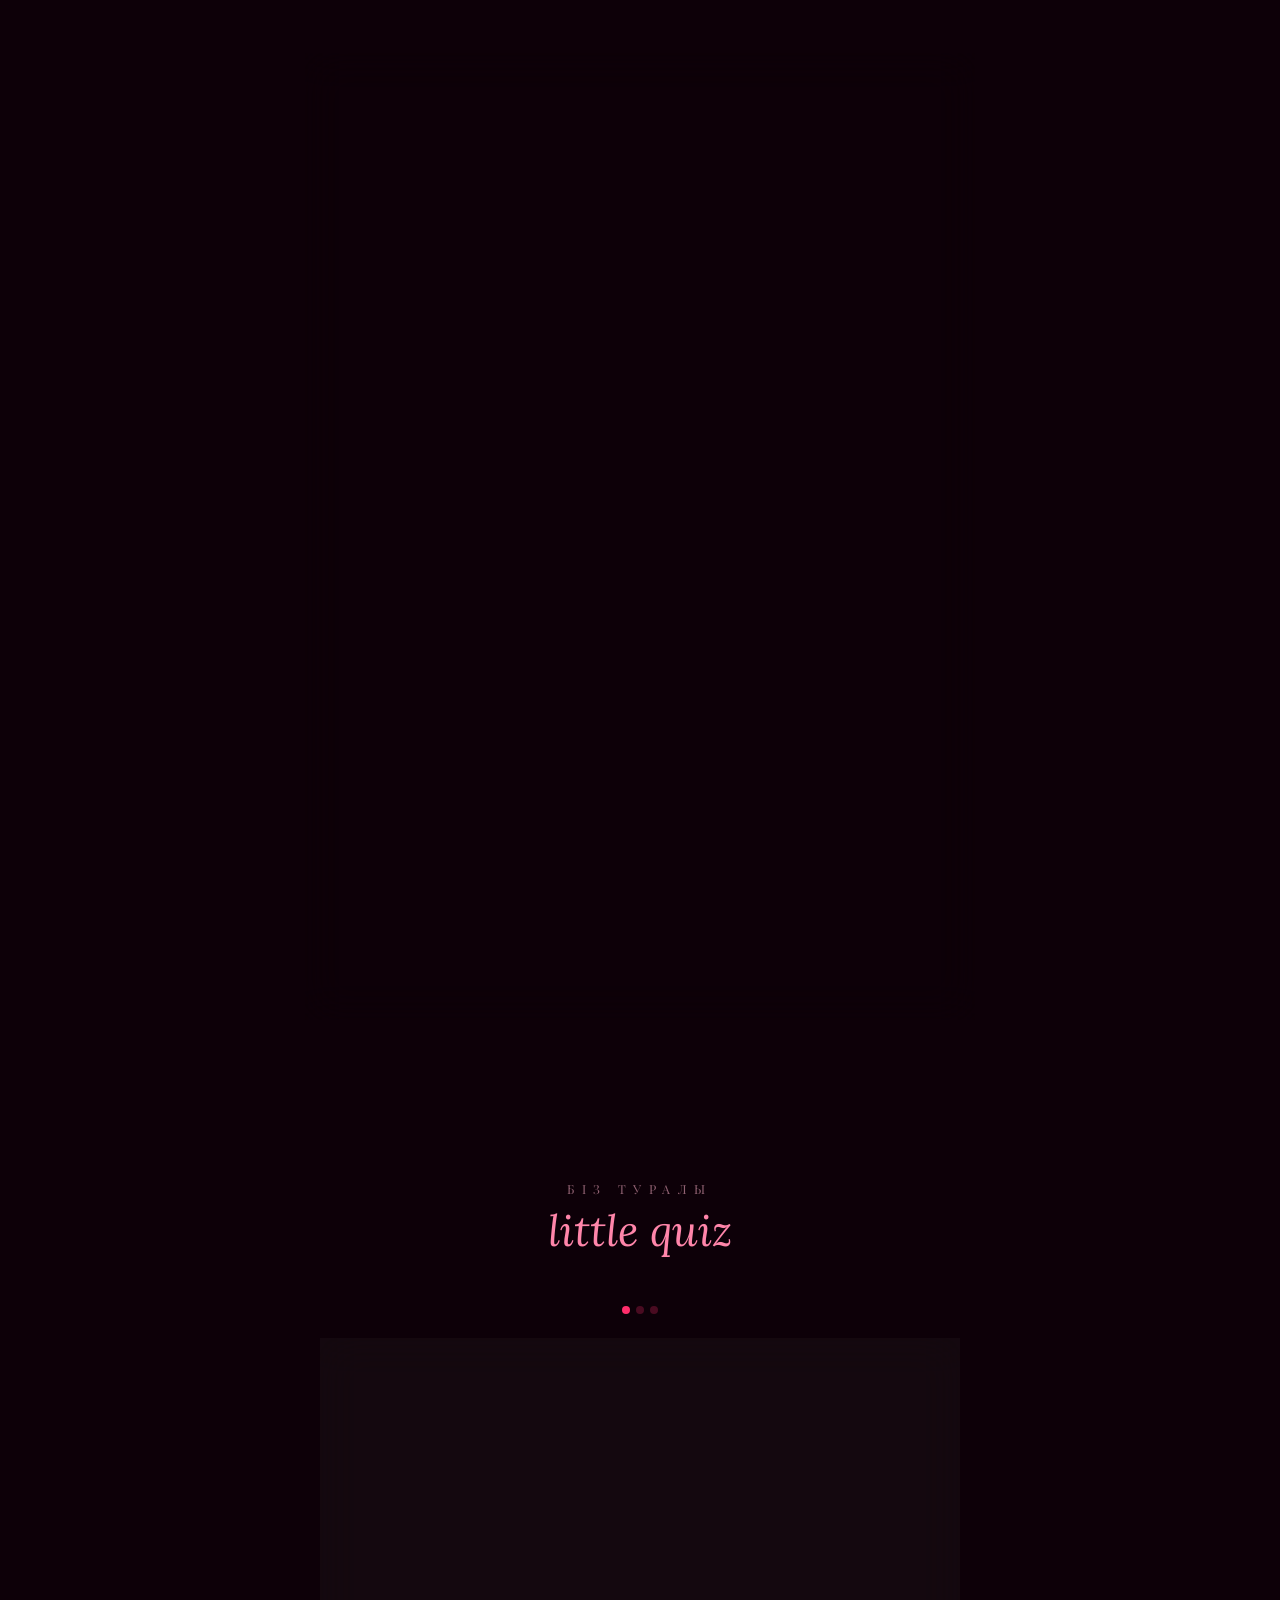
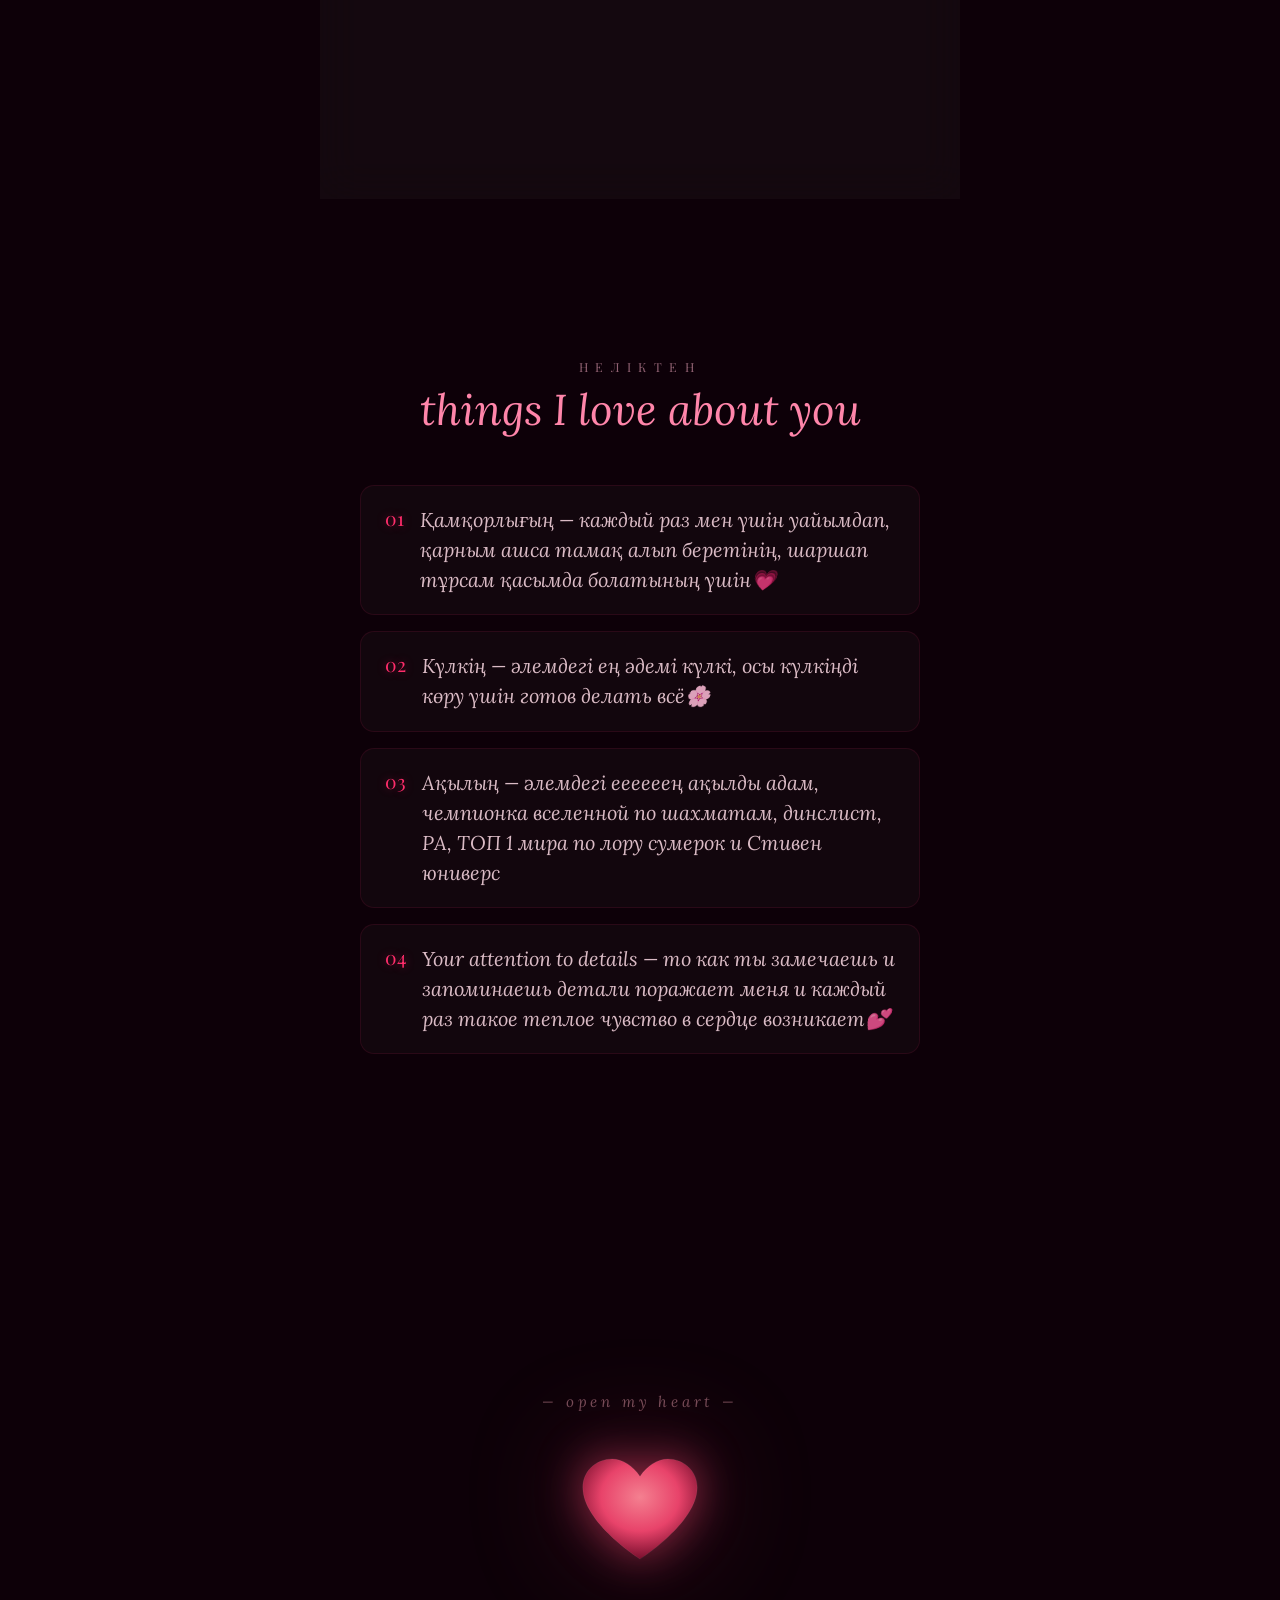
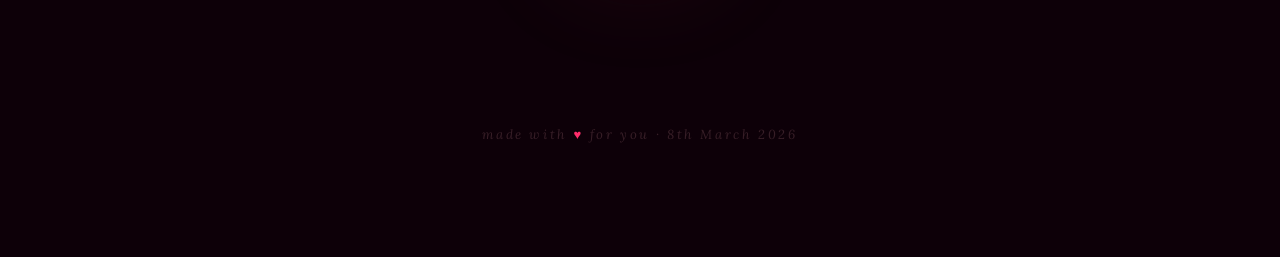
==== commit 23a214e1: "Update index.html" ====
--- a/index.html
+++ b/index.html
@@ -983,7 +983,7 @@
   <div class="sp-photo">
     <img src="photos/secret.png" alt="">
   </div>
-  <p class="sp-msg">Осы жерге басатыныңды білген едім, жарығым 💕</p>
+  <p class="sp-msg">Осы жерге басатыныңды білген едім, хехеххехе 💕</p>
   <p class="sp-sub">— сен менің барлығымсың</p>
 </div>
 
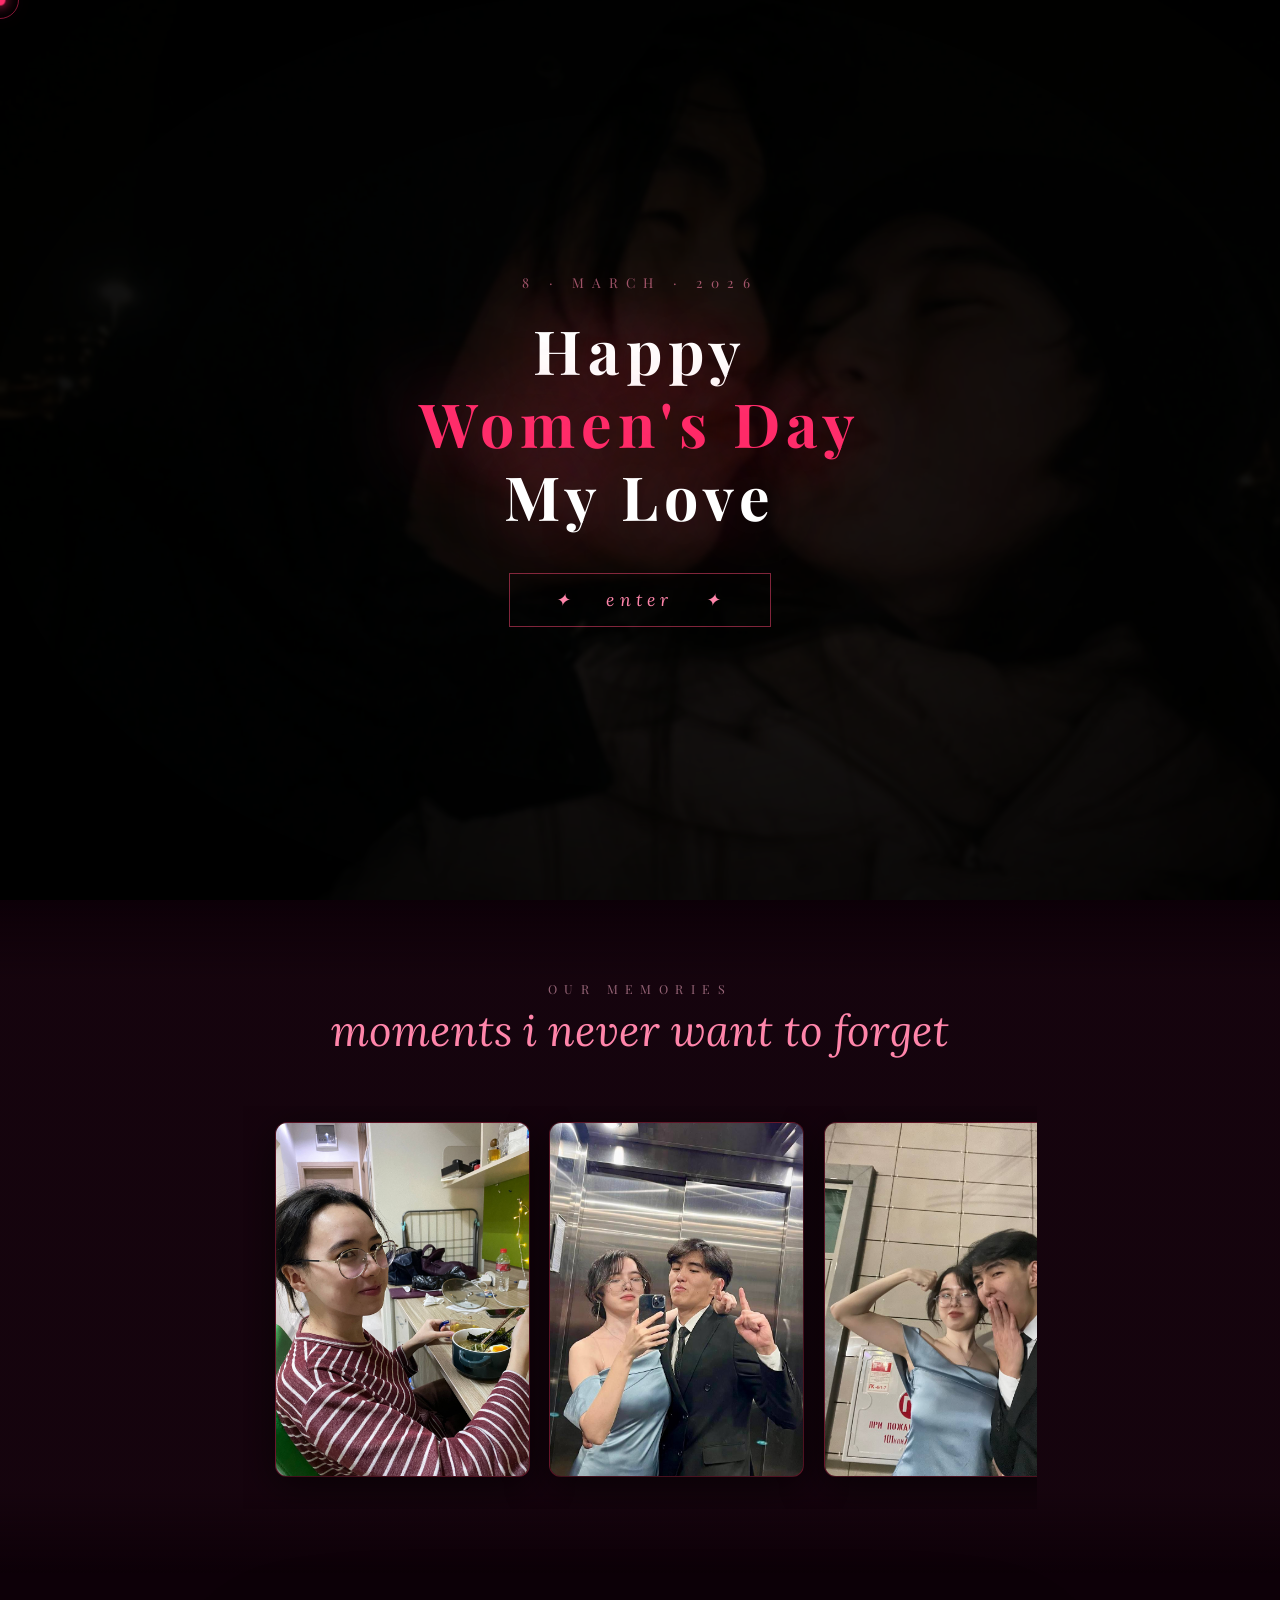
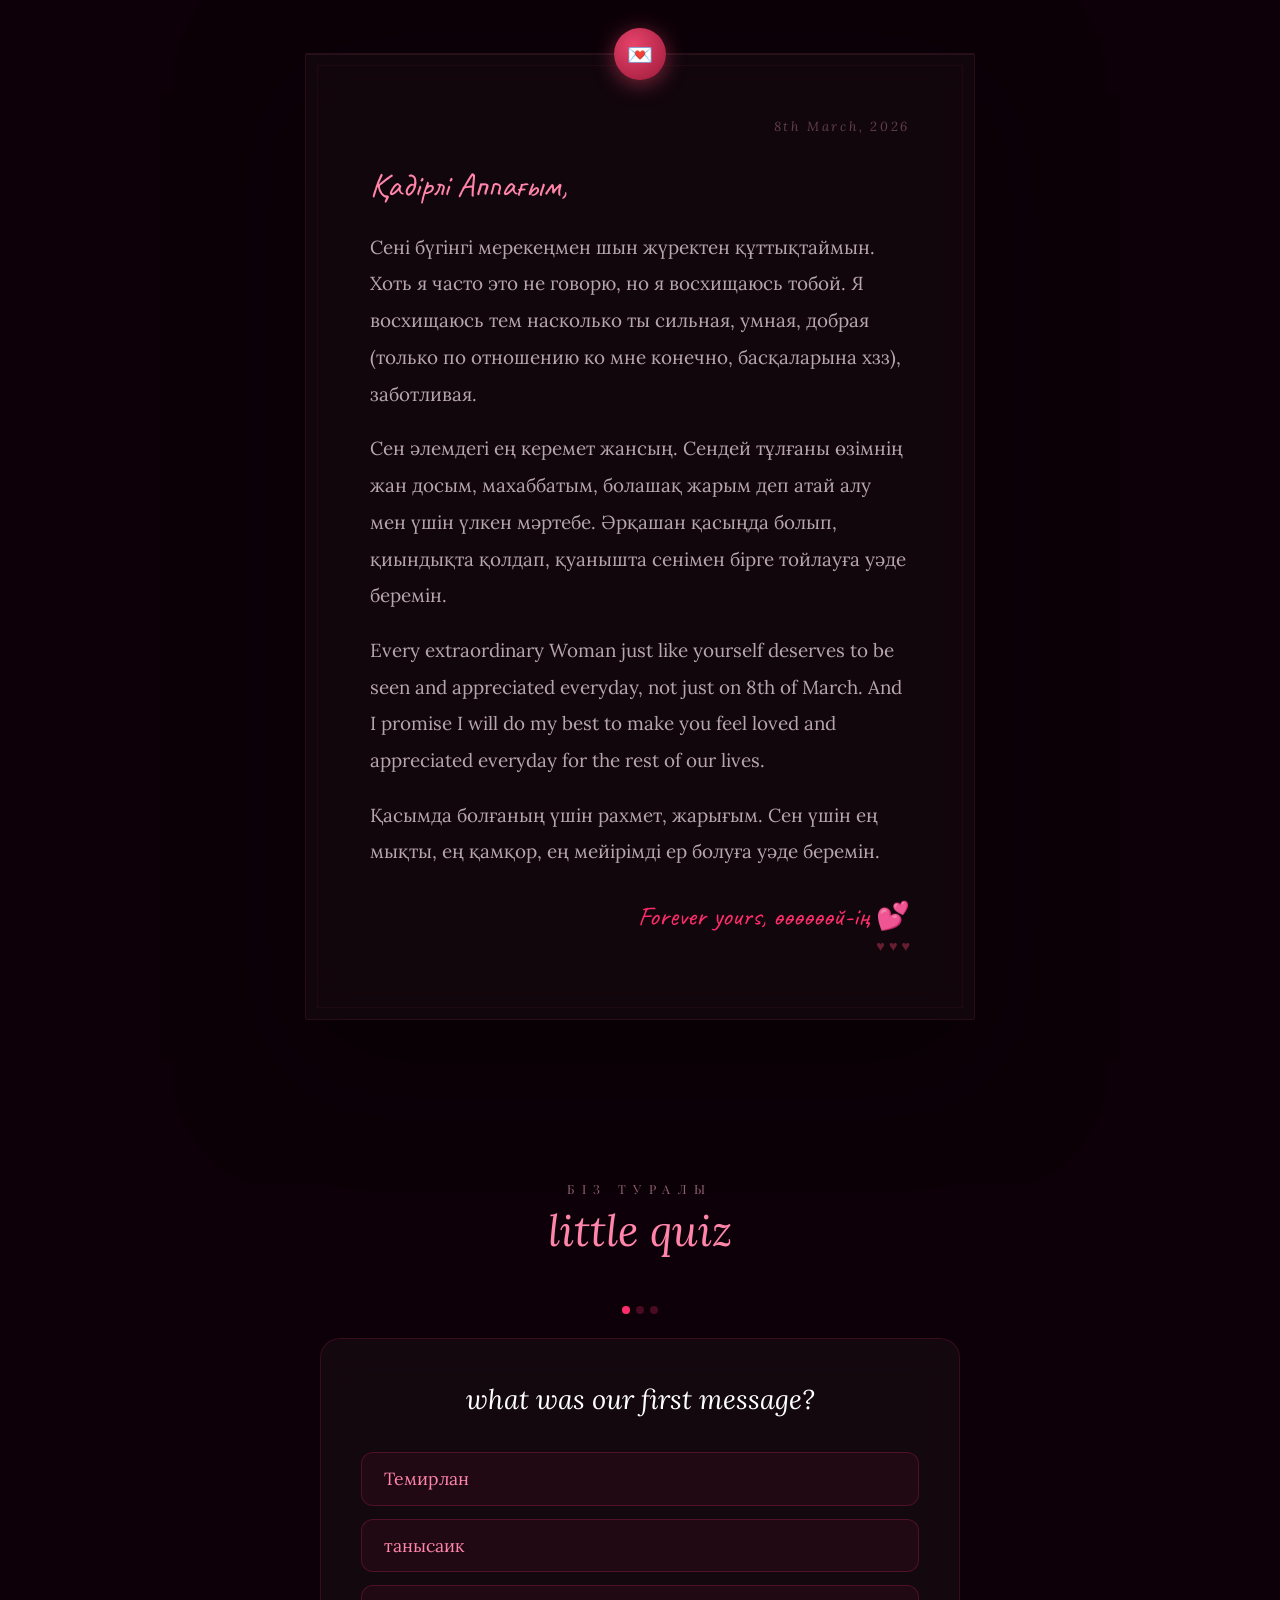
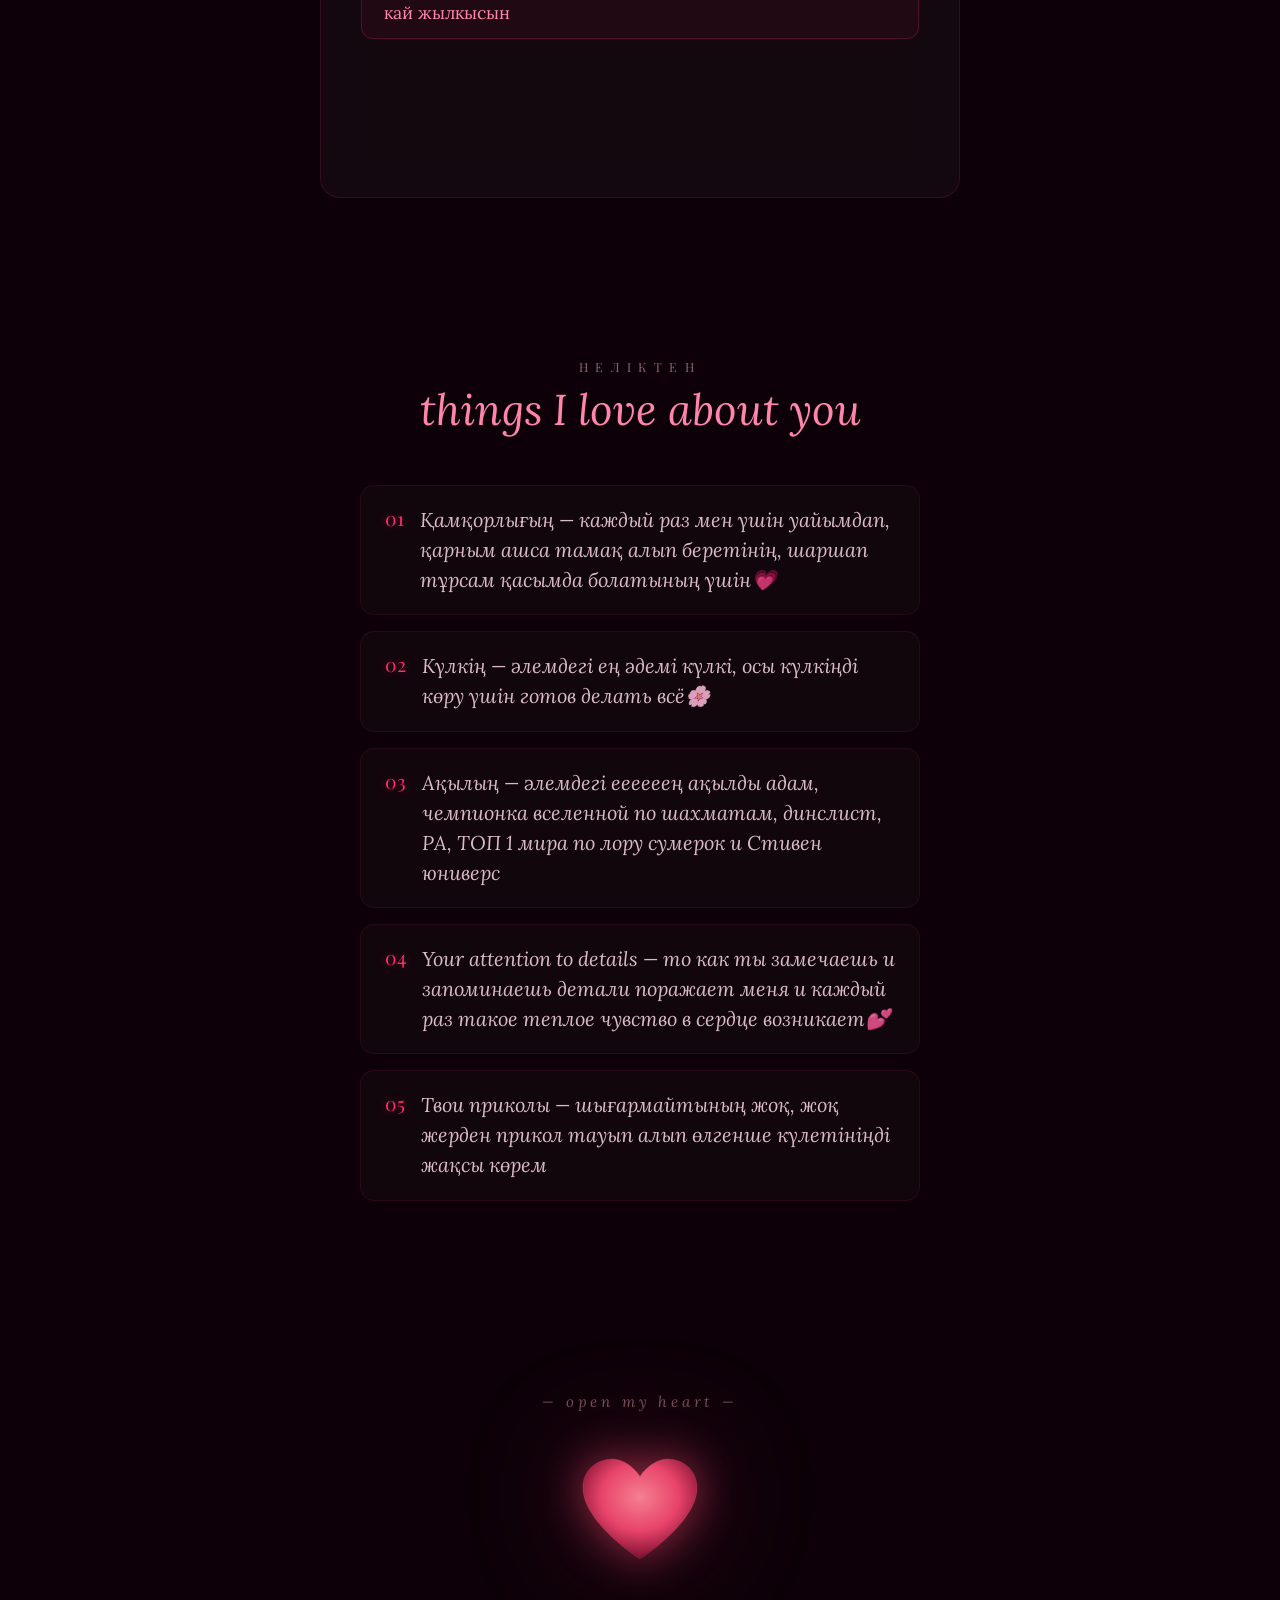
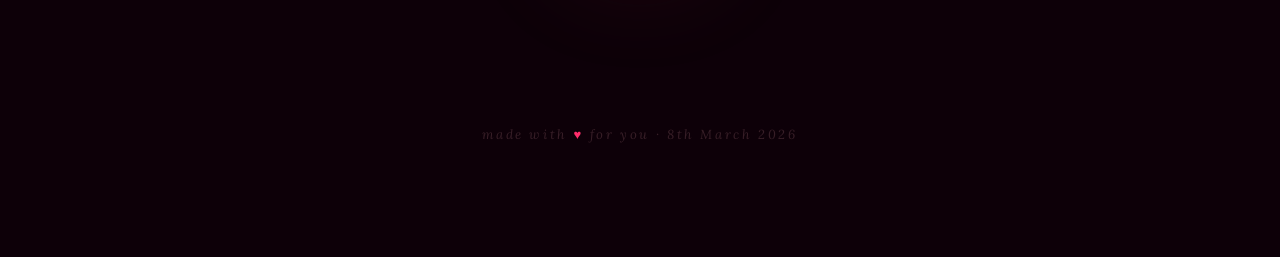
==== commit 1d755b39: "Update index.html" ====
--- a/index.html
+++ b/index.html
@@ -984,7 +984,7 @@
     <img src="photos/secret.png" alt="">
   </div>
   <p class="sp-msg">Осы жерге басатыныңды білген едім, хехеххехе 💕</p>
-  <p class="sp-sub">— сен менің барлығымсың</p>
+  <p class="sp-sub">— люблю тебя сладкая моя</p>
 </div>
 
 <!-- ══ INTRO ══ -->
